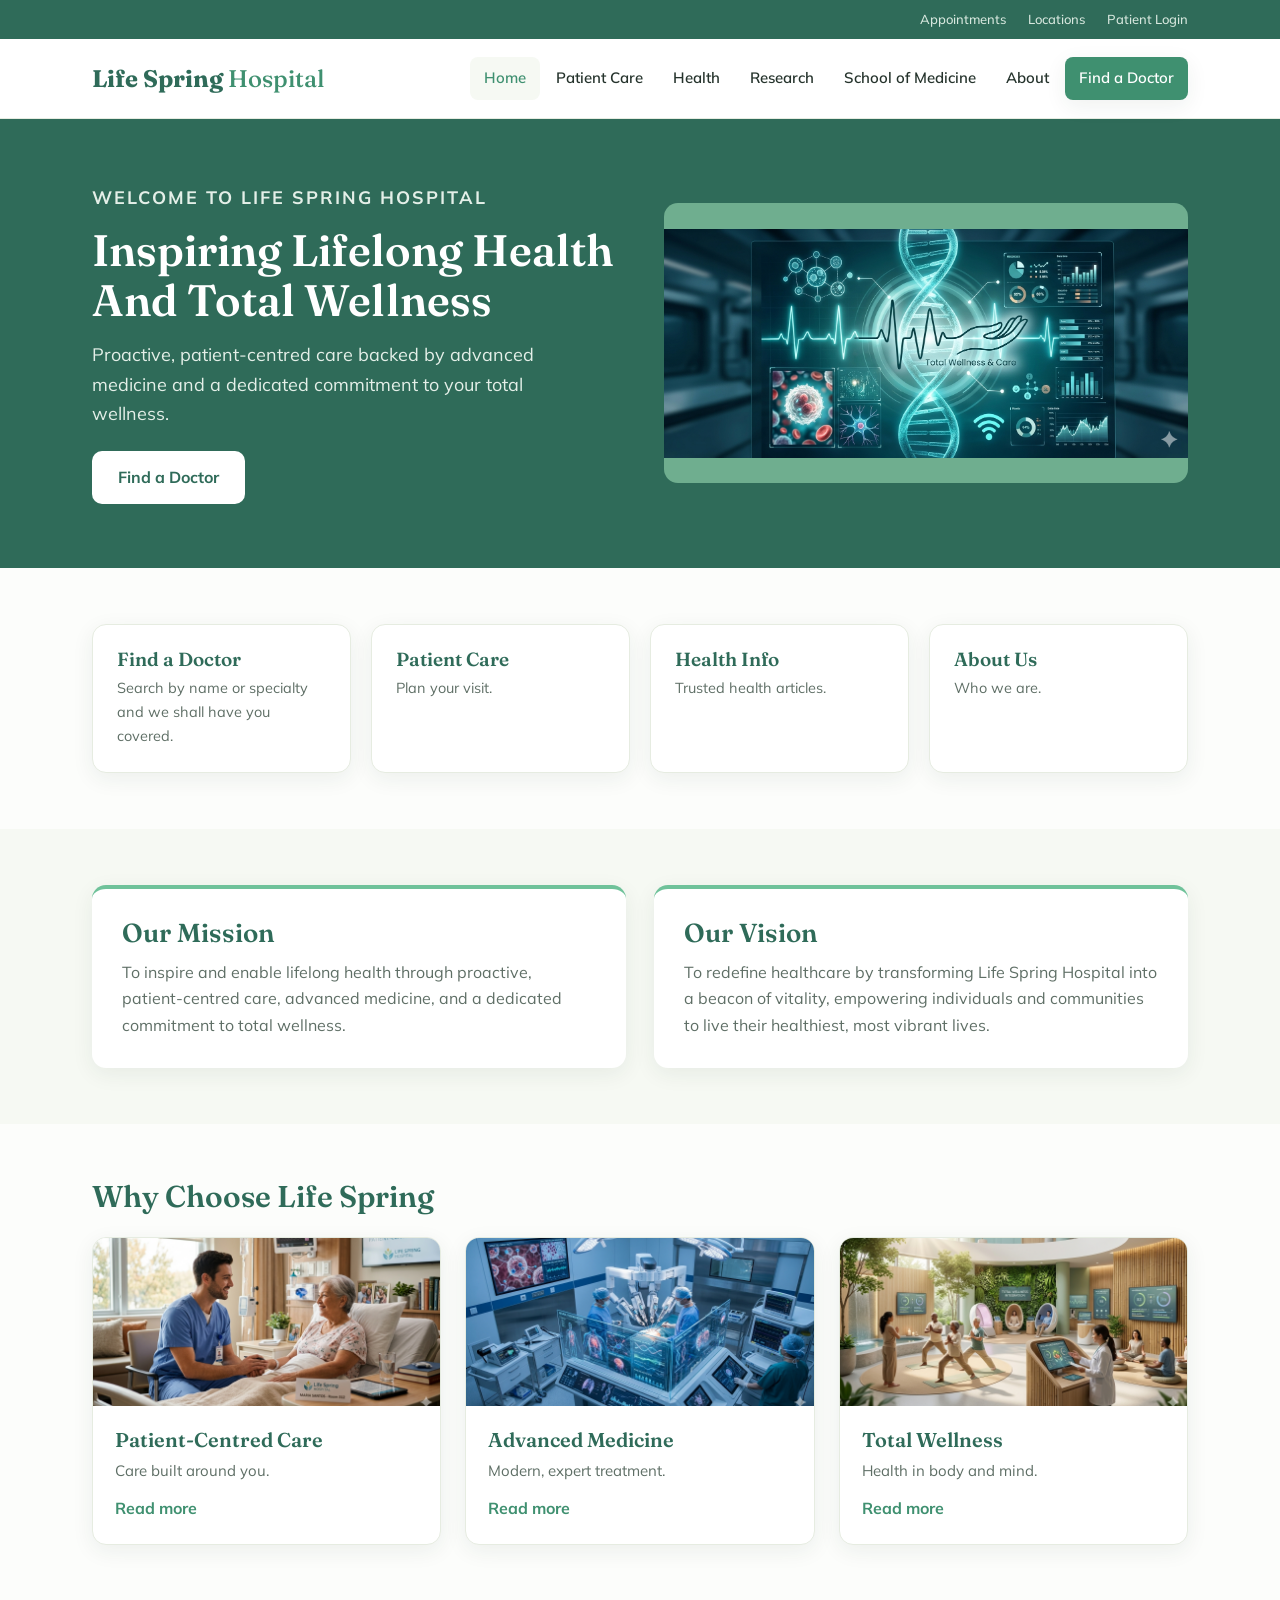
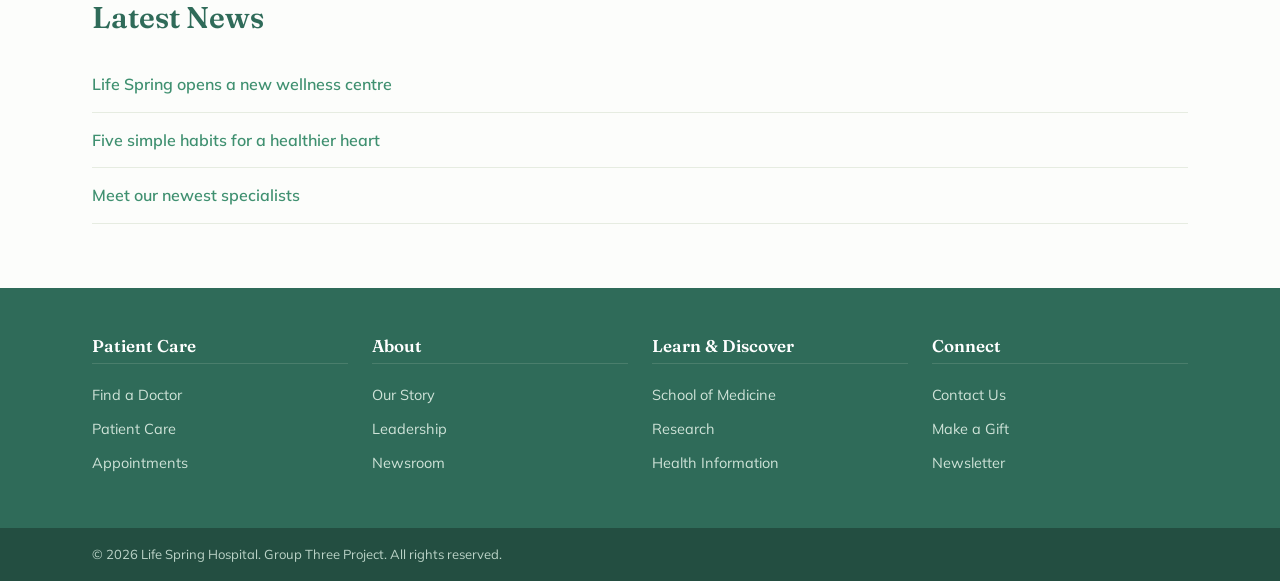
==== index.html @ aa019b2e "added text in the paragraph" ====
<!DOCTYPE html>
<html lang="en">
<head>
  <meta charset="UTF-8">
  <meta name="viewport" content="width=device-width, initial-scale=1.0">
  <title>Home | Life Spring Hospital</title>
  <link rel="stylesheet" href="style.css">
</head>
<body>

  <!-- ===== UNIFORM HEADER (keep identical on EVERY page) ===== -->
  <!-- Only the "active" class moves to the current page's link.
       Do not change anything else here, or the pages stop matching. -->
  <div class="utility-bar">
    <div class="wrap utility-inner">
      <a href="find-a-doctor.html">Appointments</a>
      <a href="#">Locations</a>
      <a href="#">Patient Login</a>
    </div>
  </div>
  <header class="site-header">
    <div class="wrap header-inner">
      <a class="logo" href="index.html">Life Spring <span>Hospital</span></a>
      <nav class="main-nav">
        <a href="index.html" class="active">Home</a>
        <a href="patient-care.html">Patient Care</a>
        <a href="health.html">Health</a>
        <a href="research.html">Research</a>
        <a href="school-of-medicine.html">School of Medicine</a>
        <a href="about.html">About</a>
        <a href="find-a-doctor.html" class="cta">Find a Doctor</a>
      </nav>
    </div>
  </header>

  <!-- HERO: big welcome feature (home page only) -->
  <section class="hero">
    <div class="wrap hero-inner">
      <div class="hero-text">
        <p class="eyebrow">Welcome to Life Spring Hospital</p>
        <h1>Inspiring Lifelong Health And Total Wellness</h1>
        <p>Proactive, patient-centred care backed by advanced medicine and a
           dedicated commitment to your total wellness.</p>
        <a class="btn" href="find-a-doctor.html">Find a Doctor</a>
      </div>
      <div class="hero-image"><img src="hero.png" alt="Heartbeat and care symbol"></div>
    </div>
  </section>

  <!-- QUICK ACTIONS: common tasks (CSS Grid, 4 tiles) -->
  <section class="wrap actions">
    <a class="action" href="find-a-doctor.html"><h3>Find a Doctor</h3><p>Search by name or specialty and we shall have you covered.</p></a>
    <a class="action" href="patient-care.html"><h3>Patient Care</h3><p>Plan your visit.</p></a>
    <a class="action" href="health.html"><h3>Health Info</h3><p>Trusted health articles.</p></a>
    <a class="action" href="about.html"><h3>About Us</h3><p>Who we are.</p></a>
  </section>

  <!-- VISION & MISSION (two boxes, flexbox) -->
  <section class="vm">
    <div class="wrap vm-inner">
      <div class="vm-box">
        <h2>Our Mission</h2>
        <p>To inspire and enable lifelong health through proactive,
           patient-centred care, advanced medicine, and a dedicated
           commitment to total wellness.</p>
      </div>
      <div class="vm-box">
        <h2>Our Vision</h2>
        <p>To redefine healthcare by transforming Life Spring Hospital into a
           beacon of vitality, empowering individuals and communities to live
           their healthiest, most vibrant lives.</p>
      </div>
    </div>
  </section>

  <!-- FEATURED CARDS (3-column grid) -->
  <section class="wrap section">
    <h2>Why Choose Life Spring</h2>
    <div class="cards">
      <article class="card"><div class="card-img"><img src="care.png" alt="Heart with a medical cross"></div><div class="card-body"><h3>Patient-Centred Care</h3><p>Care built around you.</p><a href="patient-care.html">Read more</a></div></article>
      <article class="card"><div class="card-img"><img src="medicine.png" alt="Vitals monitor with a pulse line"></div><div class="card-body"><h3>Advanced Medicine</h3><p>Modern, expert treatment.</p><a href="research.html">Read more</a></div></article>
      <article class="card"><div class="card-img"><img src="wellness.png" alt="A growing sprout"></div><div class="card-body"><h3>Total Wellness</h3><p>Health in body and mind.</p><a href="health.html">Read more</a></div></article>
  </section>

  <!-- NEWS (simple list) -->
  <section class="wrap news section">
    <h2>Latest News</h2>
    <ul>
      <li><a href="#">Life Spring opens a new wellness centre</a></li>
      <li><a href="#">Five simple habits for a healthier heart</a></li>
      <li><a href="#">Meet our newest specialists</a></li>
    </ul>
  </section>

  <!-- ===== UNIFORM FOOTER (keep identical on EVERY page) ===== -->
  <footer class="site-footer">
    <div class="wrap footer-cols">
      <div class="col">
        <h4>Patient Care</h4>
        <a href="find-a-doctor.html">Find a Doctor</a>
        <a href="patient-care.html">Patient Care</a>
        <a href="find-a-doctor.html">Appointments</a>
      </div>
      <div class="col">
        <h4>About</h4>
        <a href="about.html">Our Story</a>
        <a href="about.html">Leadership</a>
        <a href="#">Newsroom</a>
      </div>
      <div class="col">
        <h4>Learn &amp; Discover</h4>
        <a href="school-of-medicine.html">School of Medicine</a>
        <a href="research.html">Research</a>
        <a href="health.html">Health Information</a>
      </div>
      <div class="col">
        <h4>Connect</h4>
        <a href="#">Contact Us</a>
        <a href="#">Make a Gift</a>
        <a href="#">Newsletter</a>
      </div>
    </div>
    <div class="footer-bottom">
      <div class="wrap">
        <p>&copy; 2026 Life Spring Hospital. Group Three Project. All rights reserved.</p>
      </div>
    </div>
  </footer>

</body>
</html>
---- style.css ----
/* =============================================================
   LIFE SPRING HOSPITAL — SHARED STYLESHEET
   One file styles all 7 pages. Edit here to restyle the whole site.
   ============================================================= */

/* Fonts loaded here, so every page gets them without changing its HTML.
   Fraunces = warm serif for headings | Mulish = clean sans for body. */
@import url('https://fonts.googleapis.com/css2?family=Fraunces:opsz,wght@9..144,500;9..144,600;9..144,700&family=Mulish:wght@400;500;600;700&display=swap');

/* -------------------------------------------------------------
   COLOUR THEME: SAGE & EUCALYPTUS (brightened)
   ------------------------------------------------------------- */
:root {
  --forest:  #2f6b59;   /* deep fresh green: header, banners, footer */
  --green:   #3f9070;   /* mid green: buttons, links, accents */
  --spring:  #6fc29a;   /* bright highlight green: hovers */
  --sage:    #aacc9c;   /* soft sage: subtitles, accents */
  --cream:   #f6f9f3;   /* light fresh background */
  --surface: #ffffff;
  --ink:     #25332c;   /* main text */
  --muted:   #5f6f66;   /* secondary text */
  --line:    #e6ece1;   /* soft borders */
  --shadow:  0 6px 22px rgba(34, 60, 48, 0.07);
  --radius:  14px;
}

/* BASE */
* { margin: 0; padding: 0; box-sizing: border-box; }
body {
  font-family: 'Mulish', Arial, sans-serif;
  color: var(--ink);
  background: #fcfdfb;
  line-height: 1.65;
  font-size: 16px;
}
h1, h2, h3, h4 { font-family: 'Fraunces', Georgia, serif; line-height: 1.15; font-weight: 600; }
.wrap { max-width: 1140px; margin: 0 auto; padding: 0 22px; }
a { color: var(--green); }
img { max-width: 100%; display: block; }

/* =============================================================
   UTILITY BAR  (uniform header — top strip)
   ============================================================= */
.utility-bar { background-color: var(--forest); }
.utility-inner { display: flex; justify-content: flex-end; gap: 22px; padding: 9px 22px; }
.utility-bar a { color: #d8e8df; font-size: 13px; text-decoration: none; font-weight: 500; }
.utility-bar a:hover { color: #fff; }

/* =============================================================
   HEADER + MAIN MENU  (uniform on every page)
   ============================================================= */
.site-header { background: var(--surface); border-bottom: 1px solid var(--line); }
.header-inner {
  display: flex; align-items: center; justify-content: space-between;
  padding: 18px 22px; flex-wrap: wrap; gap: 12px;
}
.logo { font-family: 'Fraunces', serif; font-size: 24px; font-weight: 700; color: var(--forest); text-decoration: none; }
.logo span { font-weight: 500; color: var(--green); }
.main-nav { display: flex; flex-wrap: wrap; align-items: center; gap: 2px; }
.main-nav a {
  color: var(--ink); text-decoration: none; font-weight: 600; font-size: 15px;
  padding: 9px 14px; border-radius: 8px; transition: background 0.18s ease, color 0.18s ease;
}
.main-nav a:hover { color: var(--green); background: var(--cream); }
.main-nav a.active { color: var(--green); background: var(--cream); }
.main-nav a.cta {
  background-color: var(--green); color: #fff; box-shadow: var(--shadow);
}
.main-nav a.cta:hover { background-color: var(--forest); color: #fff; }

/* =============================================================
   PAGE BANNER  (inner pages: a green title strip)
   ============================================================= */
.page-banner { background-color: var(--forest); color: #fff; padding: 52px 0; }
.page-banner h1 { font-size: 38px; margin-bottom: 6px; }
.page-banner p { color: var(--sage); font-size: 17px; }

/* =============================================================
   HOME HERO  (big two-column feature)
   ============================================================= */
.hero { background-color: var(--forest); color: #fff; padding: 64px 0; }
.hero-inner { display: flex; align-items: center; gap: 48px; }
.hero-text { flex: 1; }
.eyebrow { text-transform: uppercase; letter-spacing: 2px; font-size: 12px; font-weight: 700; color: var(--sage); }
.hero-text h1 { font-size: 44px; margin: 12px 0 14px; }
.hero-text p { font-size: 18px; color: #e4efe8; max-width: 480px; }
.btn {
  display: inline-block; margin-top: 22px; background-color: #fff; color: var(--forest);
  padding: 13px 26px; text-decoration: none; font-weight: 700; border-radius: 10px;
  transition: transform 0.18s ease, box-shadow 0.18s ease;
}
.btn:hover { transform: translateY(-2px); box-shadow: 0 10px 24px rgba(0,0,0,0.18); }
.hero-image {
  flex: 1; height: 280px; background-color: #6fae8f; border-radius: var(--radius);
  display: flex; align-items: center; justify-content: center; color: #eaf3ee; font-weight: 600;
}

/* =============================================================
   SHARED CONTENT BITS
   ============================================================= */
.section { margin: 56px auto; }
.section h2 { color: var(--forest); font-size: 30px; margin-bottom: 22px; }
.lead { font-size: 19px; color: var(--muted); max-width: 780px; margin-bottom: 12px; }

/* Quick action tiles (modern white cards, 4 columns) */
.actions { display: grid; grid-template-columns: repeat(4, 1fr); gap: 20px; margin: 56px auto; }
.action {
  display: block; background: var(--surface); padding: 24px; text-decoration: none;
  color: var(--ink); border: 1px solid var(--line); border-radius: var(--radius);
  box-shadow: var(--shadow); transition: transform 0.18s ease, box-shadow 0.18s ease;
}
.action:hover { transform: translateY(-4px); box-shadow: 0 12px 28px rgba(34,60,48,0.12); }
.action h3 { color: var(--forest); font-size: 19px; margin-bottom: 6px; }
.action p { color: var(--muted); font-size: 14.5px; }

/* Vision & mission (two soft cards) */
.vm { background-color: var(--cream); padding: 56px 0; }
.vm-inner { display: flex; gap: 28px; }
.vm-box {
  flex: 1; background: var(--surface); border-radius: var(--radius);
  border-top: 4px solid var(--spring); padding: 30px; box-shadow: var(--shadow);
}
.vm-box h2 { color: var(--forest); font-size: 26px; margin-bottom: 10px; }
.vm-box p { color: var(--muted); }

/* Card grid (3 columns, modern rounded cards) */
.cards { display: grid; grid-template-columns: repeat(3, 1fr); gap: 24px; }
.card {
  background: var(--surface); border: 1px solid var(--line); border-radius: var(--radius);
  overflow: hidden; box-shadow: var(--shadow); transition: transform 0.18s ease, box-shadow 0.18s ease;
}
.card:hover { transform: translateY(-4px); box-shadow: 0 12px 28px rgba(34,60,48,0.12); }
.card-img {
  height: 168px; background-color: #6fae8f;
  display: flex; align-items: center; justify-content: center; color: #eaf3ee; font-weight: 600;
  overflow: hidden;
}
.card-img img {
  width: 100%;
  height: 100%;
  object-fit: cover;
  display: block;
}
.card-body { padding: 22px; }
.card-body h3 { color: var(--forest); font-size: 20px; margin-bottom: 8px; }
.card-body p { color: var(--muted); font-size: 15px; }
.card-body a { display: inline-block; margin-top: 12px; font-weight: 700; text-decoration: none; }
.card-body a:hover { color: var(--spring); }

/* Bordered list (services, programmes) */
.list-block { list-style: none; background: var(--surface); border: 1px solid var(--line); border-radius: var(--radius); box-shadow: var(--shadow); overflow: hidden; }
.list-block li { padding: 16px 22px; border-bottom: 1px solid var(--line); }
.list-block li:last-child { border-bottom: none; }
.list-block li:hover { background: var(--cream); }

/* Publications section */
.publications .publication-grid {
  display: grid;
  grid-template-columns: repeat(4, 1fr);
  gap: 24px;
}
.publication-card {
  background: var(--surface);
  border: 1px solid var(--line);
  border-radius: var(--radius);
  overflow: hidden;
  padding: 0;
  box-shadow: var(--shadow);
  transition: transform 0.2s ease, box-shadow 0.2s ease;
}
.publication-card:hover {
  transform: translateY(-4px);
  box-shadow: 0 16px 32px rgba(34, 60, 48, 0.12);
}
.publication-img {
  height: 160px;
  overflow: hidden;
  background: #f5f8f4;
}
.publication-img img {
  width: 100%;
  height: 100%;
  object-fit: cover;
  display: block;
}
.publication-card h3 {
  color: var(--forest);
  font-size: 19px;
  margin: 18px 22px 8px;
  line-height: 1.3;
}
.publication-card .meta {
  color: var(--muted);
  font-size: 14px;
  margin: 0 22px 16px;
}
.publication-card p {
  color: var(--muted);
  font-size: 15px;
  line-height: 1.7;
  margin: 0 22px 22px;
}
.publication-card p:last-child {
  margin-bottom: 22px;
}

/* News list */
.news ul { list-style: none; }
.news li { padding: 14px 0; border-bottom: 1px solid var(--line); }
.news a { text-decoration: none; font-weight: 600; }
.news a:hover { color: var(--spring); }

/* =============================================================
   FIND A DOCTOR  (search + doctor cards)
   ============================================================= */
.doctor-search {
  background: var(--cream); padding: 22px; margin: 34px auto; border-radius: var(--radius);
  display: flex; gap: 14px; flex-wrap: wrap; border: 1px solid var(--line);
}
.doctor-search input, .doctor-search select {
  padding: 12px; border: 1px solid #d4ddcf; border-radius: 8px; flex: 1; min-width: 180px;
  font-family: inherit; font-size: 15px;
}
.doctor-search button {
  padding: 12px 26px; background: var(--green); color: #fff; border: none; border-radius: 8px;
  cursor: pointer; font-weight: 700; font-size: 15px;
}
.doctor-search button:hover { background: var(--forest); }
.doctors { display: grid; grid-template-columns: repeat(3, 1fr); gap: 24px; }
.doctor {
  background: var(--surface); border: 1px solid var(--line); border-radius: var(--radius);
  padding: 26px; text-align: center; box-shadow: var(--shadow);
  transition: transform 0.18s ease, box-shadow 0.18s ease;
}
.doctor:hover { transform: translateY(-4px); box-shadow: 0 12px 28px rgba(34,60,48,0.12); }
.doctor .photo {
  width: 96px; height: 96px; border-radius: 50%; margin: 0 auto 14px; background: #6fae8f;
  display: flex; align-items: center; justify-content: center; color: #eaf3ee; font-weight: 600;
}
.doctor h3 { color: var(--forest); font-size: 19px; margin-bottom: 4px; }
.doctor p { font-size: 14px; color: var(--muted); }
  width: 140px; height: 140px; border-radius: 50%; margin: 0 auto 18px; background: #6fae8f;
  display: flex; align-items: center; justify-content: center; color: #eaf3ee; font-weight: 600;
  overflow: hidden; box-shadow: 0 4px 12px rgba(34, 60, 48, 0.15); border: 3px solid var(--spring);
}
.doctor .photo img {
  width: 100%; height: 100%; object-fit: cover; object-position: center;
}
.doctor h3 { color: var(--forest); font-size: 19px; margin-bottom: 4px; }
.doctor p { font-size: 14px; color: var(--muted); }
.doctor .experience {
  margin-top: 4px;
  font-weight: 700;
  color: var(--green);
}
.doctor .affiliation {
  margin-top: 6px;
  font-size: 13px;
  color: var(--forest);
  font-weight: 600;
}
.doctor .schedule {
  margin-top: 6px;
  font-size: 13px;
  color: var(--muted);
  font-weight: 600;
}
.doctor .education {
  margin-top: 8px;
  font-size: 13px;
  color: var(--ink);
  line-height: 1.5;
}
.doctor .doctorate {
  margin-top: 8px;
  font-size: 13px;
  color: var(--forest);
  font-weight: 700;
  line-height: 1.5;
}
.doctor .fellowship {
  margin-top: 4px;
  font-size: 13px;
  color: var(--green);
  font-weight: 700;
}

.page-intro {
  text-align: center;
  margin-bottom: 28px;
}
.page-intro h2 {
  color: var(--forest);
  font-size: 30px;
  margin-bottom: 8px;
}
.page-intro p {
  color: var(--muted);
  max-width: 760px;
  margin: 0 auto;
  font-size: 17px;
}

.appointment-payment-section {
  display: grid;
  grid-template-columns: 1.1fr 1fr;
  gap: 24px;
  margin-top: 8px;
}

.service-card {
  background: linear-gradient(135deg, var(--surface), var(--cream));
  border: 1px solid var(--line);
  border-radius: var(--radius);
  padding: 28px;
  box-shadow: var(--shadow);
}
.service-card-header h3 {
  color: var(--forest);
  font-size: 24px;
  margin-bottom: 8px;
}
.service-card-header p {
  color: var(--muted);
  margin-bottom: 18px;
}
.appointment-option {
  display: flex;
  flex-direction: column;
  gap: 4px;
  padding: 12px 0;
  border-bottom: 1px solid var(--line);
}
.appointment-option:last-of-type { border-bottom: none; }
.appointment-option strong {
  color: var(--forest);
}
.appointment-option span {
  color: var(--muted);
  font-size: 14px;
}
.payment-options {
  list-style: none;
  display: grid;
  grid-template-columns: repeat(2, minmax(0, 1fr));
  gap: 10px;
  margin-bottom: 18px;
}
.payment-options li {
  background: var(--surface);
  border: 1px solid var(--line);
  border-radius: 999px;
  padding: 10px 14px;
  text-align: center;
  font-weight: 600;
  color: var(--forest);
}
.service-btn {
  display: inline-block;
  background: var(--green);
  color: #fff;
  text-decoration: none;
  padding: 12px 18px;
  border-radius: 10px;
  font-weight: 700;
  transition: background 0.18s ease;
}
.service-btn:hover { background: var(--forest); }

.benefits-section {
  display: grid;
  grid-template-columns: 1fr 1fr;
  gap: 24px;
  margin-top: 8px;
}
.benefits-card {
  background: var(--surface);
  border: 1px solid var(--line);
  border-radius: var(--radius);
  padding: 24px;
  box-shadow: var(--shadow);
}
.benefits-card h3 {
  color: var(--forest);
  font-size: 22px;
  margin-bottom: 12px;
}
.benefits-card ul {
  list-style: none;
  padding: 0;
  margin: 0;
}
.benefits-card li {
  padding: 8px 0;
  color: var(--muted);
  border-bottom: 1px solid var(--line);
}
.benefits-card li:last-child { border-bottom: none; }
.support-card p {
  margin-bottom: 8px;
  color: var(--muted);
}

.visually-hidden {
  position: absolute;
  width: 1px;
  height: 1px;
  padding: 0;
  margin: -1px;
  overflow: hidden;
  clip: rect(0, 0, 0, 0);
  white-space: nowrap;
  border: 0;
}

.search-panel {
  background: var(--cream);
  border: 1px solid var(--line);
  border-radius: var(--radius);
  padding: 24px;
  margin: 36px auto;
  box-shadow: var(--shadow);
  position: sticky;
  top: 16px;
  z-index: 2;
}

.doctor-search-top {
  display: grid;
  grid-template-columns: minmax(220px, 2.2fr) repeat(3, minmax(160px, 1fr)) auto;
  gap: 14px;
  align-items: center;
}

.search-field {
  display: flex;
  flex-direction: column;
}

.search-field input,
.search-field select {
  width: 100%;
  padding: 14px 16px;
  border: 1px solid #d4ddcf;
  border-radius: 10px;
  font-family: inherit;
  font-size: 15px;
}

.doctor-search button {
  padding: 14px 22px;
  background: var(--green);
  color: #fff;
  border: none;
  border-radius: 10px;
  cursor: pointer;
  font-weight: 700;
  font-size: 15px;
}
.doctor-search button:hover,
.doctor-search button:focus-visible {
  background: var(--forest);
}

.results-line {
  display: flex;
  justify-content: space-between;
  align-items: center;
  margin-top: 18px;
  gap: 18px;
}

.results-line p {
  color: var(--forest);
  font-weight: 700;
}

.filter-tags {
  display: flex;
  flex-wrap: wrap;
  gap: 12px;
}

.filter-tags a {
  text-decoration: none;
  color: var(--green);
  font-weight: 600;
  padding: 8px 14px;
  border: 1px solid var(--line);
  border-radius: 999px;
  background: var(--surface);
}

.specialties-section {
  margin-top: 16px;
}

.specialty-grid {
  display: grid;
  grid-template-columns: repeat(3, minmax(0, 1fr));
  gap: 14px;
  margin-top: 24px;
}

.specialty-chip {
  display: inline-flex;
  align-items: center;
  justify-content: center;
  padding: 14px 18px;
  background: var(--surface);
  border: 1px solid var(--line);
  border-radius: 999px;
  color: var(--forest);
  text-decoration: none;
  font-weight: 700;
  transition: transform 0.18s ease, border-color 0.18s ease, background 0.18s ease;
}

.specialty-chip:hover,
.specialty-chip:focus-visible {
  background: var(--cream);
  border-color: var(--spring);
  transform: translateY(-1px);
}

.doctor {
  background: var(--surface);
  border: 1px solid var(--line);
  border-radius: var(--radius);
  padding: 24px;
  text-align: left;
  box-shadow: var(--shadow);
  transition: transform 0.18s ease, box-shadow 0.18s ease;
  display: flex;
  flex-direction: column;
  gap: 18px;
}

.doctor:hover {
  transform: translateY(-3px);
  box-shadow: 0 16px 32px rgba(34,60,48,0.14);
}

.doctor-card {
  display: grid;
  gap: 14px;
}

.doctor-header {
  display: flex;
  justify-content: space-between;
  gap: 16px;
  align-items: flex-start;
  flex-wrap: wrap;
}

.doctor h3 {
  color: var(--forest);
  font-size: 20px;
  margin-bottom: 0;
}

.rating {
  display: inline-flex;
  flex-direction: column;
  align-items: flex-end;
  gap: 4px;
  font-size: 14px;
  color: var(--muted);
}

.stars {
  color: #d6a93d;
  letter-spacing: 0.05em;
}

.reviews {
  color: var(--forest);
  font-weight: 700;
}

.specialty-tag {
  display: inline-flex;
  align-items: center;
  justify-content: center;
  padding: 7px 12px;
  background: #edf8f0;
  color: var(--forest);
  border-radius: 999px;
  font-size: 13px;
  font-weight: 700;
  width: fit-content;
}

.summary {
  color: var(--muted);
  line-height: 1.6;
}

.doctor p {
  margin: 0;
  color: var(--muted);
  font-size: 14px;
}

.doctor .experience,
.doctor .schedule,
.doctor .education {
  color: var(--ink);
  font-size: 14px;
}

.badges {
  display: flex;
  flex-wrap: wrap;
  gap: 10px;
  margin-top: 8px;
}

.badges span {
  background: #f0fbf5;
  color: var(--forest);
  border: 1px solid #d8ebdc;
  padding: 8px 12px;
  border-radius: 999px;
  font-size: 13px;
  font-weight: 700;
}

.doctor-actions {
  display: flex;
  flex-wrap: wrap;
  gap: 10px;
  margin-top: 8px;
}

.doctor-btn {
  display: inline-flex;
  align-items: center;
  justify-content: center;
  padding: 12px 18px;
  background: var(--green);
  color: #fff;
  text-decoration: none;
  border-radius: 10px;
  font-weight: 700;
}

.doctor-btn:hover,
.doctor-btn:focus-visible {
  background: var(--forest);
}

.doctor-link {
  align-self: center;
  color: var(--forest);
  text-decoration: none;
  font-weight: 700;
}

.doctor-link:hover,
.doctor-link:focus-visible {
  color: var(--spring);
}

.no-results {
  margin-top: 26px;
  color: var(--forest);
  font-weight: 700;
  text-align: center;
}

.hidden {
  display: none !important;
}

.how-cards,
.testimonial-cards {
  display: grid;
  grid-template-columns: repeat(3, minmax(0, 1fr));
  gap: 20px;
  margin-top: 24px;
}

.how-card,
.testimonial-card {
  background: var(--surface);
  border: 1px solid var(--line);
  border-radius: var(--radius);
  padding: 24px;
  box-shadow: var(--shadow);
}

.how-step {
  display: inline-flex;
  align-items: center;
  justify-content: center;
  width: 42px;
  height: 42px;
  border-radius: 50%;
  background: var(--spring);
  color: #fff;
  font-weight: 700;
  margin-bottom: 16px;
}

.how-card h3,
.testimonial-card span {
  color: var(--forest);
}

.how-card p,
.testimonial-card p {
  color: var(--muted);
  line-height: 1.7;
}

.testimonial-card span {
  display: block;
  margin-top: 18px;
  font-size: 14px;
  font-weight: 700;
}

.faq-list {
  display: grid;
  gap: 16px;
  margin-top: 24px;
}

.faq-list details {
  background: var(--surface);
  border: 1px solid var(--line);
  border-radius: var(--radius);
  padding: 18px 20px;
  box-shadow: var(--shadow);
}

.faq-list summary {
  cursor: pointer;
  font-weight: 700;
  color: var(--forest);
  font-size: 16px;
  list-style: none;
}

.faq-list summary::-webkit-details-marker {
  display: none;
}

.faq-list details[open] summary {
  margin-bottom: 12px;
}

.faq-list p {
  color: var(--muted);
  line-height: 1.7;
}

.back-to-top {
  position: fixed;
  right: 24px;
  bottom: 24px;
  background: var(--green);
  color: #fff;
  border: none;
  border-radius: 999px;
  width: 50px;
  height: 50px;
  font-size: 18px;
  cursor: pointer;
  display: none;
  box-shadow: var(--shadow);
  z-index: 10;
}

.back-to-top:hover,
.back-to-top:focus-visible {
  background: var(--forest);
}

.doctor-search input:focus,
.doctor-search select:focus,
.doctor-search button:focus,
.doctor-btn:focus,
.doctor-link:focus,
.filter-tags a:focus,
.specialty-chip:focus,
.back-to-top:focus {
  outline: 3px solid rgba(111, 194, 154, 0.6);
  outline-offset: 3px;
}

/* =============================================================
   FOOTER  (uniform on every page)
   ============================================================= */
.site-footer { background-color: var(--forest); color: #fff; margin-top: 64px; }
.footer-cols { display: grid; grid-template-columns: repeat(4, 1fr); gap: 24px; padding: 48px 22px; }
.col h4 { font-size: 17px; margin-bottom: 14px; border-bottom: 1px solid #4a7e6c; padding-bottom: 8px; }
.col a { display: block; color: #cfe3d8; text-decoration: none; padding: 5px 0; font-size: 14.5px; }
.col a:hover { color: #fff; }
.footer-bottom { background-color: #234e41; padding: 16px 0; font-size: 13px; color: #bcd4c8; }

/* =============================================================
   RESPONSIVE  (phones)
   ============================================================= */
@media (max-width: 800px) {
  .header-inner { flex-direction: column; }
  .main-nav { justify-content: center; }
  .hero-inner, .vm-inner { flex-direction: column; }
  .hero-text h1 { font-size: 34px; }
  .actions { grid-template-columns: 1fr 1fr; }
  .cards, .doctors { grid-template-columns: 1fr; }
  .footer-cols { grid-template-columns: 1fr 1fr; }
  .doctor-search-top { grid-template-columns: 1fr; }
  .specialty-grid, .how-cards, .testimonial-cards, .faq-list, .appointment-payment-section, .benefits-section { grid-template-columns: 1fr; }
  .appointment-payment-section, .benefits-section { display: grid; }
  .footer-cols { grid-template-columns: 1fr 1fr; }
  .search-panel { position: static; top: auto; }
}
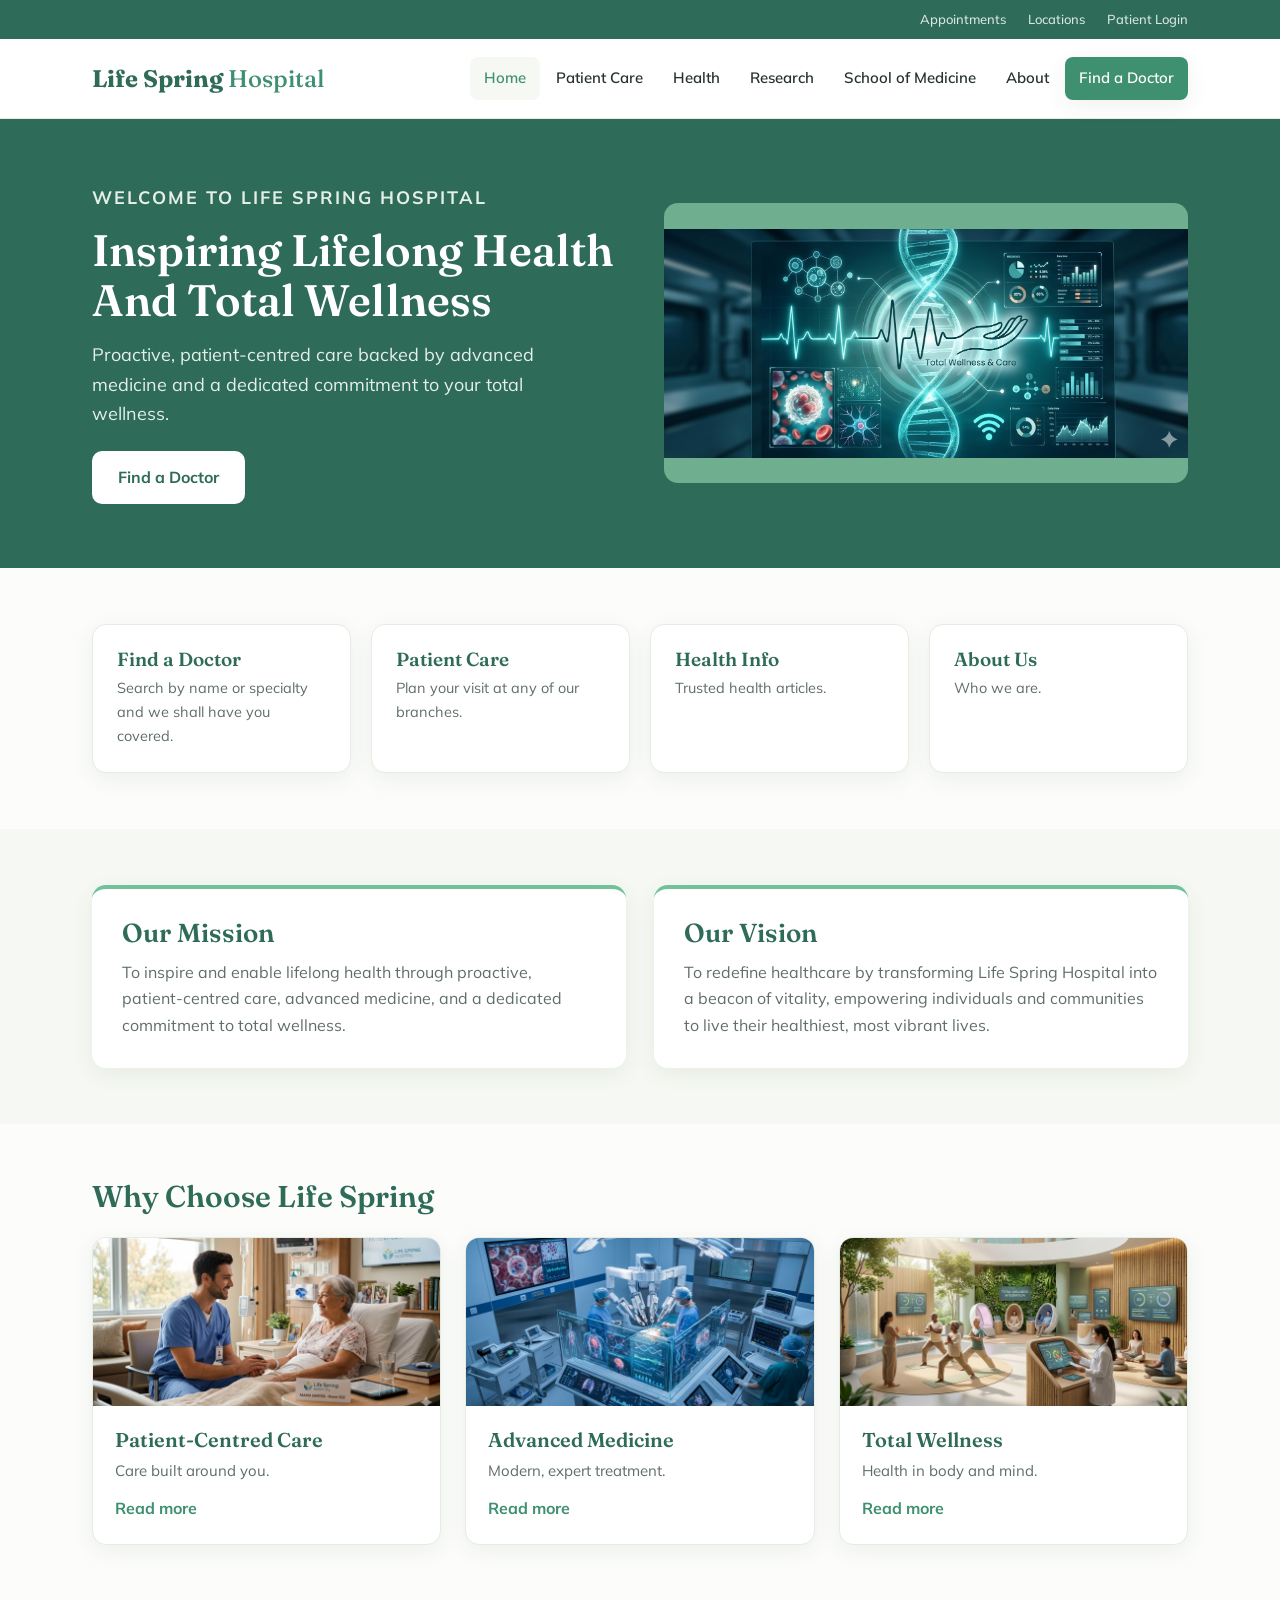
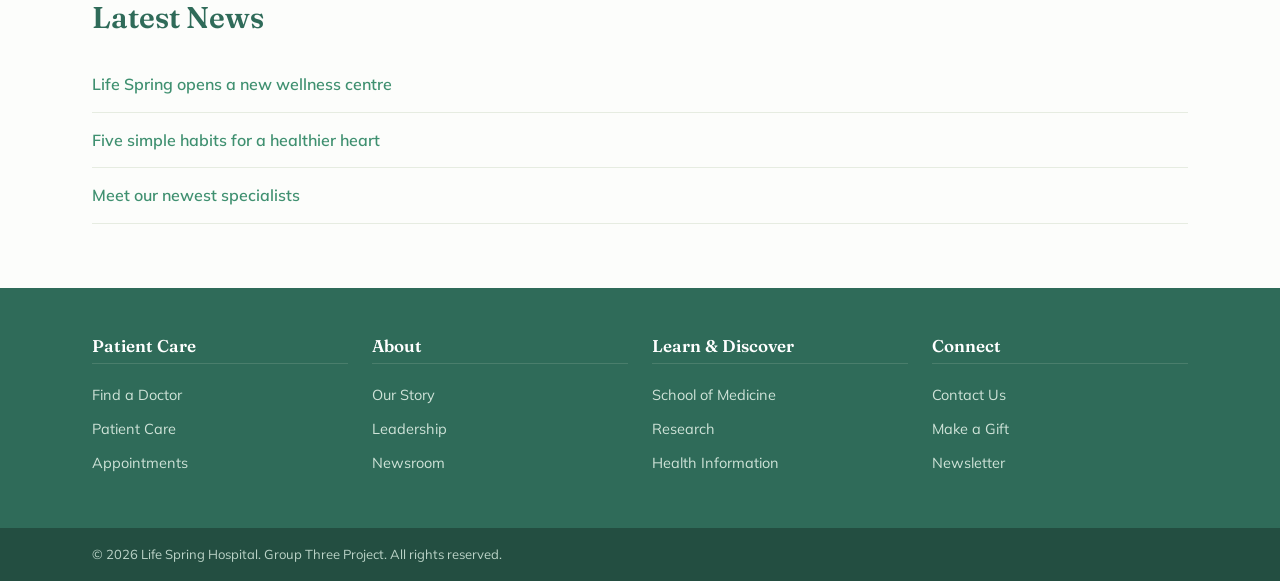
==== commit 9c7fc68b: "text adjument" ====
--- a/index.html
+++ b/index.html
@@ -50,7 +50,7 @@
   <!-- QUICK ACTIONS: common tasks (CSS Grid, 4 tiles) -->
   <section class="wrap actions">
     <a class="action" href="find-a-doctor.html"><h3>Find a Doctor</h3><p>Search by name or specialty and we shall have you covered.</p></a>
-    <a class="action" href="patient-care.html"><h3>Patient Care</h3><p>Plan your visit.</p></a>
+    <a class="action" href="patient-care.html"><h3>Patient Care</h3><p>Plan your visit at any of our branches.</p></a>
     <a class="action" href="health.html"><h3>Health Info</h3><p>Trusted health articles.</p></a>
     <a class="action" href="about.html"><h3>About Us</h3><p>Who we are.</p></a>
   </section>
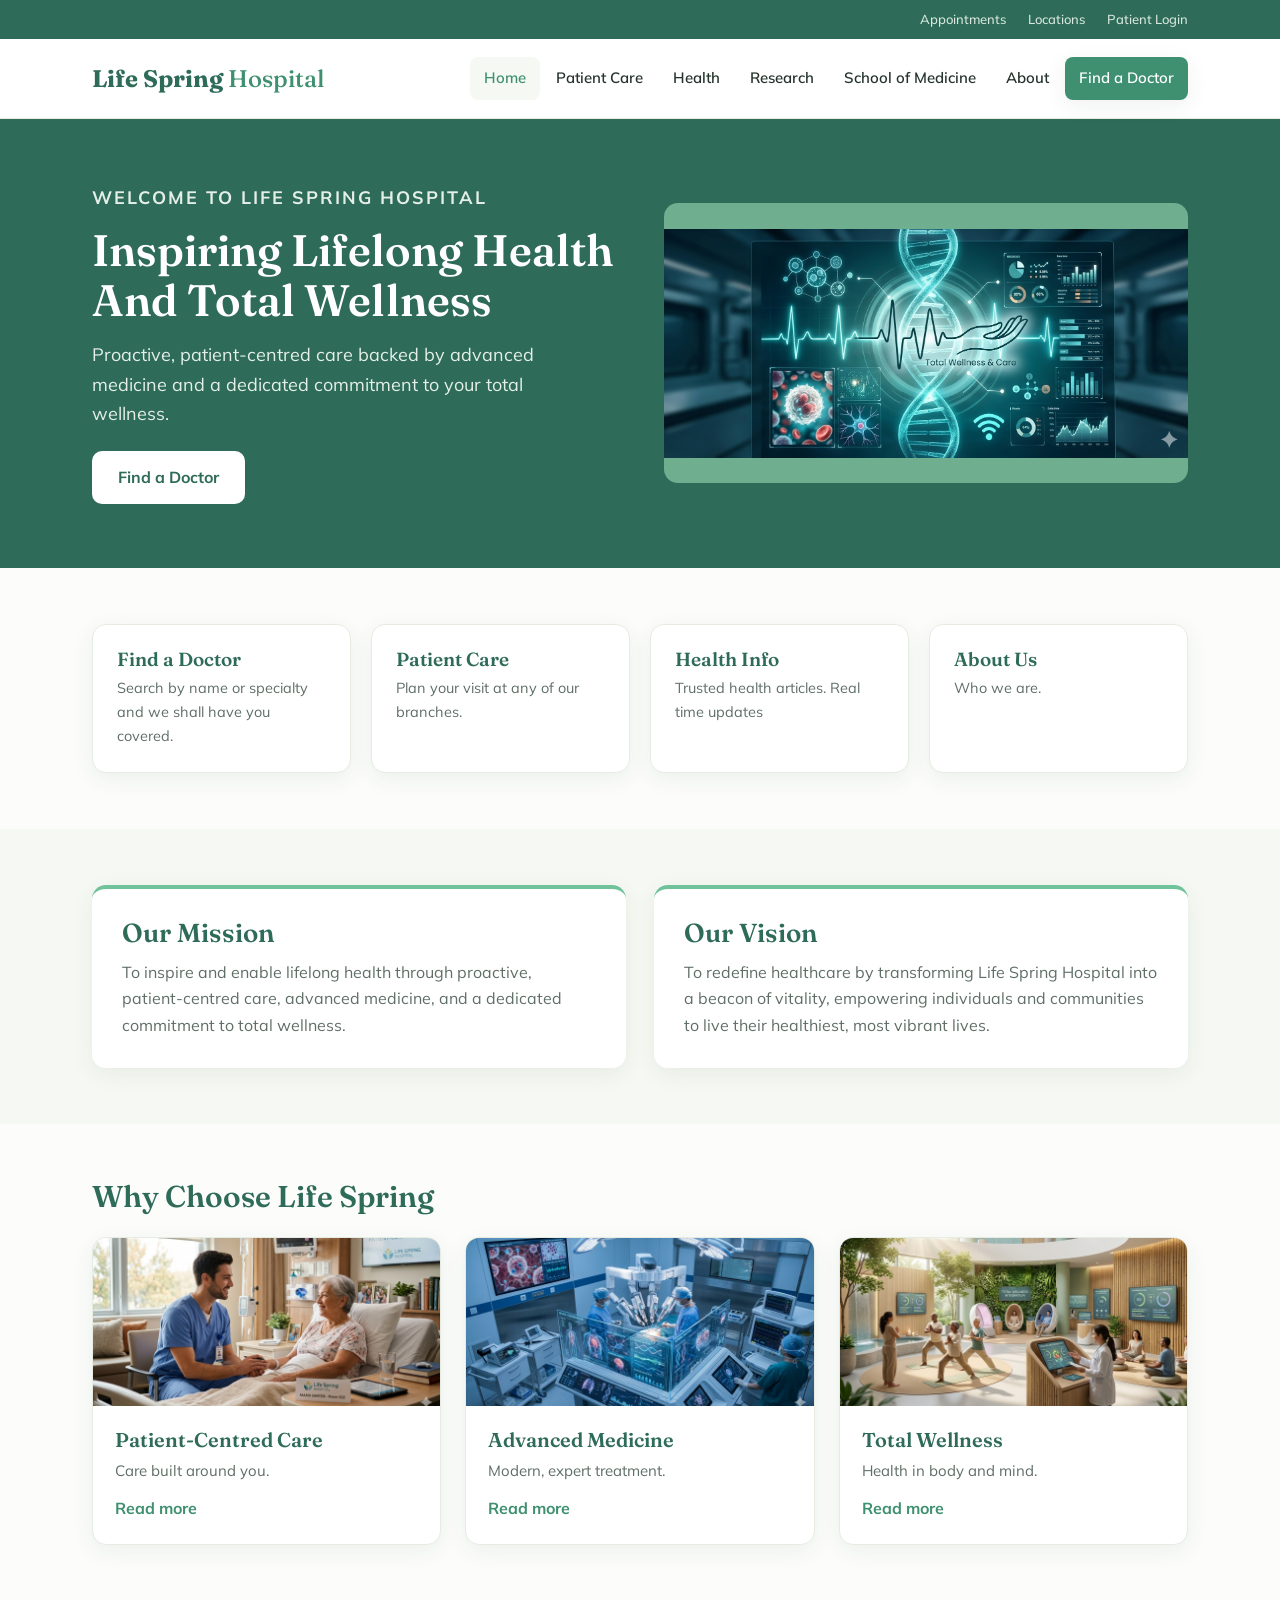
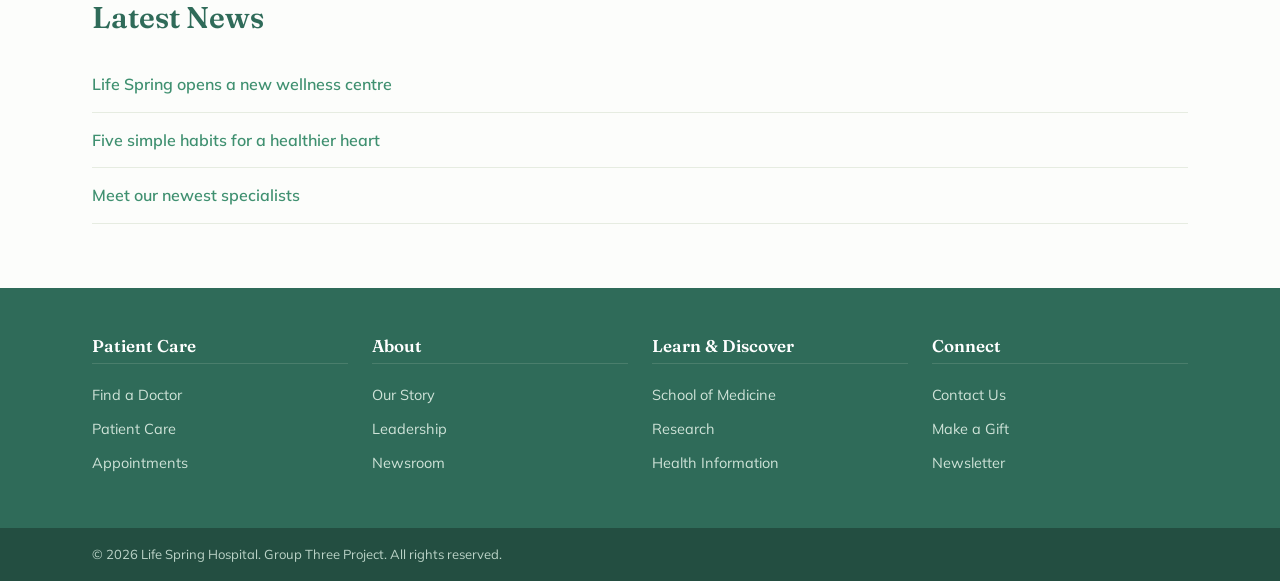
==== commit 3e149ddc: "updates" ====
--- a/index.html
+++ b/index.html
@@ -51,7 +51,7 @@
   <section class="wrap actions">
     <a class="action" href="find-a-doctor.html"><h3>Find a Doctor</h3><p>Search by name or specialty and we shall have you covered.</p></a>
     <a class="action" href="patient-care.html"><h3>Patient Care</h3><p>Plan your visit at any of our branches.</p></a>
-    <a class="action" href="health.html"><h3>Health Info</h3><p>Trusted health articles.</p></a>
+    <a class="action" href="health.html"><h3>Health Info</h3><p>Trusted health articles. Real time updates</p></a>
     <a class="action" href="about.html"><h3>About Us</h3><p>Who we are.</p></a>
   </section>
 
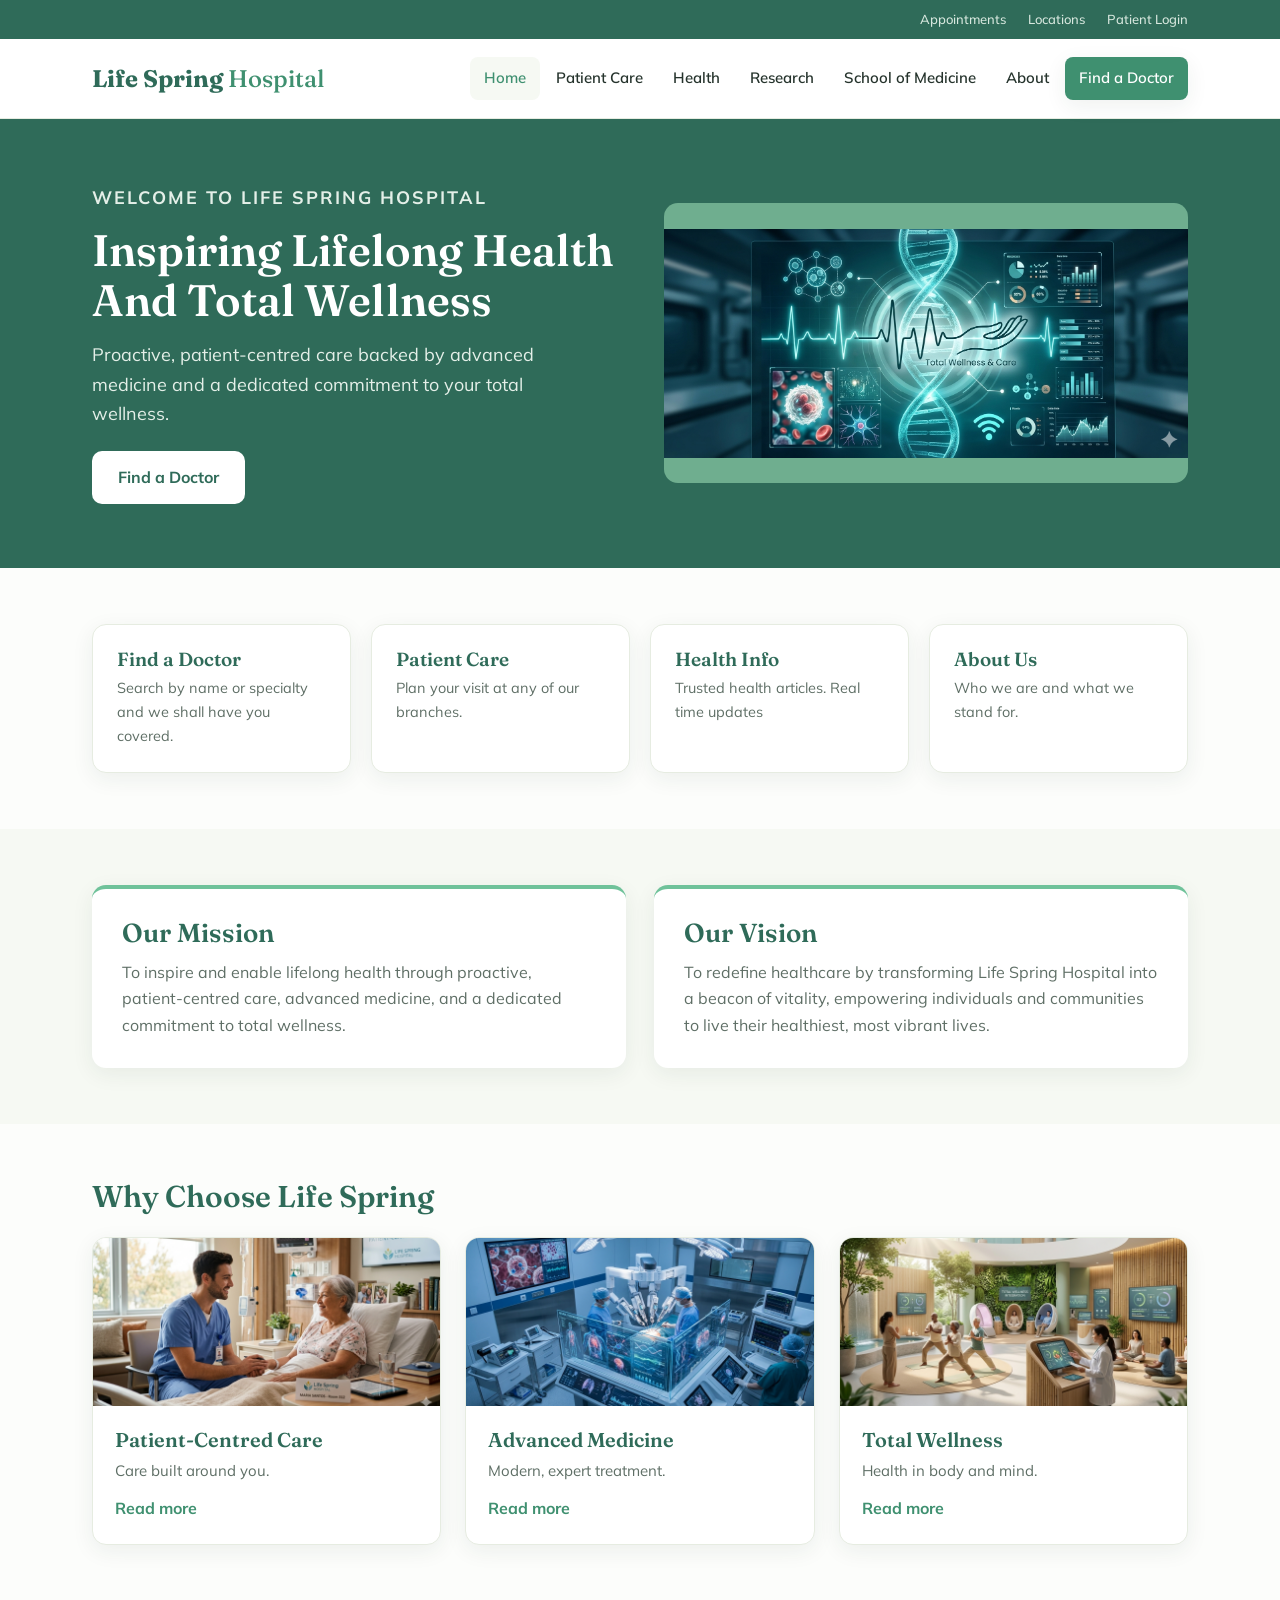
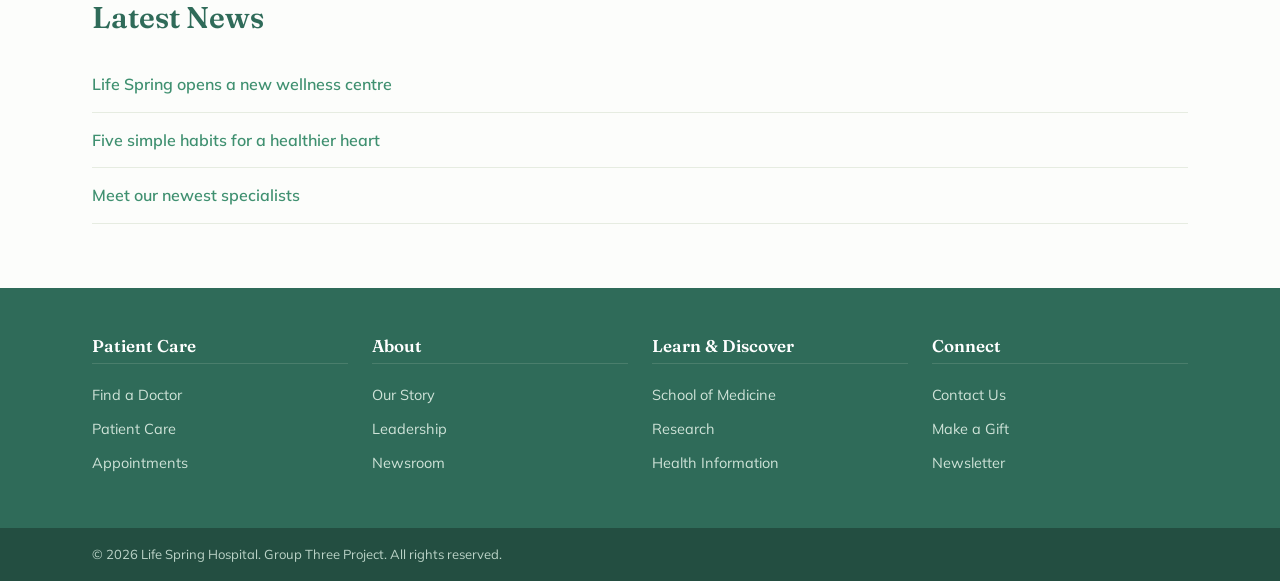
==== commit a7c68dc5: "modifications" ====
--- a/index.html
+++ b/index.html
@@ -52,7 +52,7 @@
     <a class="action" href="find-a-doctor.html"><h3>Find a Doctor</h3><p>Search by name or specialty and we shall have you covered.</p></a>
     <a class="action" href="patient-care.html"><h3>Patient Care</h3><p>Plan your visit at any of our branches.</p></a>
     <a class="action" href="health.html"><h3>Health Info</h3><p>Trusted health articles. Real time updates</p></a>
-    <a class="action" href="about.html"><h3>About Us</h3><p>Who we are.</p></a>
+    <a class="action" href="about.html"><h3>About Us</h3><p>Who we are and what we stand for.</p></a>
   </section>
 
   <!-- VISION & MISSION (two boxes, flexbox) -->
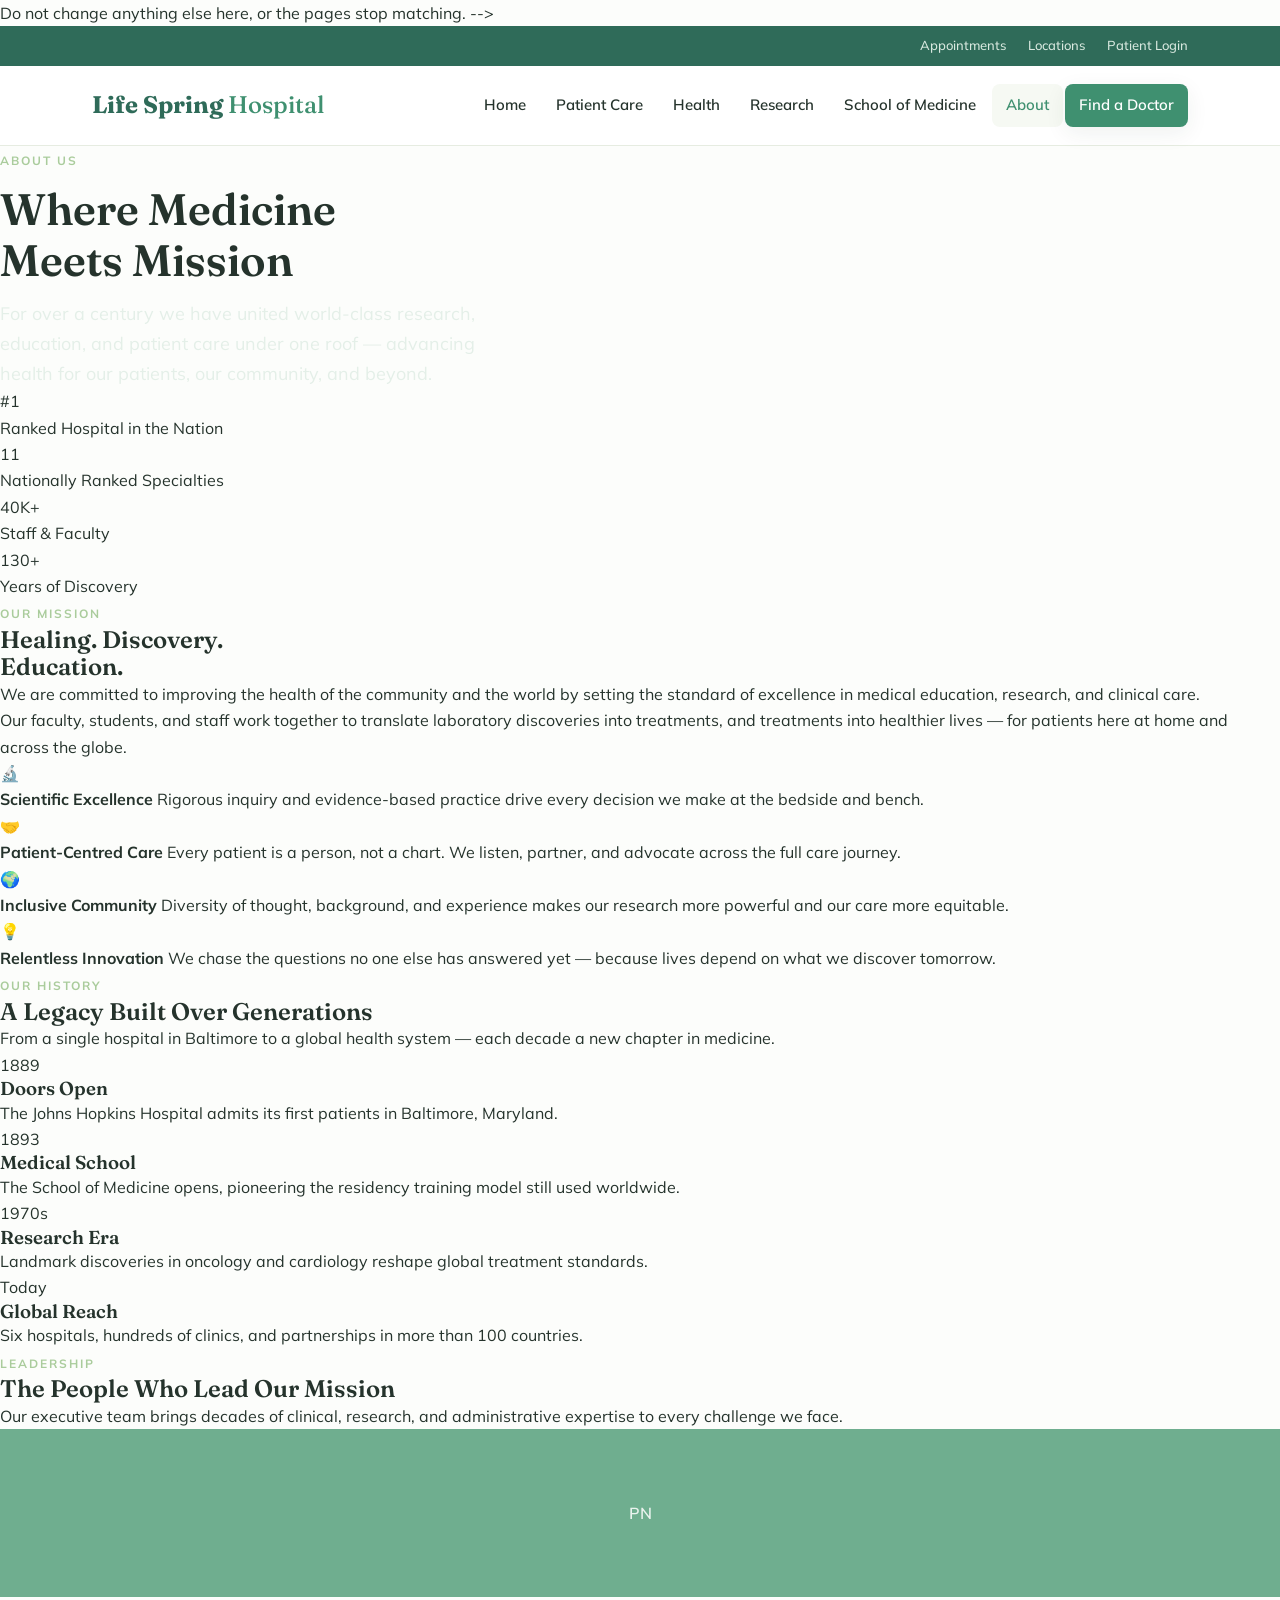
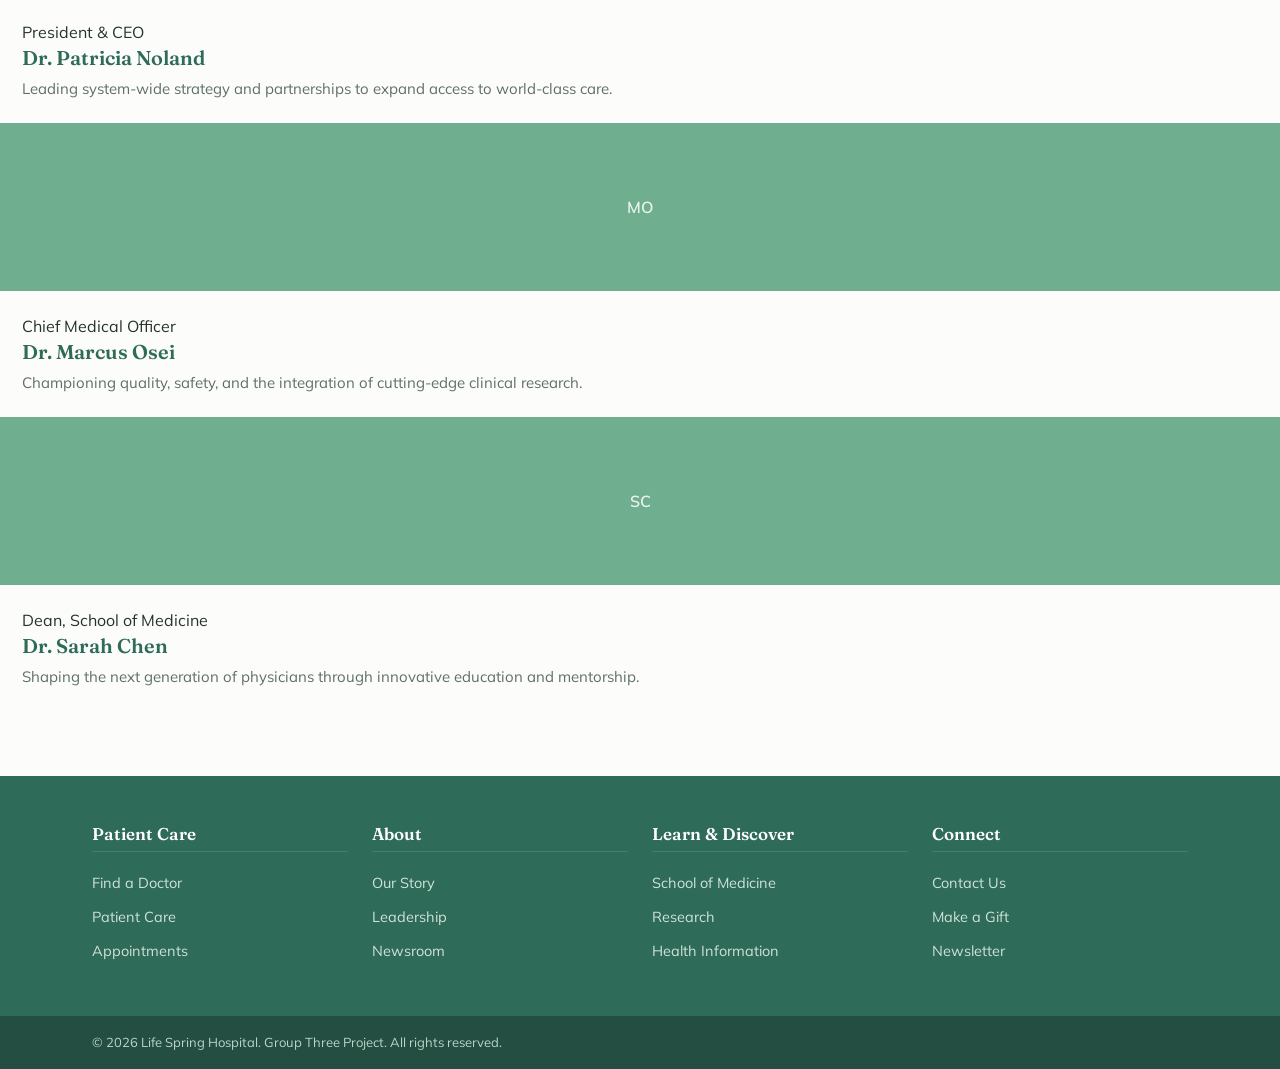
==== commit a325b97f: "Add homepage HTML and CSS files" ====
--- a/index.html
+++ b/index.html
@@ -3,14 +3,18 @@
 <head>
   <meta charset="UTF-8">
   <meta name="viewport" content="width=device-width, initial-scale=1.0">
-  <title>Home | Life Spring Hospital</title>
+  <title>About | Life Spring Hospital</title>
   <link rel="stylesheet" href="style.css">
+ <!-- Google Fonts: Merriweather (display) + Inter (body) -->
+  <link rel="preconnect" href="https://fonts.googleapis.com" />
+  <link 
+    href="https://fonts.googleapis.com/css2?family=Merriweather:wght@400;700&family=Inter:wght@400;500;600&display=swap"
+    rel="stylesheet"
+  />
+  <link rel="stylesheet" href="style.css" />
 </head>
 <body>
-
-  <!-- ===== UNIFORM HEADER (keep identical on EVERY page) ===== -->
-  <!-- Only the "active" class moves to the current page's link.
-       Do not change anything else here, or the pages stop matching. -->
+     Do not change anything else here, or the pages stop matching. -->
   <div class="utility-bar">
     <div class="wrap utility-inner">
       <a href="find-a-doctor.html">Appointments</a>
@@ -22,78 +26,202 @@
     <div class="wrap header-inner">
       <a class="logo" href="index.html">Life Spring <span>Hospital</span></a>
       <nav class="main-nav">
-        <a href="index.html" class="active">Home</a>
+        <a href="index.html">Home</a>
         <a href="patient-care.html">Patient Care</a>
         <a href="health.html">Health</a>
         <a href="research.html">Research</a>
         <a href="school-of-medicine.html">School of Medicine</a>
-        <a href="about.html">About</a>
+        <a href="about.html" class="active">About</a>
         <a href="find-a-doctor.html" class="cta">Find a Doctor</a>
       </nav>
     </div>
   </header>
-
-  <!-- HERO: big welcome feature (home page only) -->
-  <section class="hero">
-    <div class="wrap hero-inner">
+  <!-- ════════════════════════════════════════════
+       ABOUT HERO
+  ═════════════════════════════════════════════ -->
+  <section class="about-hero" id="about">
+    <div class="container">
       <div class="hero-text">
-        <p class="eyebrow">Welcome to Life Spring Hospital</p>
-        <h1>Inspiring Lifelong Health And Total Wellness</h1>
-        <p>Proactive, patient-centred care backed by advanced medicine and a
-           dedicated commitment to your total wellness.</p>
-        <a class="btn" href="find-a-doctor.html">Find a Doctor</a>
-      </div>
-      <div class="hero-image"><img src="hero.png" alt="Heartbeat and care symbol"></div>
-    </div>
-  </section>
-
-  <!-- QUICK ACTIONS: common tasks (CSS Grid, 4 tiles) -->
-  <section class="wrap actions">
-    <a class="action" href="find-a-doctor.html"><h3>Find a Doctor</h3><p>Search by name or specialty and we shall have you covered.</p></a>
-    <a class="action" href="patient-care.html"><h3>Patient Care</h3><p>Plan your visit at any of our branches.</p></a>
-    <a class="action" href="health.html"><h3>Health Info</h3><p>Trusted health articles. Real time updates</p></a>
-    <a class="action" href="about.html"><h3>About Us</h3><p>Who we are and what we stand for.</p></a>
-  </section>
-
-  <!-- VISION & MISSION (two boxes, flexbox) -->
-  <section class="vm">
-    <div class="wrap vm-inner">
-      <div class="vm-box">
-        <h2>Our Mission</h2>
-        <p>To inspire and enable lifelong health through proactive,
-           patient-centred care, advanced medicine, and a dedicated
-           commitment to total wellness.</p>
-      </div>
-      <div class="vm-box">
-        <h2>Our Vision</h2>
-        <p>To redefine healthcare by transforming Life Spring Hospital into a
-           beacon of vitality, empowering individuals and communities to live
-           their healthiest, most vibrant lives.</p>
-      </div>
-    </div>
-  </section>
-
-  <!-- FEATURED CARDS (3-column grid) -->
-  <section class="wrap section">
-    <h2>Why Choose Life Spring</h2>
-    <div class="cards">
-      <article class="card"><div class="card-img"><img src="care.png" alt="Heart with a medical cross"></div><div class="card-body"><h3>Patient-Centred Care</h3><p>Care built around you.</p><a href="patient-care.html">Read more</a></div></article>
-      <article class="card"><div class="card-img"><img src="medicine.png" alt="Vitals monitor with a pulse line"></div><div class="card-body"><h3>Advanced Medicine</h3><p>Modern, expert treatment.</p><a href="research.html">Read more</a></div></article>
-      <article class="card"><div class="card-img"><img src="wellness.png" alt="A growing sprout"></div><div class="card-body"><h3>Total Wellness</h3><p>Health in body and mind.</p><a href="health.html">Read more</a></div></article>
-  </section>
-
-  <!-- NEWS (simple list) -->
-  <section class="wrap news section">
-    <h2>Latest News</h2>
-    <ul>
-      <li><a href="#">Life Spring opens a new wellness centre</a></li>
-      <li><a href="#">Five simple habits for a healthier heart</a></li>
-      <li><a href="#">Meet our newest specialists</a></li>
-    </ul>
-  </section>
-
-  <!-- ===== UNIFORM FOOTER (keep identical on EVERY page) ===== -->
-  <footer class="site-footer">
+        <span class="eyebrow">About Us</span>
+        <h1>Where Medicine<br>Meets <span>Mission</span></h1>
+        <p>
+          For over a century we have united world-class research, education, and
+          patient care under one roof — advancing health for our patients,
+          our community, and beyond.
+        </p>
+      </div>
+
+      <div class="hero-stats">
+        <div class="stat-card">
+          <div class="number">#1</div>
+          <div class="label">Ranked Hospital in the Nation</div>
+        </div>
+        <div class="stat-card">
+          <div class="number">11</div>
+          <div class="label">Nationally Ranked Specialties</div>
+        </div>
+        <div class="stat-card">
+          <div class="number">40K+</div>
+          <div class="label">Staff & Faculty</div>
+        </div>
+        <div class="stat-card">
+          <div class="number">130+</div>
+          <div class="label">Years of Discovery</div>
+        </div>
+      </div>
+    </div>
+  </section>
+
+
+  <!-- ════════════════════════════════════════════
+       MISSION & VALUES
+  ═════════════════════════════════════════════ -->
+  <section class="mission" id="mission">
+    <div class="container">
+      <div class="inner">
+        <!-- Left: Mission statement -->
+        <div>
+          <span class="eyebrow">Our Mission</span>
+          <h2>Healing. Discovery.<br>Education.</h2>
+          <p>
+            We are committed to improving the health of the community and the world
+            by setting the standard of excellence in medical education, research,
+            and clinical care.
+          </p>
+          <p>
+            Our faculty, students, and staff work together to translate laboratory
+            discoveries into treatments, and treatments into healthier lives — for
+            patients here at home and across the globe.
+          </p>
+        </div>
+
+        <!-- Right: Core values -->
+        <ul class="values-list">
+          <li>
+            <span class="icon">🔬</span>
+            <div>
+              <strong>Scientific Excellence</strong>
+              <span>Rigorous inquiry and evidence-based practice drive every decision we make at the bedside and bench.</span>
+            </div>
+          </li>
+          <li>
+            <span class="icon">🤝</span>
+            <div>
+              <strong>Patient-Centred Care</strong>
+              <span>Every patient is a person, not a chart. We listen, partner, and advocate across the full care journey.</span>
+            </div>
+          </li>
+          <li>
+            <span class="icon">🌍</span>
+            <div>
+              <strong>Inclusive Community</strong>
+              <span>Diversity of thought, background, and experience makes our research more powerful and our care more equitable.</span>
+            </div>
+          </li>
+          <li>
+            <span class="icon">💡</span>
+            <div>
+              <strong>Relentless Innovation</strong>
+              <span>We chase the questions no one else has answered yet — because lives depend on what we discover tomorrow.</span>
+            </div>
+          </li>
+        </ul>
+      </div>
+    </div>
+  </section>
+
+
+  <!-- ════════════════════════════════════════════
+       HISTORY TIMELINE
+  ═════════════════════════════════════════════ -->
+  <section class="history" id="history">
+    <div class="container">
+      <div class="section-header">
+        <span class="eyebrow">Our History</span>
+        <h2>A Legacy Built Over Generations</h2>
+        <p class="sub">
+          From a single hospital in Baltimore to a global health system —
+          each decade a new chapter in medicine.
+        </p>
+      </div>
+
+      <div class="timeline">
+        <div class="timeline-item">
+          <div class="dot">1889</div>
+          <h3>Doors Open</h3>
+          <p>The Johns Hopkins Hospital admits its first patients in Baltimore, Maryland.</p>
+        </div>
+        <div class="timeline-item">
+          <div class="dot">1893</div>
+          <h3>Medical School</h3>
+          <p>The School of Medicine opens, pioneering the residency training model still used worldwide.</p>
+        </div>
+        <div class="timeline-item">
+          <div class="dot">1970s</div>
+          <h3>Research Era</h3>
+          <p>Landmark discoveries in oncology and cardiology reshape global treatment standards.</p>
+        </div>
+        <div class="timeline-item">
+          <div class="dot">Today</div>
+          <h3>Global Reach</h3>
+          <p>Six hospitals, hundreds of clinics, and partnerships in more than 100 countries.</p>
+        </div>
+      </div>
+    </div>
+  </section>
+
+
+  <!-- ════════════════════════════════════════════
+       LEADERSHIP
+  ═════════════════════════════════════════════ -->
+  <section class="leadership" id="leadership">
+    <div class="container">
+      <div class="section-header">
+        <span class="eyebrow">Leadership</span>
+        <h2>The People Who Lead Our Mission</h2>
+        <p class="sub">
+          Our executive team brings decades of clinical, research, and administrative
+          expertise to every challenge we face.
+        </p>
+      </div>
+
+      <div class="cards-grid">
+        <div class="leader-card">
+          <div class="card-img">
+            <div class="initials">PN</div>
+          </div>
+          <div class="card-body">
+            <div class="role">President & CEO</div>
+            <h3>Dr. Patricia Noland</h3>
+            <p>Leading system-wide strategy and partnerships to expand access to world-class care.</p>
+          </div>
+        </div>
+
+        <div class="leader-card">
+          <div class="card-img">
+            <div class="initials">MO</div>
+          </div>
+          <div class="card-body">
+            <div class="role">Chief Medical Officer</div>
+            <h3>Dr. Marcus Osei</h3>
+            <p>Championing quality, safety, and the integration of cutting-edge clinical research.</p>
+          </div>
+        </div>
+
+        <div class="leader-card">
+          <div class="card-img">
+            <div class="initials">SC</div>
+          </div>
+          <div class="card-body">
+            <div class="role">Dean, School of Medicine</div>
+            <h3>Dr. Sarah Chen</h3>
+            <p>Shaping the next generation of physicians through innovative education and mentorship.</p>
+          </div>
+        </div>
+      </div>
+    </div>
+  </section>
+<footer class="site-footer">
     <div class="wrap footer-cols">
       <div class="col">
         <h4>Patient Care</h4>
--- a/style.css
+++ b/style.css
@@ -181,6 +181,7 @@
   width: 100%;
   height: 100%;
   object-fit: cover;
+  object-position: top center;
   display: block;
 }
 .publication-card h3 {
@@ -420,9 +421,10 @@
   padding: 24px;
   margin: 36px auto;
   box-shadow: var(--shadow);
-  position: sticky;
-  top: 16px;
-  z-index: 2;
+  /* Use normal flow so the search panel doesn't overlay page content when scrolling */
+  position: relative;
+  top: auto;
+  z-index: 0;
 }
 
 .doctor-search-top {
--- a/style.css
+++ b/style.css
@@ -181,6 +181,7 @@
   width: 100%;
   height: 100%;
   object-fit: cover;
+  object-position: top center;
   display: block;
 }
 .publication-card h3 {
@@ -420,9 +421,10 @@
   padding: 24px;
   margin: 36px auto;
   box-shadow: var(--shadow);
-  position: sticky;
-  top: 16px;
-  z-index: 2;
+  /* Use normal flow so the search panel doesn't overlay page content when scrolling */
+  position: relative;
+  top: auto;
+  z-index: 0;
 }
 
 .doctor-search-top {
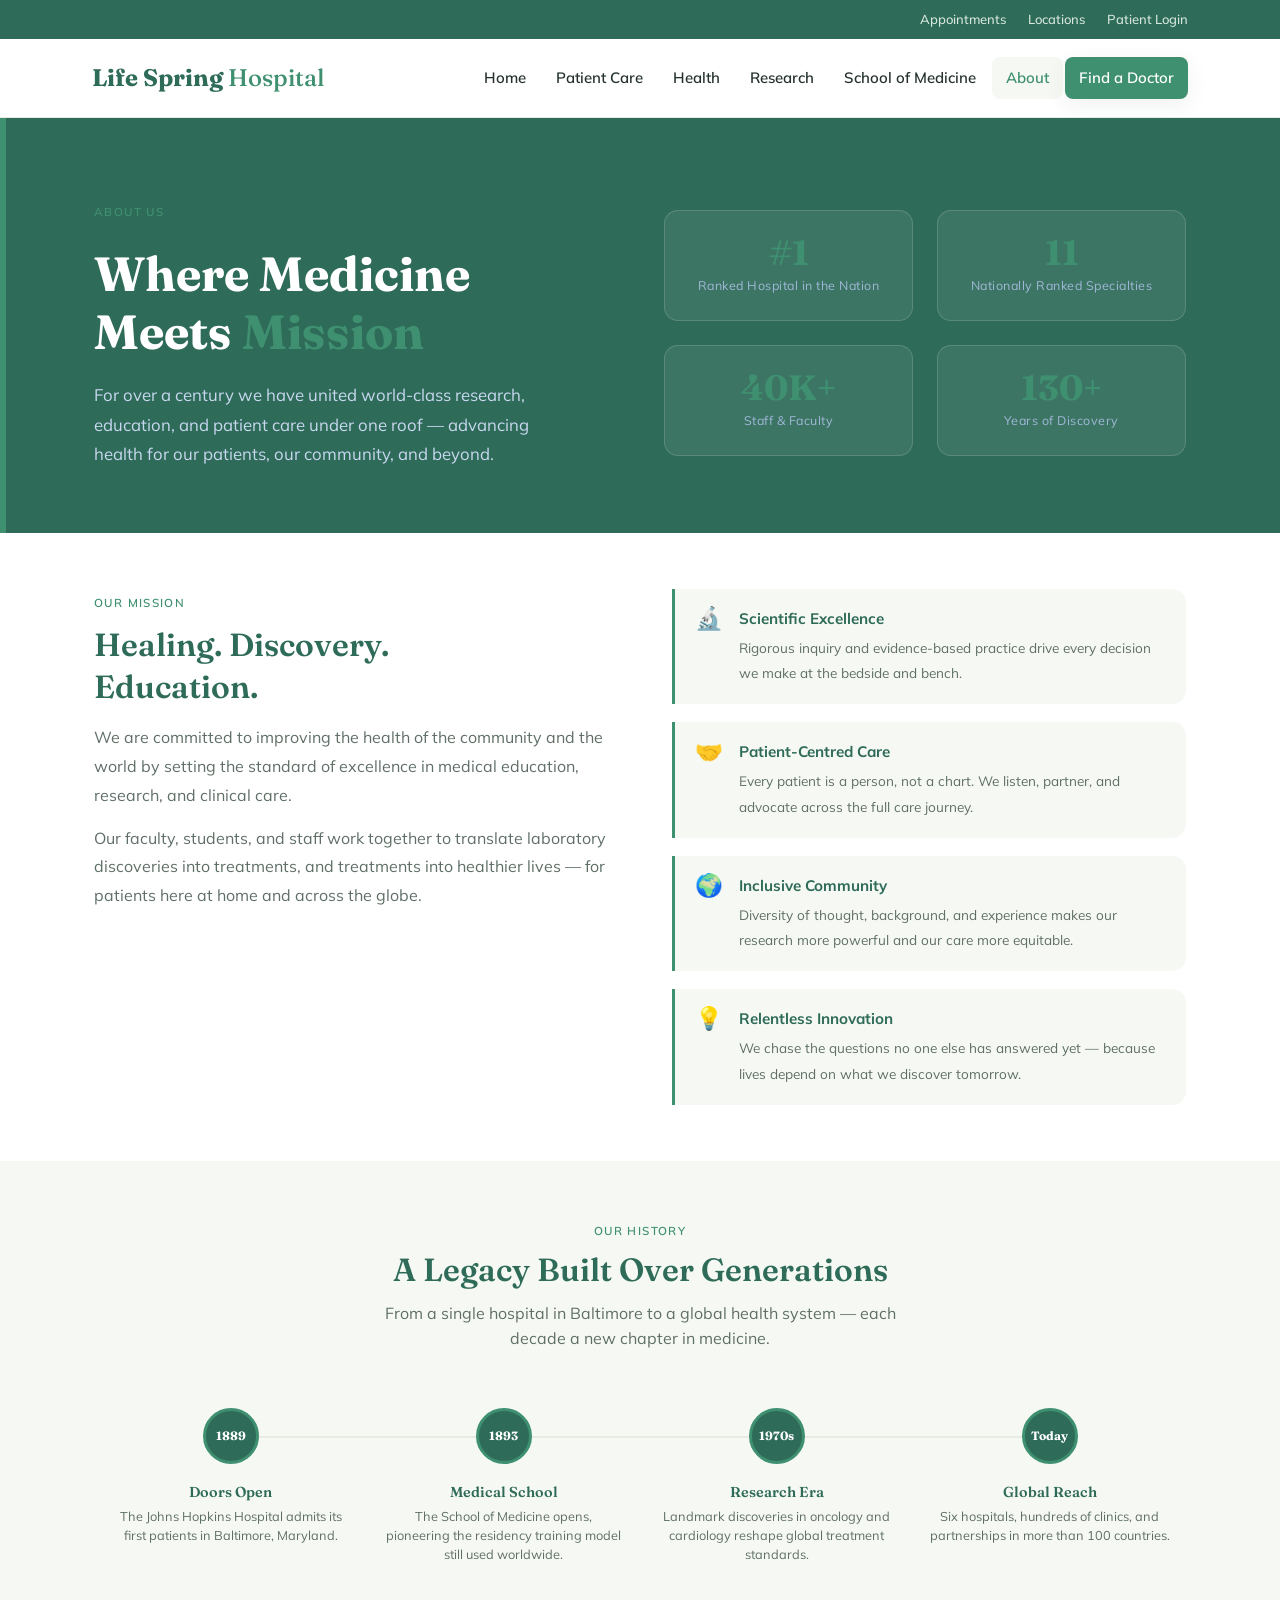
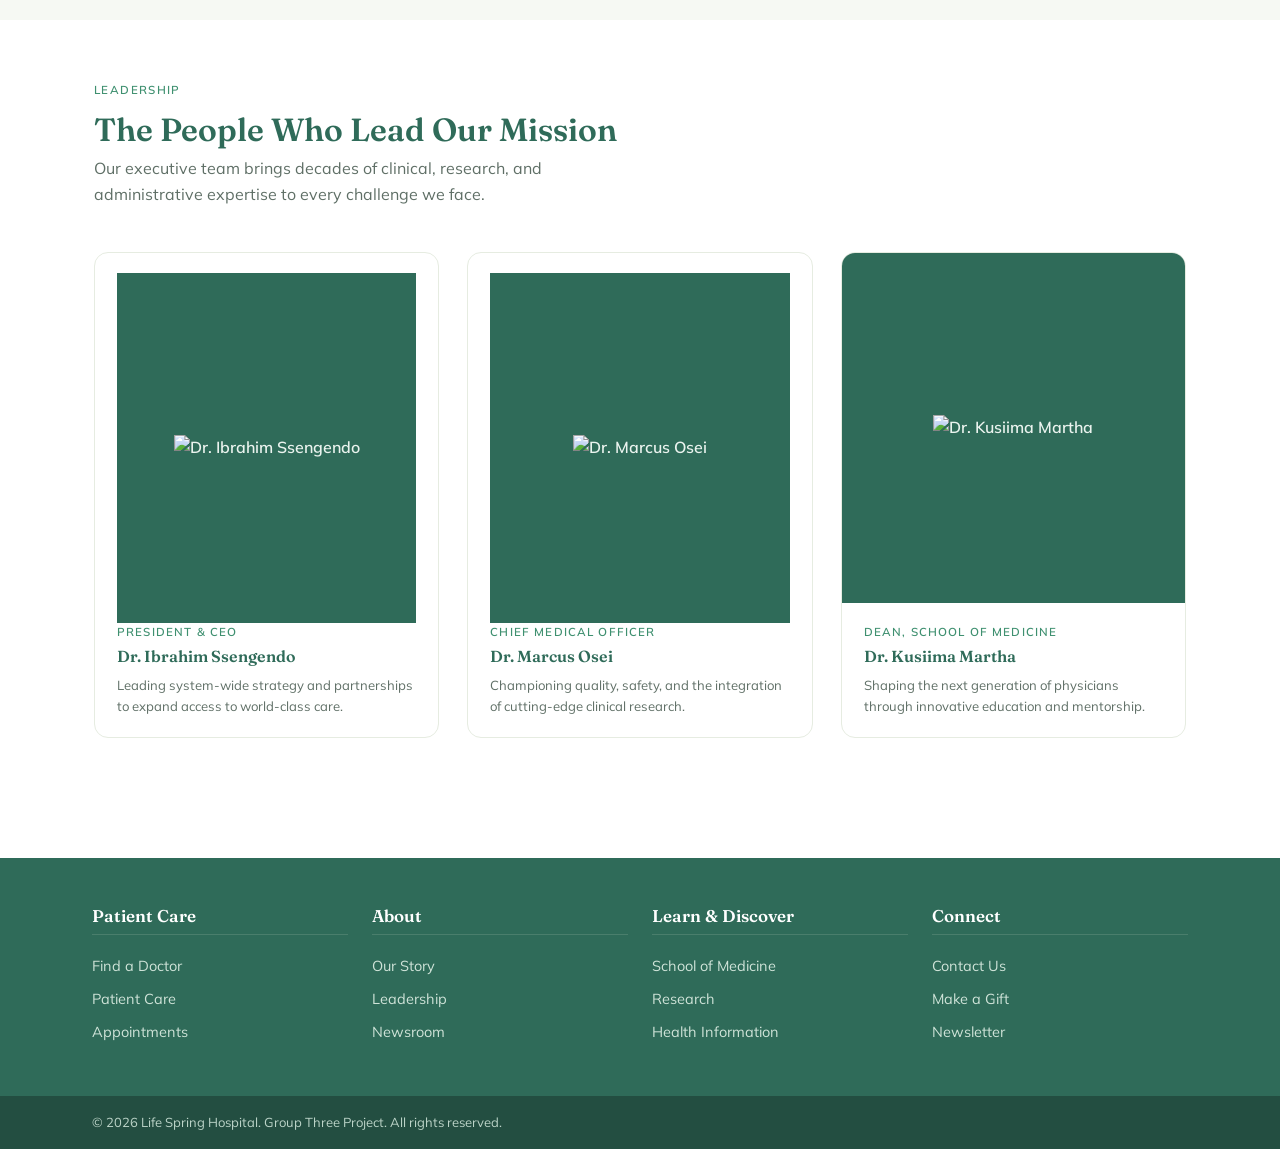
==== commit dc43782c: "Add homepage HTML and CSS files" ====
--- a/index.html
+++ b/index.html
@@ -14,7 +14,6 @@
   <link rel="stylesheet" href="style.css" />
 </head>
 <body>
-     Do not change anything else here, or the pages stop matching. -->
   <div class="utility-bar">
     <div class="wrap utility-inner">
       <a href="find-a-doctor.html">Appointments</a>
@@ -185,23 +184,24 @@
         </p>
       </div>
 
+  
       <div class="cards-grid">
         <div class="leader-card">
+          <div class="card-body">
           <div class="card-img">
-            <div class="initials">PN</div>
-          </div>
+             <img src="Ibrahim.jpg" alt="Dr. Ibrahim Ssengendo">
+          </div>
+            <div class="role">President & CEO</div>
+            <h3>Dr. Ibrahim Ssengendo</h3>
+            <p>Leading system-wide strategy and partnerships to expand access to world-class care.</p>
+          </div>
+        </div>
+
+        <div class="leader-card">
           <div class="card-body">
-            <div class="role">President & CEO</div>
-            <h3>Dr. Patricia Noland</h3>
-            <p>Leading system-wide strategy and partnerships to expand access to world-class care.</p>
-          </div>
-        </div>
-
-        <div class="leader-card">
-          <div class="card-img">
-            <div class="initials">MO</div>
-          </div>
-          <div class="card-body">
+             <div class="card-img">
+             <img src="download (1).jpg" alt="Dr. Marcus Osei">
+             </div>
             <div class="role">Chief Medical Officer</div>
             <h3>Dr. Marcus Osei</h3>
             <p>Championing quality, safety, and the integration of cutting-edge clinical research.</p>
@@ -210,11 +210,11 @@
 
         <div class="leader-card">
           <div class="card-img">
-            <div class="initials">SC</div>
+             <img src="Kusiima.jpg" alt="Dr. Kusiima Martha">
           </div>
           <div class="card-body">
             <div class="role">Dean, School of Medicine</div>
-            <h3>Dr. Sarah Chen</h3>
+            <h3>Dr. Kusiima Martha</h3>
             <p>Shaping the next generation of physicians through innovative education and mentorship.</p>
           </div>
         </div>
--- a/style.css
+++ b/style.css
@@ -133,13 +133,6 @@
 .card-img {
   height: 168px; background-color: #6fae8f;
   display: flex; align-items: center; justify-content: center; color: #eaf3ee; font-weight: 600;
-  overflow: hidden;
-}
-.card-img img {
-  width: 100%;
-  height: 100%;
-  object-fit: cover;
-  display: block;
 }
 .card-body { padding: 22px; }
 .card-body h3 { color: var(--forest); font-size: 20px; margin-bottom: 8px; }
@@ -152,58 +145,6 @@
 .list-block li { padding: 16px 22px; border-bottom: 1px solid var(--line); }
 .list-block li:last-child { border-bottom: none; }
 .list-block li:hover { background: var(--cream); }
-
-/* Publications section */
-.publications .publication-grid {
-  display: grid;
-  grid-template-columns: repeat(4, 1fr);
-  gap: 24px;
-}
-.publication-card {
-  background: var(--surface);
-  border: 1px solid var(--line);
-  border-radius: var(--radius);
-  overflow: hidden;
-  padding: 0;
-  box-shadow: var(--shadow);
-  transition: transform 0.2s ease, box-shadow 0.2s ease;
-}
-.publication-card:hover {
-  transform: translateY(-4px);
-  box-shadow: 0 16px 32px rgba(34, 60, 48, 0.12);
-}
-.publication-img {
-  height: 160px;
-  overflow: hidden;
-  background: #f5f8f4;
-}
-.publication-img img {
-  width: 100%;
-  height: 100%;
-  object-fit: cover;
-  object-position: top center;
-  display: block;
-}
-.publication-card h3 {
-  color: var(--forest);
-  font-size: 19px;
-  margin: 18px 22px 8px;
-  line-height: 1.3;
-}
-.publication-card .meta {
-  color: var(--muted);
-  font-size: 14px;
-  margin: 0 22px 16px;
-}
-.publication-card p {
-  color: var(--muted);
-  font-size: 15px;
-  line-height: 1.7;
-  margin: 0 22px 22px;
-}
-.publication-card p:last-child {
-  margin-bottom: 22px;
-}
 
 /* News list */
 .news ul { list-style: none; }
@@ -240,558 +181,6 @@
 }
 .doctor h3 { color: var(--forest); font-size: 19px; margin-bottom: 4px; }
 .doctor p { font-size: 14px; color: var(--muted); }
-  width: 140px; height: 140px; border-radius: 50%; margin: 0 auto 18px; background: #6fae8f;
-  display: flex; align-items: center; justify-content: center; color: #eaf3ee; font-weight: 600;
-  overflow: hidden; box-shadow: 0 4px 12px rgba(34, 60, 48, 0.15); border: 3px solid var(--spring);
-}
-.doctor .photo img {
-  width: 100%; height: 100%; object-fit: cover; object-position: center;
-}
-.doctor h3 { color: var(--forest); font-size: 19px; margin-bottom: 4px; }
-.doctor p { font-size: 14px; color: var(--muted); }
-.doctor .experience {
-  margin-top: 4px;
-  font-weight: 700;
-  color: var(--green);
-}
-.doctor .affiliation {
-  margin-top: 6px;
-  font-size: 13px;
-  color: var(--forest);
-  font-weight: 600;
-}
-.doctor .schedule {
-  margin-top: 6px;
-  font-size: 13px;
-  color: var(--muted);
-  font-weight: 600;
-}
-.doctor .education {
-  margin-top: 8px;
-  font-size: 13px;
-  color: var(--ink);
-  line-height: 1.5;
-}
-.doctor .doctorate {
-  margin-top: 8px;
-  font-size: 13px;
-  color: var(--forest);
-  font-weight: 700;
-  line-height: 1.5;
-}
-.doctor .fellowship {
-  margin-top: 4px;
-  font-size: 13px;
-  color: var(--green);
-  font-weight: 700;
-}
-
-.page-intro {
-  text-align: center;
-  margin-bottom: 28px;
-}
-.page-intro h2 {
-  color: var(--forest);
-  font-size: 30px;
-  margin-bottom: 8px;
-}
-.page-intro p {
-  color: var(--muted);
-  max-width: 760px;
-  margin: 0 auto;
-  font-size: 17px;
-}
-
-.appointment-payment-section {
-  display: grid;
-  grid-template-columns: 1.1fr 1fr;
-  gap: 24px;
-  margin-top: 8px;
-}
-
-.service-card {
-  background: linear-gradient(135deg, var(--surface), var(--cream));
-  border: 1px solid var(--line);
-  border-radius: var(--radius);
-  padding: 28px;
-  box-shadow: var(--shadow);
-}
-.service-card-header h3 {
-  color: var(--forest);
-  font-size: 24px;
-  margin-bottom: 8px;
-}
-.service-card-header p {
-  color: var(--muted);
-  margin-bottom: 18px;
-}
-.appointment-option {
-  display: flex;
-  flex-direction: column;
-  gap: 4px;
-  padding: 12px 0;
-  border-bottom: 1px solid var(--line);
-}
-.appointment-option:last-of-type { border-bottom: none; }
-.appointment-option strong {
-  color: var(--forest);
-}
-.appointment-option span {
-  color: var(--muted);
-  font-size: 14px;
-}
-.payment-options {
-  list-style: none;
-  display: grid;
-  grid-template-columns: repeat(2, minmax(0, 1fr));
-  gap: 10px;
-  margin-bottom: 18px;
-}
-.payment-options li {
-  background: var(--surface);
-  border: 1px solid var(--line);
-  border-radius: 999px;
-  padding: 10px 14px;
-  text-align: center;
-  font-weight: 600;
-  color: var(--forest);
-}
-.service-btn {
-  display: inline-block;
-  background: var(--green);
-  color: #fff;
-  text-decoration: none;
-  padding: 12px 18px;
-  border-radius: 10px;
-  font-weight: 700;
-  transition: background 0.18s ease;
-}
-.service-btn:hover { background: var(--forest); }
-
-.benefits-section {
-  display: grid;
-  grid-template-columns: 1fr 1fr;
-  gap: 24px;
-  margin-top: 8px;
-}
-.benefits-card {
-  background: var(--surface);
-  border: 1px solid var(--line);
-  border-radius: var(--radius);
-  padding: 24px;
-  box-shadow: var(--shadow);
-}
-.benefits-card h3 {
-  color: var(--forest);
-  font-size: 22px;
-  margin-bottom: 12px;
-}
-.benefits-card ul {
-  list-style: none;
-  padding: 0;
-  margin: 0;
-}
-.benefits-card li {
-  padding: 8px 0;
-  color: var(--muted);
-  border-bottom: 1px solid var(--line);
-}
-.benefits-card li:last-child { border-bottom: none; }
-.support-card p {
-  margin-bottom: 8px;
-  color: var(--muted);
-}
-
-.visually-hidden {
-  position: absolute;
-  width: 1px;
-  height: 1px;
-  padding: 0;
-  margin: -1px;
-  overflow: hidden;
-  clip: rect(0, 0, 0, 0);
-  white-space: nowrap;
-  border: 0;
-}
-
-.search-panel {
-  background: var(--cream);
-  border: 1px solid var(--line);
-  border-radius: var(--radius);
-  padding: 24px;
-  margin: 36px auto;
-  box-shadow: var(--shadow);
-  /* Use normal flow so the search panel doesn't overlay page content when scrolling */
-  position: relative;
-  top: auto;
-  z-index: 0;
-}
-
-.doctor-search-top {
-  display: grid;
-  grid-template-columns: minmax(220px, 2.2fr) repeat(3, minmax(160px, 1fr)) auto;
-  gap: 14px;
-  align-items: center;
-}
-
-.search-field {
-  display: flex;
-  flex-direction: column;
-}
-
-.search-field input,
-.search-field select {
-  width: 100%;
-  padding: 14px 16px;
-  border: 1px solid #d4ddcf;
-  border-radius: 10px;
-  font-family: inherit;
-  font-size: 15px;
-}
-
-.doctor-search button {
-  padding: 14px 22px;
-  background: var(--green);
-  color: #fff;
-  border: none;
-  border-radius: 10px;
-  cursor: pointer;
-  font-weight: 700;
-  font-size: 15px;
-}
-.doctor-search button:hover,
-.doctor-search button:focus-visible {
-  background: var(--forest);
-}
-
-.results-line {
-  display: flex;
-  justify-content: space-between;
-  align-items: center;
-  margin-top: 18px;
-  gap: 18px;
-}
-
-.results-line p {
-  color: var(--forest);
-  font-weight: 700;
-}
-
-.filter-tags {
-  display: flex;
-  flex-wrap: wrap;
-  gap: 12px;
-}
-
-.filter-tags a {
-  text-decoration: none;
-  color: var(--green);
-  font-weight: 600;
-  padding: 8px 14px;
-  border: 1px solid var(--line);
-  border-radius: 999px;
-  background: var(--surface);
-}
-
-.specialties-section {
-  margin-top: 16px;
-}
-
-.specialty-grid {
-  display: grid;
-  grid-template-columns: repeat(3, minmax(0, 1fr));
-  gap: 14px;
-  margin-top: 24px;
-}
-
-.specialty-chip {
-  display: inline-flex;
-  align-items: center;
-  justify-content: center;
-  padding: 14px 18px;
-  background: var(--surface);
-  border: 1px solid var(--line);
-  border-radius: 999px;
-  color: var(--forest);
-  text-decoration: none;
-  font-weight: 700;
-  transition: transform 0.18s ease, border-color 0.18s ease, background 0.18s ease;
-}
-
-.specialty-chip:hover,
-.specialty-chip:focus-visible {
-  background: var(--cream);
-  border-color: var(--spring);
-  transform: translateY(-1px);
-}
-
-.doctor {
-  background: var(--surface);
-  border: 1px solid var(--line);
-  border-radius: var(--radius);
-  padding: 24px;
-  text-align: left;
-  box-shadow: var(--shadow);
-  transition: transform 0.18s ease, box-shadow 0.18s ease;
-  display: flex;
-  flex-direction: column;
-  gap: 18px;
-}
-
-.doctor:hover {
-  transform: translateY(-3px);
-  box-shadow: 0 16px 32px rgba(34,60,48,0.14);
-}
-
-.doctor-card {
-  display: grid;
-  gap: 14px;
-}
-
-.doctor-header {
-  display: flex;
-  justify-content: space-between;
-  gap: 16px;
-  align-items: flex-start;
-  flex-wrap: wrap;
-}
-
-.doctor h3 {
-  color: var(--forest);
-  font-size: 20px;
-  margin-bottom: 0;
-}
-
-.rating {
-  display: inline-flex;
-  flex-direction: column;
-  align-items: flex-end;
-  gap: 4px;
-  font-size: 14px;
-  color: var(--muted);
-}
-
-.stars {
-  color: #d6a93d;
-  letter-spacing: 0.05em;
-}
-
-.reviews {
-  color: var(--forest);
-  font-weight: 700;
-}
-
-.specialty-tag {
-  display: inline-flex;
-  align-items: center;
-  justify-content: center;
-  padding: 7px 12px;
-  background: #edf8f0;
-  color: var(--forest);
-  border-radius: 999px;
-  font-size: 13px;
-  font-weight: 700;
-  width: fit-content;
-}
-
-.summary {
-  color: var(--muted);
-  line-height: 1.6;
-}
-
-.doctor p {
-  margin: 0;
-  color: var(--muted);
-  font-size: 14px;
-}
-
-.doctor .experience,
-.doctor .schedule,
-.doctor .education {
-  color: var(--ink);
-  font-size: 14px;
-}
-
-.badges {
-  display: flex;
-  flex-wrap: wrap;
-  gap: 10px;
-  margin-top: 8px;
-}
-
-.badges span {
-  background: #f0fbf5;
-  color: var(--forest);
-  border: 1px solid #d8ebdc;
-  padding: 8px 12px;
-  border-radius: 999px;
-  font-size: 13px;
-  font-weight: 700;
-}
-
-.doctor-actions {
-  display: flex;
-  flex-wrap: wrap;
-  gap: 10px;
-  margin-top: 8px;
-}
-
-.doctor-btn {
-  display: inline-flex;
-  align-items: center;
-  justify-content: center;
-  padding: 12px 18px;
-  background: var(--green);
-  color: #fff;
-  text-decoration: none;
-  border-radius: 10px;
-  font-weight: 700;
-}
-
-.doctor-btn:hover,
-.doctor-btn:focus-visible {
-  background: var(--forest);
-}
-
-.doctor-link {
-  align-self: center;
-  color: var(--forest);
-  text-decoration: none;
-  font-weight: 700;
-}
-
-.doctor-link:hover,
-.doctor-link:focus-visible {
-  color: var(--spring);
-}
-
-.no-results {
-  margin-top: 26px;
-  color: var(--forest);
-  font-weight: 700;
-  text-align: center;
-}
-
-.hidden {
-  display: none !important;
-}
-
-.how-cards,
-.testimonial-cards {
-  display: grid;
-  grid-template-columns: repeat(3, minmax(0, 1fr));
-  gap: 20px;
-  margin-top: 24px;
-}
-
-.how-card,
-.testimonial-card {
-  background: var(--surface);
-  border: 1px solid var(--line);
-  border-radius: var(--radius);
-  padding: 24px;
-  box-shadow: var(--shadow);
-}
-
-.how-step {
-  display: inline-flex;
-  align-items: center;
-  justify-content: center;
-  width: 42px;
-  height: 42px;
-  border-radius: 50%;
-  background: var(--spring);
-  color: #fff;
-  font-weight: 700;
-  margin-bottom: 16px;
-}
-
-.how-card h3,
-.testimonial-card span {
-  color: var(--forest);
-}
-
-.how-card p,
-.testimonial-card p {
-  color: var(--muted);
-  line-height: 1.7;
-}
-
-.testimonial-card span {
-  display: block;
-  margin-top: 18px;
-  font-size: 14px;
-  font-weight: 700;
-}
-
-.faq-list {
-  display: grid;
-  gap: 16px;
-  margin-top: 24px;
-}
-
-.faq-list details {
-  background: var(--surface);
-  border: 1px solid var(--line);
-  border-radius: var(--radius);
-  padding: 18px 20px;
-  box-shadow: var(--shadow);
-}
-
-.faq-list summary {
-  cursor: pointer;
-  font-weight: 700;
-  color: var(--forest);
-  font-size: 16px;
-  list-style: none;
-}
-
-.faq-list summary::-webkit-details-marker {
-  display: none;
-}
-
-.faq-list details[open] summary {
-  margin-bottom: 12px;
-}
-
-.faq-list p {
-  color: var(--muted);
-  line-height: 1.7;
-}
-
-.back-to-top {
-  position: fixed;
-  right: 24px;
-  bottom: 24px;
-  background: var(--green);
-  color: #fff;
-  border: none;
-  border-radius: 999px;
-  width: 50px;
-  height: 50px;
-  font-size: 18px;
-  cursor: pointer;
-  display: none;
-  box-shadow: var(--shadow);
-  z-index: 10;
-}
-
-.back-to-top:hover,
-.back-to-top:focus-visible {
-  background: var(--forest);
-}
-
-.doctor-search input:focus,
-.doctor-search select:focus,
-.doctor-search button:focus,
-.doctor-btn:focus,
-.doctor-link:focus,
-.filter-tags a:focus,
-.specialty-chip:focus,
-.back-to-top:focus {
-  outline: 3px solid rgba(111, 194, 154, 0.6);
-  outline-offset: 3px;
-}
 
 /* =============================================================
    FOOTER  (uniform on every page)
@@ -814,9 +203,447 @@
   .actions { grid-template-columns: 1fr 1fr; }
   .cards, .doctors { grid-template-columns: 1fr; }
   .footer-cols { grid-template-columns: 1fr 1fr; }
-  .doctor-search-top { grid-template-columns: 1fr; }
-  .specialty-grid, .how-cards, .testimonial-cards, .faq-list, .appointment-payment-section, .benefits-section { grid-template-columns: 1fr; }
-  .appointment-payment-section, .benefits-section { display: grid; }
-  .footer-cols { grid-template-columns: 1fr 1fr; }
-  .search-panel { position: static; top: auto; }
-}+}
+
+/* ────────────────────────────────────────────
+   About
+   ──────────────────────────────────────────── */
+    :root {
+      /* Map About-specific names to the site's main theme variables
+         so the About page uses the same green/sage palette. */
+      --navy:       var(--forest);
+      --navy-dark:  var(--forest);
+      --gold:       var(--green);
+      --gold-light: var(--spring);
+      --white:      var(--surface);
+      --off-white:  var(--cream);
+      --text-dark:  var(--ink);
+      --text-mid:   var(--muted);
+      --border:     var(--line);
+
+      /* Use the site's font variables (Fraunces/Mulish) for consistency */
+      --font-display: 'Fraunces', Georgia, serif;
+      --font-body:    'Mulish', Arial, sans-serif;
+
+      --radius:  14px;
+      --max-w:   1140px;
+      --section-pad: 56px 24px;
+    }
+
+    /* ── Reset ── */
+    *, *::before, *::after { box-sizing: border-box; margin: 0; padding: 0; }
+    body {
+      font-family: var(--font-body);
+      color: var(--text-dark);
+      background: var(--white);
+      line-height: 1.6;
+    }
+    img { display: block; max-width: 100%; }
+    a  { color: inherit; text-decoration: none; }
+
+    /* ── Utility ── */
+    .container {
+      max-width: var(--max-w);
+      margin: 0 auto;
+      padding: 0 24px;
+    }
+
+    /* ─────────────────────────────────────────────
+       SECTION LABEL (eyebrow)
+    ───────────────────────────────────────────── */
+    .eyebrow {
+      display: inline-block;
+      font-size: 0.72rem;
+      font-weight: 600;
+      letter-spacing: 0.12em;
+      text-transform: uppercase;
+      color: var(--gold);
+      margin-bottom: 12px;
+    }
+
+    /* ─────────────────────────────────────────────
+       HERO BANNER (top of About page)
+    ───────────────────────────────────────────── */
+    .about-hero {
+      background: var(--navy);
+      color: var(--white);
+      padding: 80px 24px 64px;
+      position: relative;
+      overflow: hidden;
+    }
+
+    /* decorative vertical rule — signature element */
+    .about-hero::before {
+      content: '';
+      position: absolute;
+      left: 0;
+      top: 0;
+      height: 100%;
+      width: 6px;
+      background: var(--gold);
+    }
+
+    .about-hero .container {
+      display: grid;
+      grid-template-columns: 1fr 1fr;
+      gap: 48px;
+      align-items: center;
+    }
+
+    .about-hero h1 {
+      font-family: var(--font-display);
+      font-size: clamp(2rem, 4vw, 3rem);
+      font-weight: 700;
+      line-height: 1.2;
+      margin-bottom: 20px;
+    }
+
+    .about-hero h1 span {
+      color: var(--gold);
+    }
+
+    .about-hero p {
+      font-size: 1.05rem;
+      color: #c8d8f0;
+      max-width: 480px;
+      line-height: 1.75;
+    }
+
+    /* stat cluster on the right of the hero */
+    .hero-stats {
+      display: grid;
+      grid-template-columns: 1fr 1fr;
+      gap: 24px;
+    }
+
+    .stat-card {
+      background: rgba(255,255,255,0.07);
+      border: 1px solid rgba(255,255,255,0.15);
+      border-radius: var(--radius);
+      padding: 24px 20px;
+      text-align: center;
+    }
+
+    .stat-card .number {
+      font-family: var(--font-display);
+      font-size: 2.2rem;
+      font-weight: 700;
+      color: var(--gold);
+      line-height: 1;
+    }
+
+    .stat-card .label {
+      font-size: 0.78rem;
+      color: #a0b8d8;
+      margin-top: 6px;
+      letter-spacing: 0.04em;
+    }
+
+    /* ─────────────────────────────────────────────
+       MISSION & VALUES
+    ───────────────────────────────────────────── */
+    .mission {
+      padding: var(--section-pad);
+      background: var(--white);
+    }
+
+    .mission .inner {
+      display: grid;
+      grid-template-columns: 1fr 1fr;
+      gap: 64px;
+      align-items: start;
+    }
+
+    .mission h2 {
+      font-family: var(--font-display);
+      font-size: clamp(1.5rem, 2.5vw, 2rem);
+      color: var(--navy);
+      margin-bottom: 16px;
+      line-height: 1.3;
+    }
+
+    .mission p {
+      color: var(--text-mid);
+      line-height: 1.8;
+      margin-bottom: 14px;
+    }
+
+    /* values list */
+    .values-list {
+      list-style: none;
+      display: flex;
+      flex-direction: column;
+      gap: 18px;
+    }
+
+    .values-list li {
+      display: flex;
+      gap: 16px;
+      align-items: flex-start;
+      padding: 18px 20px;
+      border-left: 3px solid var(--gold);
+      background: var(--off-white);
+      border-radius: 0 var(--radius) var(--radius) 0;
+    }
+
+    .values-list li .icon {
+      font-size: 1.4rem;
+      line-height: 1;
+      flex-shrink: 0;
+    }
+
+    .values-list li strong {
+      display: block;
+      font-size: 0.95rem;
+      color: var(--navy);
+      margin-bottom: 4px;
+    }
+
+    .values-list li span {
+      font-size: 0.85rem;
+      color: var(--text-mid);
+      line-height: 1.5;
+    }
+
+    /* ─────────────────────────────────────────────
+       HISTORY TIMELINE
+    ───────────────────────────────────────────── */
+    .history {
+      padding: var(--section-pad);
+      background: var(--off-white);
+    }
+
+    .history .section-header {
+      text-align: center;
+      margin-bottom: 56px;
+    }
+
+    .history h2 {
+      font-family: var(--font-display);
+      font-size: clamp(1.5rem, 2.5vw, 2rem);
+      color: var(--navy);
+      margin-bottom: 12px;
+    }
+
+    .history .sub {
+      color: var(--text-mid);
+      max-width: 520px;
+      margin: 0 auto;
+    }
+
+    /* horizontal timeline */
+    .timeline {
+      display: grid;
+      grid-template-columns: repeat(4, 1fr);
+      gap: 0;
+      position: relative;
+    }
+
+    /* connecting line */
+    .timeline::before {
+      content: '';
+      position: absolute;
+      top: 28px;
+      left: 12.5%;
+      right: 12.5%;
+      height: 2px;
+      background: var(--border);
+      z-index: 0;
+    }
+
+    .timeline-item {
+      position: relative;
+      text-align: center;
+      padding: 0 16px;
+      z-index: 1;
+    }
+
+    .timeline-item .dot {
+      width: 56px;
+      height: 56px;
+      background: var(--navy);
+      border-radius: 50%;
+      display: flex;
+      align-items: center;
+      justify-content: center;
+      margin: 0 auto 20px;
+      border: 3px solid var(--gold);
+      font-family: var(--font-display);
+      font-size: 0.75rem;
+      font-weight: 700;
+      color: var(--white);
+    }
+
+    .timeline-item h3 {
+      font-size: 0.9rem;
+      color: var(--navy);
+      font-weight: 600;
+      margin-bottom: 6px;
+    }
+
+    .timeline-item p {
+      font-size: 0.8rem;
+      color: var(--text-mid);
+      line-height: 1.5;
+    }
+
+    /* ─────────────────────────────────────────────
+       LEADERSHIP CARDS
+    ───────────────────────────────────────────── */
+    .leadership {
+      padding: var(--section-pad);
+      background: var(--white);
+    }
+
+    .leadership .section-header {
+      margin-bottom: 44px;
+    }
+
+    .leadership h2 {
+      font-family: var(--font-display);
+      font-size: clamp(1.5rem, 2.5vw, 2rem);
+      color: var(--navy);
+      margin-bottom: 8px;
+    }
+
+    .leadership .sub {
+      color: var(--text-mid);
+      max-width: 460px;
+    }
+
+    .cards-grid {
+      display: grid;
+      grid-template-columns: repeat(3, 1fr);
+      gap: 28px;
+    }
+
+    .leader-card {
+      border: 1px solid var(--border);
+      border-radius: var(--radius);
+      overflow: hidden;
+      transition: box-shadow 0.2s ease, transform 0.2s ease;
+    }
+
+    .leader-card:hover {
+      box-shadow: 0 8px 28px rgba(0, 45, 98, 0.12);
+      transform: translateY(-3px);
+    }
+
+    .card-img {
+      height: 350px;
+      background: var(--navy-dark);
+      position: relative;
+      overflow: hidden;
+    }
+
+    /* placeholder avatar using initials */
+    .card-img .initials {
+      position: absolute;
+      inset: 0;
+      display: flex;
+      align-items: center;
+      justify-content: center;
+      font-family: var(--font-display);
+      font-size: 2.5rem;
+      font-weight: 700;
+      color: rgba(255,255,255,0.3);
+      background: linear-gradient(135deg, var(--navy), var(--navy-dark));
+    }
+
+    .card-body {
+      padding: 20px 22px;
+    }
+
+    .card-body .role {
+      font-size: 0.72rem;
+      font-weight: 600;
+      letter-spacing: 0.1em;
+      text-transform: uppercase;
+      color: var(--gold);
+      margin-bottom: 6px;
+    }
+
+    .card-body h3 {
+      font-family: var(--font-display);
+      font-size: 1rem;
+      color: var(--navy);
+      margin-bottom: 10px;
+    }
+
+    .card-body p {
+      font-size: 0.82rem;
+      color: var(--text-mid);
+      line-height: 1.6;
+    }
+
+    /* ─────────────────────────────────────────────
+       CTA STRIP
+    ───────────────────────────────────────────── */
+    .about-cta {
+      background: var(--navy);
+      padding: 60px 24px;
+      color: var(--white);
+      text-align: center;
+    }
+
+    .about-cta h2 {
+      font-family: var(--font-display);
+      font-size: clamp(1.4rem, 2.5vw, 1.9rem);
+      margin-bottom: 16px;
+    }
+
+    .about-cta p {
+      color: #a0b8d8;
+      max-width: 480px;
+      margin: 0 auto 32px;
+    }
+
+    .btn-gold {
+      display: inline-block;
+      background: var(--gold);
+      color: var(--navy-dark);
+      font-weight: 600;
+      font-size: 0.9rem;
+      padding: 14px 32px;
+      border-radius: var(--radius);
+      letter-spacing: 0.04em;
+      transition: background 0.2s, color 0.2s;
+    }
+
+    .btn-gold:hover {
+      background: var(--gold-light);
+    }
+
+    /* ─────────────────────────────────────────────
+       RESPONSIVE
+    ───────────────────────────────────────────── */
+    @media (max-width: 900px) {
+      .about-hero .container,
+      .mission .inner {
+        grid-template-columns: 1fr;
+        gap: 36px;
+      }
+
+      .hero-stats {
+        grid-template-columns: 1fr 1fr;
+      }
+
+      .timeline {
+        grid-template-columns: 1fr 1fr;
+        gap: 36px;
+      }
+
+      .timeline::before { display: none; }
+
+      .cards-grid {
+        grid-template-columns: 1fr 1fr;
+      }
+    }
+
+    @media (max-width: 580px) {
+      .cards-grid,
+      .hero-stats,
+      .timeline {
+        grid-template-columns: 1fr;
+      }
+    }
--- a/style.css
+++ b/style.css
@@ -133,13 +133,6 @@
 .card-img {
   height: 168px; background-color: #6fae8f;
   display: flex; align-items: center; justify-content: center; color: #eaf3ee; font-weight: 600;
-  overflow: hidden;
-}
-.card-img img {
-  width: 100%;
-  height: 100%;
-  object-fit: cover;
-  display: block;
 }
 .card-body { padding: 22px; }
 .card-body h3 { color: var(--forest); font-size: 20px; margin-bottom: 8px; }
@@ -152,58 +145,6 @@
 .list-block li { padding: 16px 22px; border-bottom: 1px solid var(--line); }
 .list-block li:last-child { border-bottom: none; }
 .list-block li:hover { background: var(--cream); }
-
-/* Publications section */
-.publications .publication-grid {
-  display: grid;
-  grid-template-columns: repeat(4, 1fr);
-  gap: 24px;
-}
-.publication-card {
-  background: var(--surface);
-  border: 1px solid var(--line);
-  border-radius: var(--radius);
-  overflow: hidden;
-  padding: 0;
-  box-shadow: var(--shadow);
-  transition: transform 0.2s ease, box-shadow 0.2s ease;
-}
-.publication-card:hover {
-  transform: translateY(-4px);
-  box-shadow: 0 16px 32px rgba(34, 60, 48, 0.12);
-}
-.publication-img {
-  height: 160px;
-  overflow: hidden;
-  background: #f5f8f4;
-}
-.publication-img img {
-  width: 100%;
-  height: 100%;
-  object-fit: cover;
-  object-position: top center;
-  display: block;
-}
-.publication-card h3 {
-  color: var(--forest);
-  font-size: 19px;
-  margin: 18px 22px 8px;
-  line-height: 1.3;
-}
-.publication-card .meta {
-  color: var(--muted);
-  font-size: 14px;
-  margin: 0 22px 16px;
-}
-.publication-card p {
-  color: var(--muted);
-  font-size: 15px;
-  line-height: 1.7;
-  margin: 0 22px 22px;
-}
-.publication-card p:last-child {
-  margin-bottom: 22px;
-}
 
 /* News list */
 .news ul { list-style: none; }
@@ -240,558 +181,6 @@
 }
 .doctor h3 { color: var(--forest); font-size: 19px; margin-bottom: 4px; }
 .doctor p { font-size: 14px; color: var(--muted); }
-  width: 140px; height: 140px; border-radius: 50%; margin: 0 auto 18px; background: #6fae8f;
-  display: flex; align-items: center; justify-content: center; color: #eaf3ee; font-weight: 600;
-  overflow: hidden; box-shadow: 0 4px 12px rgba(34, 60, 48, 0.15); border: 3px solid var(--spring);
-}
-.doctor .photo img {
-  width: 100%; height: 100%; object-fit: cover; object-position: center;
-}
-.doctor h3 { color: var(--forest); font-size: 19px; margin-bottom: 4px; }
-.doctor p { font-size: 14px; color: var(--muted); }
-.doctor .experience {
-  margin-top: 4px;
-  font-weight: 700;
-  color: var(--green);
-}
-.doctor .affiliation {
-  margin-top: 6px;
-  font-size: 13px;
-  color: var(--forest);
-  font-weight: 600;
-}
-.doctor .schedule {
-  margin-top: 6px;
-  font-size: 13px;
-  color: var(--muted);
-  font-weight: 600;
-}
-.doctor .education {
-  margin-top: 8px;
-  font-size: 13px;
-  color: var(--ink);
-  line-height: 1.5;
-}
-.doctor .doctorate {
-  margin-top: 8px;
-  font-size: 13px;
-  color: var(--forest);
-  font-weight: 700;
-  line-height: 1.5;
-}
-.doctor .fellowship {
-  margin-top: 4px;
-  font-size: 13px;
-  color: var(--green);
-  font-weight: 700;
-}
-
-.page-intro {
-  text-align: center;
-  margin-bottom: 28px;
-}
-.page-intro h2 {
-  color: var(--forest);
-  font-size: 30px;
-  margin-bottom: 8px;
-}
-.page-intro p {
-  color: var(--muted);
-  max-width: 760px;
-  margin: 0 auto;
-  font-size: 17px;
-}
-
-.appointment-payment-section {
-  display: grid;
-  grid-template-columns: 1.1fr 1fr;
-  gap: 24px;
-  margin-top: 8px;
-}
-
-.service-card {
-  background: linear-gradient(135deg, var(--surface), var(--cream));
-  border: 1px solid var(--line);
-  border-radius: var(--radius);
-  padding: 28px;
-  box-shadow: var(--shadow);
-}
-.service-card-header h3 {
-  color: var(--forest);
-  font-size: 24px;
-  margin-bottom: 8px;
-}
-.service-card-header p {
-  color: var(--muted);
-  margin-bottom: 18px;
-}
-.appointment-option {
-  display: flex;
-  flex-direction: column;
-  gap: 4px;
-  padding: 12px 0;
-  border-bottom: 1px solid var(--line);
-}
-.appointment-option:last-of-type { border-bottom: none; }
-.appointment-option strong {
-  color: var(--forest);
-}
-.appointment-option span {
-  color: var(--muted);
-  font-size: 14px;
-}
-.payment-options {
-  list-style: none;
-  display: grid;
-  grid-template-columns: repeat(2, minmax(0, 1fr));
-  gap: 10px;
-  margin-bottom: 18px;
-}
-.payment-options li {
-  background: var(--surface);
-  border: 1px solid var(--line);
-  border-radius: 999px;
-  padding: 10px 14px;
-  text-align: center;
-  font-weight: 600;
-  color: var(--forest);
-}
-.service-btn {
-  display: inline-block;
-  background: var(--green);
-  color: #fff;
-  text-decoration: none;
-  padding: 12px 18px;
-  border-radius: 10px;
-  font-weight: 700;
-  transition: background 0.18s ease;
-}
-.service-btn:hover { background: var(--forest); }
-
-.benefits-section {
-  display: grid;
-  grid-template-columns: 1fr 1fr;
-  gap: 24px;
-  margin-top: 8px;
-}
-.benefits-card {
-  background: var(--surface);
-  border: 1px solid var(--line);
-  border-radius: var(--radius);
-  padding: 24px;
-  box-shadow: var(--shadow);
-}
-.benefits-card h3 {
-  color: var(--forest);
-  font-size: 22px;
-  margin-bottom: 12px;
-}
-.benefits-card ul {
-  list-style: none;
-  padding: 0;
-  margin: 0;
-}
-.benefits-card li {
-  padding: 8px 0;
-  color: var(--muted);
-  border-bottom: 1px solid var(--line);
-}
-.benefits-card li:last-child { border-bottom: none; }
-.support-card p {
-  margin-bottom: 8px;
-  color: var(--muted);
-}
-
-.visually-hidden {
-  position: absolute;
-  width: 1px;
-  height: 1px;
-  padding: 0;
-  margin: -1px;
-  overflow: hidden;
-  clip: rect(0, 0, 0, 0);
-  white-space: nowrap;
-  border: 0;
-}
-
-.search-panel {
-  background: var(--cream);
-  border: 1px solid var(--line);
-  border-radius: var(--radius);
-  padding: 24px;
-  margin: 36px auto;
-  box-shadow: var(--shadow);
-  /* Use normal flow so the search panel doesn't overlay page content when scrolling */
-  position: relative;
-  top: auto;
-  z-index: 0;
-}
-
-.doctor-search-top {
-  display: grid;
-  grid-template-columns: minmax(220px, 2.2fr) repeat(3, minmax(160px, 1fr)) auto;
-  gap: 14px;
-  align-items: center;
-}
-
-.search-field {
-  display: flex;
-  flex-direction: column;
-}
-
-.search-field input,
-.search-field select {
-  width: 100%;
-  padding: 14px 16px;
-  border: 1px solid #d4ddcf;
-  border-radius: 10px;
-  font-family: inherit;
-  font-size: 15px;
-}
-
-.doctor-search button {
-  padding: 14px 22px;
-  background: var(--green);
-  color: #fff;
-  border: none;
-  border-radius: 10px;
-  cursor: pointer;
-  font-weight: 700;
-  font-size: 15px;
-}
-.doctor-search button:hover,
-.doctor-search button:focus-visible {
-  background: var(--forest);
-}
-
-.results-line {
-  display: flex;
-  justify-content: space-between;
-  align-items: center;
-  margin-top: 18px;
-  gap: 18px;
-}
-
-.results-line p {
-  color: var(--forest);
-  font-weight: 700;
-}
-
-.filter-tags {
-  display: flex;
-  flex-wrap: wrap;
-  gap: 12px;
-}
-
-.filter-tags a {
-  text-decoration: none;
-  color: var(--green);
-  font-weight: 600;
-  padding: 8px 14px;
-  border: 1px solid var(--line);
-  border-radius: 999px;
-  background: var(--surface);
-}
-
-.specialties-section {
-  margin-top: 16px;
-}
-
-.specialty-grid {
-  display: grid;
-  grid-template-columns: repeat(3, minmax(0, 1fr));
-  gap: 14px;
-  margin-top: 24px;
-}
-
-.specialty-chip {
-  display: inline-flex;
-  align-items: center;
-  justify-content: center;
-  padding: 14px 18px;
-  background: var(--surface);
-  border: 1px solid var(--line);
-  border-radius: 999px;
-  color: var(--forest);
-  text-decoration: none;
-  font-weight: 700;
-  transition: transform 0.18s ease, border-color 0.18s ease, background 0.18s ease;
-}
-
-.specialty-chip:hover,
-.specialty-chip:focus-visible {
-  background: var(--cream);
-  border-color: var(--spring);
-  transform: translateY(-1px);
-}
-
-.doctor {
-  background: var(--surface);
-  border: 1px solid var(--line);
-  border-radius: var(--radius);
-  padding: 24px;
-  text-align: left;
-  box-shadow: var(--shadow);
-  transition: transform 0.18s ease, box-shadow 0.18s ease;
-  display: flex;
-  flex-direction: column;
-  gap: 18px;
-}
-
-.doctor:hover {
-  transform: translateY(-3px);
-  box-shadow: 0 16px 32px rgba(34,60,48,0.14);
-}
-
-.doctor-card {
-  display: grid;
-  gap: 14px;
-}
-
-.doctor-header {
-  display: flex;
-  justify-content: space-between;
-  gap: 16px;
-  align-items: flex-start;
-  flex-wrap: wrap;
-}
-
-.doctor h3 {
-  color: var(--forest);
-  font-size: 20px;
-  margin-bottom: 0;
-}
-
-.rating {
-  display: inline-flex;
-  flex-direction: column;
-  align-items: flex-end;
-  gap: 4px;
-  font-size: 14px;
-  color: var(--muted);
-}
-
-.stars {
-  color: #d6a93d;
-  letter-spacing: 0.05em;
-}
-
-.reviews {
-  color: var(--forest);
-  font-weight: 700;
-}
-
-.specialty-tag {
-  display: inline-flex;
-  align-items: center;
-  justify-content: center;
-  padding: 7px 12px;
-  background: #edf8f0;
-  color: var(--forest);
-  border-radius: 999px;
-  font-size: 13px;
-  font-weight: 700;
-  width: fit-content;
-}
-
-.summary {
-  color: var(--muted);
-  line-height: 1.6;
-}
-
-.doctor p {
-  margin: 0;
-  color: var(--muted);
-  font-size: 14px;
-}
-
-.doctor .experience,
-.doctor .schedule,
-.doctor .education {
-  color: var(--ink);
-  font-size: 14px;
-}
-
-.badges {
-  display: flex;
-  flex-wrap: wrap;
-  gap: 10px;
-  margin-top: 8px;
-}
-
-.badges span {
-  background: #f0fbf5;
-  color: var(--forest);
-  border: 1px solid #d8ebdc;
-  padding: 8px 12px;
-  border-radius: 999px;
-  font-size: 13px;
-  font-weight: 700;
-}
-
-.doctor-actions {
-  display: flex;
-  flex-wrap: wrap;
-  gap: 10px;
-  margin-top: 8px;
-}
-
-.doctor-btn {
-  display: inline-flex;
-  align-items: center;
-  justify-content: center;
-  padding: 12px 18px;
-  background: var(--green);
-  color: #fff;
-  text-decoration: none;
-  border-radius: 10px;
-  font-weight: 700;
-}
-
-.doctor-btn:hover,
-.doctor-btn:focus-visible {
-  background: var(--forest);
-}
-
-.doctor-link {
-  align-self: center;
-  color: var(--forest);
-  text-decoration: none;
-  font-weight: 700;
-}
-
-.doctor-link:hover,
-.doctor-link:focus-visible {
-  color: var(--spring);
-}
-
-.no-results {
-  margin-top: 26px;
-  color: var(--forest);
-  font-weight: 700;
-  text-align: center;
-}
-
-.hidden {
-  display: none !important;
-}
-
-.how-cards,
-.testimonial-cards {
-  display: grid;
-  grid-template-columns: repeat(3, minmax(0, 1fr));
-  gap: 20px;
-  margin-top: 24px;
-}
-
-.how-card,
-.testimonial-card {
-  background: var(--surface);
-  border: 1px solid var(--line);
-  border-radius: var(--radius);
-  padding: 24px;
-  box-shadow: var(--shadow);
-}
-
-.how-step {
-  display: inline-flex;
-  align-items: center;
-  justify-content: center;
-  width: 42px;
-  height: 42px;
-  border-radius: 50%;
-  background: var(--spring);
-  color: #fff;
-  font-weight: 700;
-  margin-bottom: 16px;
-}
-
-.how-card h3,
-.testimonial-card span {
-  color: var(--forest);
-}
-
-.how-card p,
-.testimonial-card p {
-  color: var(--muted);
-  line-height: 1.7;
-}
-
-.testimonial-card span {
-  display: block;
-  margin-top: 18px;
-  font-size: 14px;
-  font-weight: 700;
-}
-
-.faq-list {
-  display: grid;
-  gap: 16px;
-  margin-top: 24px;
-}
-
-.faq-list details {
-  background: var(--surface);
-  border: 1px solid var(--line);
-  border-radius: var(--radius);
-  padding: 18px 20px;
-  box-shadow: var(--shadow);
-}
-
-.faq-list summary {
-  cursor: pointer;
-  font-weight: 700;
-  color: var(--forest);
-  font-size: 16px;
-  list-style: none;
-}
-
-.faq-list summary::-webkit-details-marker {
-  display: none;
-}
-
-.faq-list details[open] summary {
-  margin-bottom: 12px;
-}
-
-.faq-list p {
-  color: var(--muted);
-  line-height: 1.7;
-}
-
-.back-to-top {
-  position: fixed;
-  right: 24px;
-  bottom: 24px;
-  background: var(--green);
-  color: #fff;
-  border: none;
-  border-radius: 999px;
-  width: 50px;
-  height: 50px;
-  font-size: 18px;
-  cursor: pointer;
-  display: none;
-  box-shadow: var(--shadow);
-  z-index: 10;
-}
-
-.back-to-top:hover,
-.back-to-top:focus-visible {
-  background: var(--forest);
-}
-
-.doctor-search input:focus,
-.doctor-search select:focus,
-.doctor-search button:focus,
-.doctor-btn:focus,
-.doctor-link:focus,
-.filter-tags a:focus,
-.specialty-chip:focus,
-.back-to-top:focus {
-  outline: 3px solid rgba(111, 194, 154, 0.6);
-  outline-offset: 3px;
-}
 
 /* =============================================================
    FOOTER  (uniform on every page)
@@ -814,9 +203,447 @@
   .actions { grid-template-columns: 1fr 1fr; }
   .cards, .doctors { grid-template-columns: 1fr; }
   .footer-cols { grid-template-columns: 1fr 1fr; }
-  .doctor-search-top { grid-template-columns: 1fr; }
-  .specialty-grid, .how-cards, .testimonial-cards, .faq-list, .appointment-payment-section, .benefits-section { grid-template-columns: 1fr; }
-  .appointment-payment-section, .benefits-section { display: grid; }
-  .footer-cols { grid-template-columns: 1fr 1fr; }
-  .search-panel { position: static; top: auto; }
-}+}
+
+/* ────────────────────────────────────────────
+   About
+   ──────────────────────────────────────────── */
+    :root {
+      /* Map About-specific names to the site's main theme variables
+         so the About page uses the same green/sage palette. */
+      --navy:       var(--forest);
+      --navy-dark:  var(--forest);
+      --gold:       var(--green);
+      --gold-light: var(--spring);
+      --white:      var(--surface);
+      --off-white:  var(--cream);
+      --text-dark:  var(--ink);
+      --text-mid:   var(--muted);
+      --border:     var(--line);
+
+      /* Use the site's font variables (Fraunces/Mulish) for consistency */
+      --font-display: 'Fraunces', Georgia, serif;
+      --font-body:    'Mulish', Arial, sans-serif;
+
+      --radius:  14px;
+      --max-w:   1140px;
+      --section-pad: 56px 24px;
+    }
+
+    /* ── Reset ── */
+    *, *::before, *::after { box-sizing: border-box; margin: 0; padding: 0; }
+    body {
+      font-family: var(--font-body);
+      color: var(--text-dark);
+      background: var(--white);
+      line-height: 1.6;
+    }
+    img { display: block; max-width: 100%; }
+    a  { color: inherit; text-decoration: none; }
+
+    /* ── Utility ── */
+    .container {
+      max-width: var(--max-w);
+      margin: 0 auto;
+      padding: 0 24px;
+    }
+
+    /* ─────────────────────────────────────────────
+       SECTION LABEL (eyebrow)
+    ───────────────────────────────────────────── */
+    .eyebrow {
+      display: inline-block;
+      font-size: 0.72rem;
+      font-weight: 600;
+      letter-spacing: 0.12em;
+      text-transform: uppercase;
+      color: var(--gold);
+      margin-bottom: 12px;
+    }
+
+    /* ─────────────────────────────────────────────
+       HERO BANNER (top of About page)
+    ───────────────────────────────────────────── */
+    .about-hero {
+      background: var(--navy);
+      color: var(--white);
+      padding: 80px 24px 64px;
+      position: relative;
+      overflow: hidden;
+    }
+
+    /* decorative vertical rule — signature element */
+    .about-hero::before {
+      content: '';
+      position: absolute;
+      left: 0;
+      top: 0;
+      height: 100%;
+      width: 6px;
+      background: var(--gold);
+    }
+
+    .about-hero .container {
+      display: grid;
+      grid-template-columns: 1fr 1fr;
+      gap: 48px;
+      align-items: center;
+    }
+
+    .about-hero h1 {
+      font-family: var(--font-display);
+      font-size: clamp(2rem, 4vw, 3rem);
+      font-weight: 700;
+      line-height: 1.2;
+      margin-bottom: 20px;
+    }
+
+    .about-hero h1 span {
+      color: var(--gold);
+    }
+
+    .about-hero p {
+      font-size: 1.05rem;
+      color: #c8d8f0;
+      max-width: 480px;
+      line-height: 1.75;
+    }
+
+    /* stat cluster on the right of the hero */
+    .hero-stats {
+      display: grid;
+      grid-template-columns: 1fr 1fr;
+      gap: 24px;
+    }
+
+    .stat-card {
+      background: rgba(255,255,255,0.07);
+      border: 1px solid rgba(255,255,255,0.15);
+      border-radius: var(--radius);
+      padding: 24px 20px;
+      text-align: center;
+    }
+
+    .stat-card .number {
+      font-family: var(--font-display);
+      font-size: 2.2rem;
+      font-weight: 700;
+      color: var(--gold);
+      line-height: 1;
+    }
+
+    .stat-card .label {
+      font-size: 0.78rem;
+      color: #a0b8d8;
+      margin-top: 6px;
+      letter-spacing: 0.04em;
+    }
+
+    /* ─────────────────────────────────────────────
+       MISSION & VALUES
+    ───────────────────────────────────────────── */
+    .mission {
+      padding: var(--section-pad);
+      background: var(--white);
+    }
+
+    .mission .inner {
+      display: grid;
+      grid-template-columns: 1fr 1fr;
+      gap: 64px;
+      align-items: start;
+    }
+
+    .mission h2 {
+      font-family: var(--font-display);
+      font-size: clamp(1.5rem, 2.5vw, 2rem);
+      color: var(--navy);
+      margin-bottom: 16px;
+      line-height: 1.3;
+    }
+
+    .mission p {
+      color: var(--text-mid);
+      line-height: 1.8;
+      margin-bottom: 14px;
+    }
+
+    /* values list */
+    .values-list {
+      list-style: none;
+      display: flex;
+      flex-direction: column;
+      gap: 18px;
+    }
+
+    .values-list li {
+      display: flex;
+      gap: 16px;
+      align-items: flex-start;
+      padding: 18px 20px;
+      border-left: 3px solid var(--gold);
+      background: var(--off-white);
+      border-radius: 0 var(--radius) var(--radius) 0;
+    }
+
+    .values-list li .icon {
+      font-size: 1.4rem;
+      line-height: 1;
+      flex-shrink: 0;
+    }
+
+    .values-list li strong {
+      display: block;
+      font-size: 0.95rem;
+      color: var(--navy);
+      margin-bottom: 4px;
+    }
+
+    .values-list li span {
+      font-size: 0.85rem;
+      color: var(--text-mid);
+      line-height: 1.5;
+    }
+
+    /* ─────────────────────────────────────────────
+       HISTORY TIMELINE
+    ───────────────────────────────────────────── */
+    .history {
+      padding: var(--section-pad);
+      background: var(--off-white);
+    }
+
+    .history .section-header {
+      text-align: center;
+      margin-bottom: 56px;
+    }
+
+    .history h2 {
+      font-family: var(--font-display);
+      font-size: clamp(1.5rem, 2.5vw, 2rem);
+      color: var(--navy);
+      margin-bottom: 12px;
+    }
+
+    .history .sub {
+      color: var(--text-mid);
+      max-width: 520px;
+      margin: 0 auto;
+    }
+
+    /* horizontal timeline */
+    .timeline {
+      display: grid;
+      grid-template-columns: repeat(4, 1fr);
+      gap: 0;
+      position: relative;
+    }
+
+    /* connecting line */
+    .timeline::before {
+      content: '';
+      position: absolute;
+      top: 28px;
+      left: 12.5%;
+      right: 12.5%;
+      height: 2px;
+      background: var(--border);
+      z-index: 0;
+    }
+
+    .timeline-item {
+      position: relative;
+      text-align: center;
+      padding: 0 16px;
+      z-index: 1;
+    }
+
+    .timeline-item .dot {
+      width: 56px;
+      height: 56px;
+      background: var(--navy);
+      border-radius: 50%;
+      display: flex;
+      align-items: center;
+      justify-content: center;
+      margin: 0 auto 20px;
+      border: 3px solid var(--gold);
+      font-family: var(--font-display);
+      font-size: 0.75rem;
+      font-weight: 700;
+      color: var(--white);
+    }
+
+    .timeline-item h3 {
+      font-size: 0.9rem;
+      color: var(--navy);
+      font-weight: 600;
+      margin-bottom: 6px;
+    }
+
+    .timeline-item p {
+      font-size: 0.8rem;
+      color: var(--text-mid);
+      line-height: 1.5;
+    }
+
+    /* ─────────────────────────────────────────────
+       LEADERSHIP CARDS
+    ───────────────────────────────────────────── */
+    .leadership {
+      padding: var(--section-pad);
+      background: var(--white);
+    }
+
+    .leadership .section-header {
+      margin-bottom: 44px;
+    }
+
+    .leadership h2 {
+      font-family: var(--font-display);
+      font-size: clamp(1.5rem, 2.5vw, 2rem);
+      color: var(--navy);
+      margin-bottom: 8px;
+    }
+
+    .leadership .sub {
+      color: var(--text-mid);
+      max-width: 460px;
+    }
+
+    .cards-grid {
+      display: grid;
+      grid-template-columns: repeat(3, 1fr);
+      gap: 28px;
+    }
+
+    .leader-card {
+      border: 1px solid var(--border);
+      border-radius: var(--radius);
+      overflow: hidden;
+      transition: box-shadow 0.2s ease, transform 0.2s ease;
+    }
+
+    .leader-card:hover {
+      box-shadow: 0 8px 28px rgba(0, 45, 98, 0.12);
+      transform: translateY(-3px);
+    }
+
+    .card-img {
+      height: 350px;
+      background: var(--navy-dark);
+      position: relative;
+      overflow: hidden;
+    }
+
+    /* placeholder avatar using initials */
+    .card-img .initials {
+      position: absolute;
+      inset: 0;
+      display: flex;
+      align-items: center;
+      justify-content: center;
+      font-family: var(--font-display);
+      font-size: 2.5rem;
+      font-weight: 700;
+      color: rgba(255,255,255,0.3);
+      background: linear-gradient(135deg, var(--navy), var(--navy-dark));
+    }
+
+    .card-body {
+      padding: 20px 22px;
+    }
+
+    .card-body .role {
+      font-size: 0.72rem;
+      font-weight: 600;
+      letter-spacing: 0.1em;
+      text-transform: uppercase;
+      color: var(--gold);
+      margin-bottom: 6px;
+    }
+
+    .card-body h3 {
+      font-family: var(--font-display);
+      font-size: 1rem;
+      color: var(--navy);
+      margin-bottom: 10px;
+    }
+
+    .card-body p {
+      font-size: 0.82rem;
+      color: var(--text-mid);
+      line-height: 1.6;
+    }
+
+    /* ─────────────────────────────────────────────
+       CTA STRIP
+    ───────────────────────────────────────────── */
+    .about-cta {
+      background: var(--navy);
+      padding: 60px 24px;
+      color: var(--white);
+      text-align: center;
+    }
+
+    .about-cta h2 {
+      font-family: var(--font-display);
+      font-size: clamp(1.4rem, 2.5vw, 1.9rem);
+      margin-bottom: 16px;
+    }
+
+    .about-cta p {
+      color: #a0b8d8;
+      max-width: 480px;
+      margin: 0 auto 32px;
+    }
+
+    .btn-gold {
+      display: inline-block;
+      background: var(--gold);
+      color: var(--navy-dark);
+      font-weight: 600;
+      font-size: 0.9rem;
+      padding: 14px 32px;
+      border-radius: var(--radius);
+      letter-spacing: 0.04em;
+      transition: background 0.2s, color 0.2s;
+    }
+
+    .btn-gold:hover {
+      background: var(--gold-light);
+    }
+
+    /* ─────────────────────────────────────────────
+       RESPONSIVE
+    ───────────────────────────────────────────── */
+    @media (max-width: 900px) {
+      .about-hero .container,
+      .mission .inner {
+        grid-template-columns: 1fr;
+        gap: 36px;
+      }
+
+      .hero-stats {
+        grid-template-columns: 1fr 1fr;
+      }
+
+      .timeline {
+        grid-template-columns: 1fr 1fr;
+        gap: 36px;
+      }
+
+      .timeline::before { display: none; }
+
+      .cards-grid {
+        grid-template-columns: 1fr 1fr;
+      }
+    }
+
+    @media (max-width: 580px) {
+      .cards-grid,
+      .hero-stats,
+      .timeline {
+        grid-template-columns: 1fr;
+      }
+    }
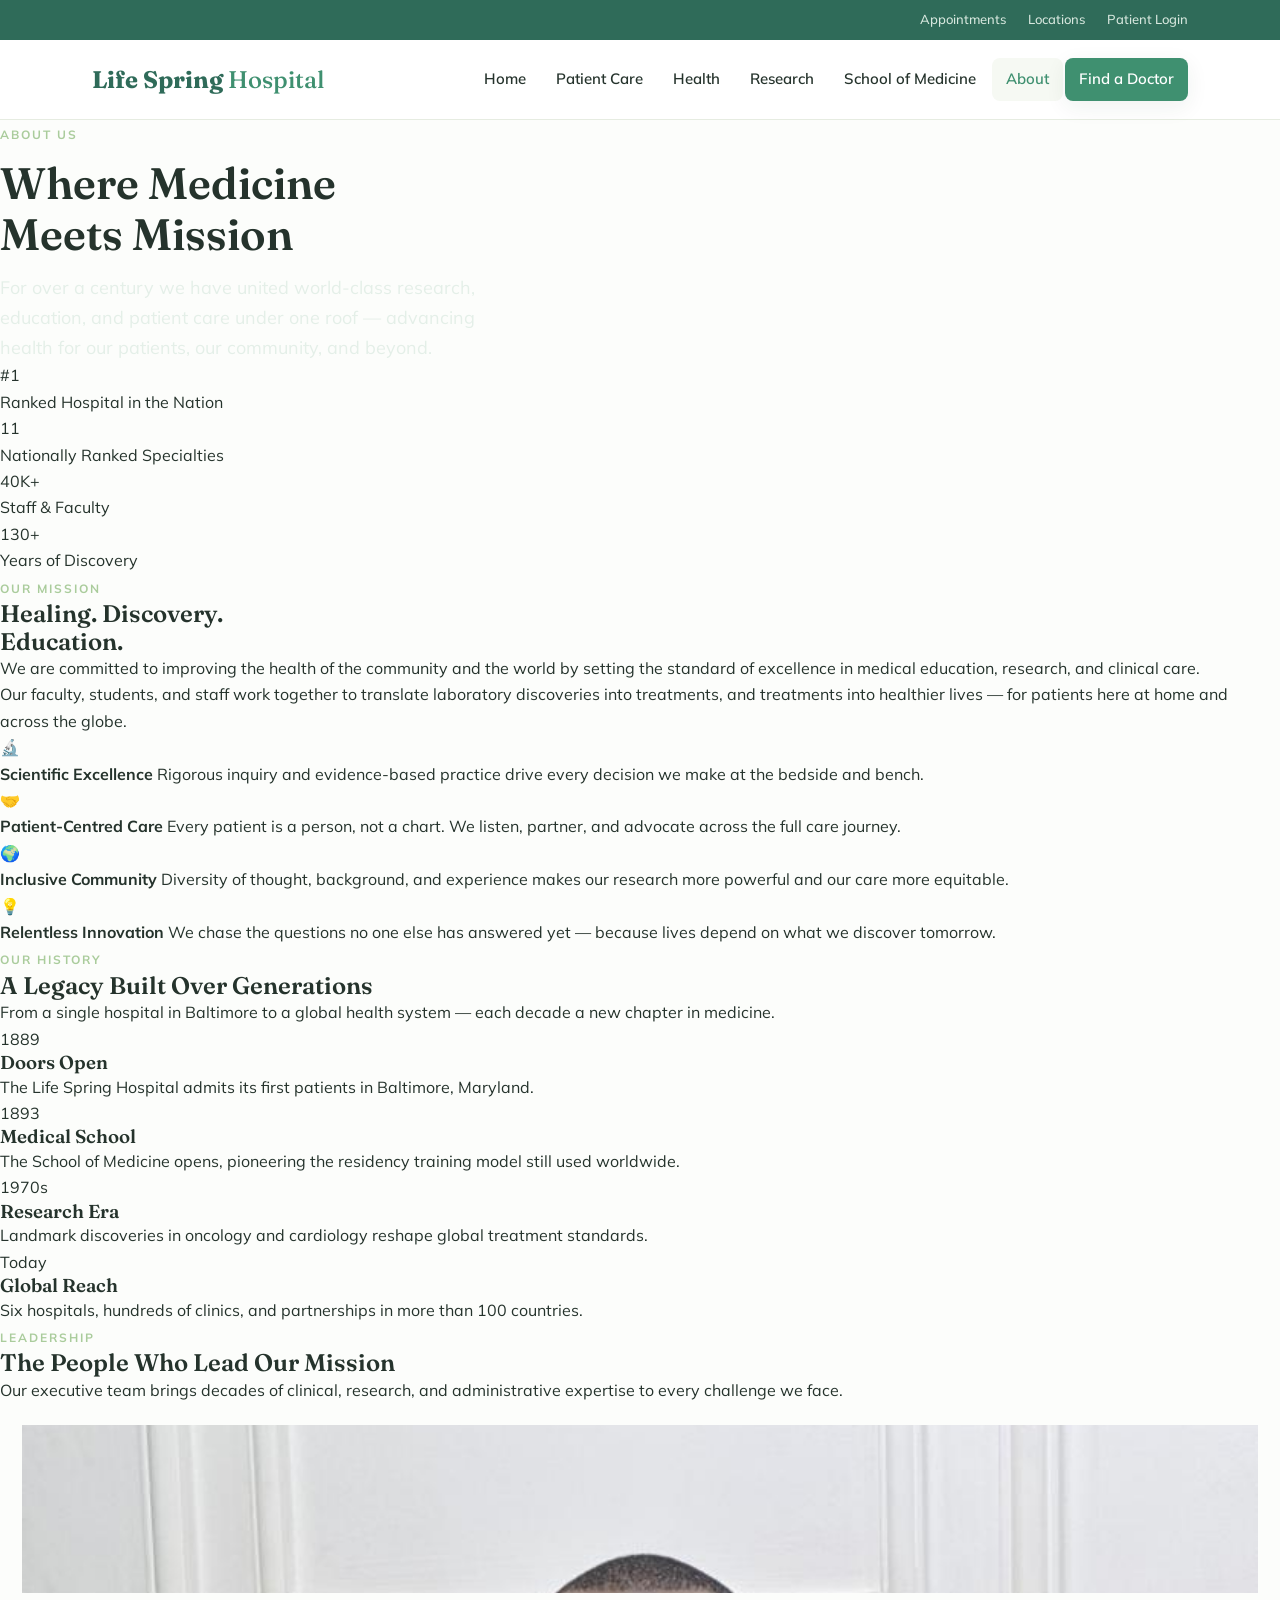
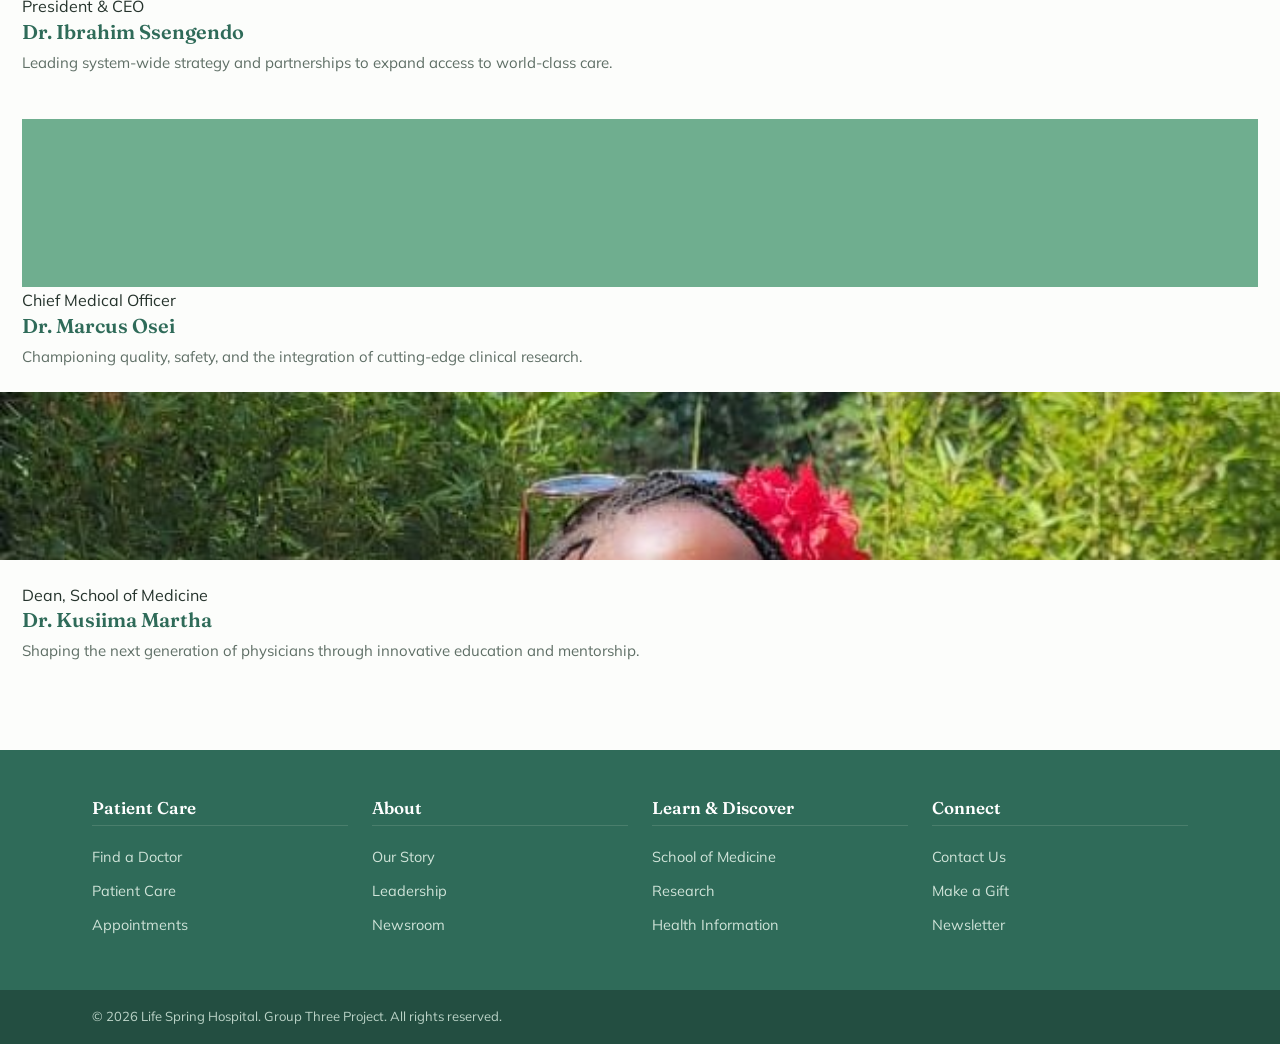
==== commit a370b4b0: "Add homepage HTML and CSS files" ====
--- a/index.html
+++ b/index.html
@@ -148,7 +148,7 @@
         <div class="timeline-item">
           <div class="dot">1889</div>
           <h3>Doors Open</h3>
-          <p>The Johns Hopkins Hospital admits its first patients in Baltimore, Maryland.</p>
+          <p>The Life Spring Hospital admits its first patients in Baltimore, Maryland.</p>
         </div>
         <div class="timeline-item">
           <div class="dot">1893</div>
--- a/style.css
+++ b/style.css
@@ -37,19 +37,38 @@
 .wrap { max-width: 1140px; margin: 0 auto; padding: 0 22px; }
 a { color: var(--green); }
 img { max-width: 100%; display: block; }
+html { scroll-padding-top: 120px; }
 
 /* =============================================================
    UTILITY BAR  (uniform header — top strip)
    ============================================================= */
-.utility-bar { background-color: var(--forest); }
-.utility-inner { display: flex; justify-content: flex-end; gap: 22px; padding: 9px 22px; }
+.utility-bar {
+  background-color: var(--forest);
+  position: sticky;   /* stays pinned to the top */
+  top: 0;
+  z-index: 60;
+}
+.utility-inner {
+  display: flex;
+  justify-content: flex-end;
+  align-items: center;
+  gap: 22px;
+  height: 40px;
+  padding: 0 22px;
+}
 .utility-bar a { color: #d8e8df; font-size: 13px; text-decoration: none; font-weight: 500; }
 .utility-bar a:hover { color: #fff; }
 
 /* =============================================================
    HEADER + MAIN MENU  (uniform on every page)
    ============================================================= */
-.site-header { background: var(--surface); border-bottom: 1px solid var(--line); }
+.site-header {
+  background: var(--surface);
+  border-bottom: 1px solid var(--line);
+  position: sticky;   /* stays pinned while scrolling */
+  top: 40px;          /* directly under the 40px utility bar */
+  z-index: 50;
+}
 .header-inner {
   display: flex; align-items: center; justify-content: space-between;
   padding: 18px 22px; flex-wrap: wrap; gap: 12px;
@@ -133,6 +152,13 @@
 .card-img {
   height: 168px; background-color: #6fae8f;
   display: flex; align-items: center; justify-content: center; color: #eaf3ee; font-weight: 600;
+  overflow: hidden;
+}
+.card-img img {
+  width: 100%;
+  height: 100%;
+  object-fit: cover;
+  display: block;
 }
 .card-body { padding: 22px; }
 .card-body h3 { color: var(--forest); font-size: 20px; margin-bottom: 8px; }
@@ -145,6 +171,58 @@
 .list-block li { padding: 16px 22px; border-bottom: 1px solid var(--line); }
 .list-block li:last-child { border-bottom: none; }
 .list-block li:hover { background: var(--cream); }
+
+/* Publications section */
+.publications .publication-grid {
+  display: grid;
+  grid-template-columns: repeat(4, 1fr);
+  gap: 24px;
+}
+.publication-card {
+  background: var(--surface);
+  border: 1px solid var(--line);
+  border-radius: var(--radius);
+  overflow: hidden;
+  padding: 0;
+  box-shadow: var(--shadow);
+  transition: transform 0.2s ease, box-shadow 0.2s ease;
+}
+.publication-card:hover {
+  transform: translateY(-4px);
+  box-shadow: 0 16px 32px rgba(34, 60, 48, 0.12);
+}
+.publication-img {
+  height: 160px;
+  overflow: hidden;
+  background: #f5f8f4;
+}
+.publication-img img {
+  width: 100%;
+  height: 100%;
+  object-fit: cover;
+  object-position: top center;
+  display: block;
+}
+.publication-card h3 {
+  color: var(--forest);
+  font-size: 19px;
+  margin: 18px 22px 8px;
+  line-height: 1.3;
+}
+.publication-card .meta {
+  color: var(--muted);
+  font-size: 14px;
+  margin: 0 22px 16px;
+}
+.publication-card p {
+  color: var(--muted);
+  font-size: 15px;
+  line-height: 1.7;
+  margin: 0 22px 22px;
+}
+.publication-card p:last-child {
+  margin-bottom: 22px;
+}
 
 /* News list */
 .news ul { list-style: none; }
@@ -181,6 +259,559 @@
 }
 .doctor h3 { color: var(--forest); font-size: 19px; margin-bottom: 4px; }
 .doctor p { font-size: 14px; color: var(--muted); }
+.doctor .photo {
+  width: 140px; height: 140px; border-radius: 50%; margin: 0 auto 18px; background: #6fae8f;
+  display: flex; align-items: center; justify-content: center; color: #eaf3ee; font-weight: 600;
+  overflow: hidden; box-shadow: 0 4px 12px rgba(34, 60, 48, 0.15); border: 3px solid var(--spring);
+}
+.doctor .photo img {
+  width: 100%; height: 100%; object-fit: cover; object-position: center;
+}
+.doctor h3 { color: var(--forest); font-size: 19px; margin-bottom: 4px; }
+.doctor p { font-size: 14px; color: var(--muted); }
+.doctor .experience {
+  margin-top: 4px;
+  font-weight: 700;
+  color: var(--green);
+}
+.doctor .affiliation {
+  margin-top: 6px;
+  font-size: 13px;
+  color: var(--forest);
+  font-weight: 600;
+}
+.doctor .schedule {
+  margin-top: 6px;
+  font-size: 13px;
+  color: var(--muted);
+  font-weight: 600;
+}
+.doctor .education {
+  margin-top: 8px;
+  font-size: 13px;
+  color: var(--ink);
+  line-height: 1.5;
+}
+.doctor .doctorate {
+  margin-top: 8px;
+  font-size: 13px;
+  color: var(--forest);
+  font-weight: 700;
+  line-height: 1.5;
+}
+.doctor .fellowship {
+  margin-top: 4px;
+  font-size: 13px;
+  color: var(--green);
+  font-weight: 700;
+}
+
+.page-intro {
+  text-align: center;
+  margin-bottom: 28px;
+}
+.page-intro h2 {
+  color: var(--forest);
+  font-size: 30px;
+  margin-bottom: 8px;
+}
+.page-intro p {
+  color: var(--muted);
+  max-width: 760px;
+  margin: 0 auto;
+  font-size: 17px;
+}
+
+.appointment-payment-section {
+  display: grid;
+  grid-template-columns: 1.1fr 1fr;
+  gap: 24px;
+  margin-top: 8px;
+}
+
+.service-card {
+  background: linear-gradient(135deg, var(--surface), var(--cream));
+  border: 1px solid var(--line);
+  border-radius: var(--radius);
+  padding: 28px;
+  box-shadow: var(--shadow);
+}
+.service-card-header h3 {
+  color: var(--forest);
+  font-size: 24px;
+  margin-bottom: 8px;
+}
+.service-card-header p {
+  color: var(--muted);
+  margin-bottom: 18px;
+}
+.appointment-option {
+  display: flex;
+  flex-direction: column;
+  gap: 4px;
+  padding: 12px 0;
+  border-bottom: 1px solid var(--line);
+}
+.appointment-option:last-of-type { border-bottom: none; }
+.appointment-option strong {
+  color: var(--forest);
+}
+.appointment-option span {
+  color: var(--muted);
+  font-size: 14px;
+}
+.payment-options {
+  list-style: none;
+  display: grid;
+  grid-template-columns: repeat(2, minmax(0, 1fr));
+  gap: 10px;
+  margin-bottom: 18px;
+}
+.payment-options li {
+  background: var(--surface);
+  border: 1px solid var(--line);
+  border-radius: 999px;
+  padding: 10px 14px;
+  text-align: center;
+  font-weight: 600;
+  color: var(--forest);
+}
+.service-btn {
+  display: inline-block;
+  background: var(--green);
+  color: #fff;
+  text-decoration: none;
+  padding: 12px 18px;
+  border-radius: 10px;
+  font-weight: 700;
+  transition: background 0.18s ease;
+}
+.service-btn:hover { background: var(--forest); }
+
+.benefits-section {
+  display: grid;
+  grid-template-columns: 1fr 1fr;
+  gap: 24px;
+  margin-top: 8px;
+}
+.benefits-card {
+  background: var(--surface);
+  border: 1px solid var(--line);
+  border-radius: var(--radius);
+  padding: 24px;
+  box-shadow: var(--shadow);
+}
+.benefits-card h3 {
+  color: var(--forest);
+  font-size: 22px;
+  margin-bottom: 12px;
+}
+.benefits-card ul {
+  list-style: none;
+  padding: 0;
+  margin: 0;
+}
+.benefits-card li {
+  padding: 8px 0;
+  color: var(--muted);
+  border-bottom: 1px solid var(--line);
+}
+.benefits-card li:last-child { border-bottom: none; }
+.support-card p {
+  margin-bottom: 8px;
+  color: var(--muted);
+}
+
+.visually-hidden {
+  position: absolute;
+  width: 1px;
+  height: 1px;
+  padding: 0;
+  margin: -1px;
+  overflow: hidden;
+  clip: rect(0, 0, 0, 0);
+  white-space: nowrap;
+  border: 0;
+}
+
+.search-panel {
+  background: var(--cream);
+  border: 1px solid var(--line);
+  border-radius: var(--radius);
+  padding: 24px;
+  margin: 36px auto;
+  box-shadow: var(--shadow);
+  /* Use normal flow so the search panel doesn't overlay page content when scrolling */
+  position: relative;
+  top: auto;
+  z-index: 0;
+}
+
+.doctor-search-top {
+  display: grid;
+  grid-template-columns: minmax(220px, 2.2fr) repeat(3, minmax(160px, 1fr)) auto;
+  gap: 14px;
+  align-items: center;
+}
+
+.search-field {
+  display: flex;
+  flex-direction: column;
+}
+
+.search-field input,
+.search-field select {
+  width: 100%;
+  padding: 14px 16px;
+  border: 1px solid #d4ddcf;
+  border-radius: 10px;
+  font-family: inherit;
+  font-size: 15px;
+}
+
+.doctor-search button {
+  padding: 14px 22px;
+  background: var(--green);
+  color: #fff;
+  border: none;
+  border-radius: 10px;
+  cursor: pointer;
+  font-weight: 700;
+  font-size: 15px;
+}
+.doctor-search button:hover,
+.doctor-search button:focus-visible {
+  background: var(--forest);
+}
+
+.results-line {
+  display: flex;
+  justify-content: space-between;
+  align-items: center;
+  margin-top: 18px;
+  gap: 18px;
+}
+
+.results-line p {
+  color: var(--forest);
+  font-weight: 700;
+}
+
+.filter-tags {
+  display: flex;
+  flex-wrap: wrap;
+  gap: 12px;
+}
+
+.filter-tags a {
+  text-decoration: none;
+  color: var(--green);
+  font-weight: 600;
+  padding: 8px 14px;
+  border: 1px solid var(--line);
+  border-radius: 999px;
+  background: var(--surface);
+}
+
+.specialties-section {
+  margin-top: 16px;
+}
+
+.specialty-grid {
+  display: grid;
+  grid-template-columns: repeat(3, minmax(0, 1fr));
+  gap: 14px;
+  margin-top: 24px;
+}
+
+.specialty-chip {
+  display: inline-flex;
+  align-items: center;
+  justify-content: center;
+  padding: 14px 18px;
+  background: var(--surface);
+  border: 1px solid var(--line);
+  border-radius: 999px;
+  color: var(--forest);
+  text-decoration: none;
+  font-weight: 700;
+  transition: transform 0.18s ease, border-color 0.18s ease, background 0.18s ease;
+}
+
+.specialty-chip:hover,
+.specialty-chip:focus-visible {
+  background: var(--cream);
+  border-color: var(--spring);
+  transform: translateY(-1px);
+}
+
+.doctor {
+  background: var(--surface);
+  border: 1px solid var(--line);
+  border-radius: var(--radius);
+  padding: 24px;
+  text-align: left;
+  box-shadow: var(--shadow);
+  transition: transform 0.18s ease, box-shadow 0.18s ease;
+  display: flex;
+  flex-direction: column;
+  gap: 18px;
+}
+
+.doctor:hover {
+  transform: translateY(-3px);
+  box-shadow: 0 16px 32px rgba(34,60,48,0.14);
+}
+
+.doctor-card {
+  display: grid;
+  gap: 14px;
+}
+
+.doctor-header {
+  display: flex;
+  justify-content: space-between;
+  gap: 16px;
+  align-items: flex-start;
+  flex-wrap: wrap;
+}
+
+.doctor h3 {
+  color: var(--forest);
+  font-size: 20px;
+  margin-bottom: 0;
+}
+
+.rating {
+  display: inline-flex;
+  flex-direction: column;
+  align-items: flex-end;
+  gap: 4px;
+  font-size: 14px;
+  color: var(--muted);
+}
+
+.stars {
+  color: #d6a93d;
+  letter-spacing: 0.05em;
+}
+
+.reviews {
+  color: var(--forest);
+  font-weight: 700;
+}
+
+.specialty-tag {
+  display: inline-flex;
+  align-items: center;
+  justify-content: center;
+  padding: 7px 12px;
+  background: #edf8f0;
+  color: var(--forest);
+  border-radius: 999px;
+  font-size: 13px;
+  font-weight: 700;
+  width: fit-content;
+}
+
+.summary {
+  color: var(--muted);
+  line-height: 1.6;
+}
+
+.doctor p {
+  margin: 0;
+  color: var(--muted);
+  font-size: 14px;
+}
+
+.doctor .experience,
+.doctor .schedule,
+.doctor .education {
+  color: var(--ink);
+  font-size: 14px;
+}
+
+.badges {
+  display: flex;
+  flex-wrap: wrap;
+  gap: 10px;
+  margin-top: 8px;
+}
+
+.badges span {
+  background: #f0fbf5;
+  color: var(--forest);
+  border: 1px solid #d8ebdc;
+  padding: 8px 12px;
+  border-radius: 999px;
+  font-size: 13px;
+  font-weight: 700;
+}
+
+.doctor-actions {
+  display: flex;
+  flex-wrap: wrap;
+  gap: 10px;
+  margin-top: 8px;
+}
+
+.doctor-btn {
+  display: inline-flex;
+  align-items: center;
+  justify-content: center;
+  padding: 12px 18px;
+  background: var(--green);
+  color: #fff;
+  text-decoration: none;
+  border-radius: 10px;
+  font-weight: 700;
+}
+
+.doctor-btn:hover,
+.doctor-btn:focus-visible {
+  background: var(--forest);
+}
+
+.doctor-link {
+  align-self: center;
+  color: var(--forest);
+  text-decoration: none;
+  font-weight: 700;
+}
+
+.doctor-link:hover,
+.doctor-link:focus-visible {
+  color: var(--spring);
+}
+
+.no-results {
+  margin-top: 26px;
+  color: var(--forest);
+  font-weight: 700;
+  text-align: center;
+}
+
+.hidden {
+  display: none !important;
+}
+
+.how-cards,
+.testimonial-cards {
+  display: grid;
+  grid-template-columns: repeat(3, minmax(0, 1fr));
+  gap: 20px;
+  margin-top: 24px;
+}
+
+.how-card,
+.testimonial-card {
+  background: var(--surface);
+  border: 1px solid var(--line);
+  border-radius: var(--radius);
+  padding: 24px;
+  box-shadow: var(--shadow);
+}
+
+.how-step {
+  display: inline-flex;
+  align-items: center;
+  justify-content: center;
+  width: 42px;
+  height: 42px;
+  border-radius: 50%;
+  background: var(--spring);
+  color: #fff;
+  font-weight: 700;
+  margin-bottom: 16px;
+}
+
+.how-card h3,
+.testimonial-card span {
+  color: var(--forest);
+}
+
+.how-card p,
+.testimonial-card p {
+  color: var(--muted);
+  line-height: 1.7;
+}
+
+.testimonial-card span {
+  display: block;
+  margin-top: 18px;
+  font-size: 14px;
+  font-weight: 700;
+}
+
+.faq-list {
+  display: grid;
+  gap: 16px;
+  margin-top: 24px;
+}
+
+.faq-list details {
+  background: var(--surface);
+  border: 1px solid var(--line);
+  border-radius: var(--radius);
+  padding: 18px 20px;
+  box-shadow: var(--shadow);
+}
+
+.faq-list summary {
+  cursor: pointer;
+  font-weight: 700;
+  color: var(--forest);
+  font-size: 16px;
+  list-style: none;
+}
+
+.faq-list summary::-webkit-details-marker {
+  display: none;
+}
+
+.faq-list details[open] summary {
+  margin-bottom: 12px;
+}
+
+.faq-list p {
+  color: var(--muted);
+  line-height: 1.7;
+}
+
+.back-to-top {
+  position: fixed;
+  right: 24px;
+  bottom: 24px;
+  background: var(--green);
+  color: #fff;
+  border: none;
+  border-radius: 999px;
+  width: 50px;
+  height: 50px;
+  font-size: 18px;
+  cursor: pointer;
+  display: none;
+  box-shadow: var(--shadow);
+  z-index: 10;
+}
+
+.back-to-top:hover,
+.back-to-top:focus-visible {
+  background: var(--forest);
+}
+
+.doctor-search input:focus,
+.doctor-search select:focus,
+.doctor-search button:focus,
+.doctor-btn:focus,
+.doctor-link:focus,
+.filter-tags a:focus,
+.specialty-chip:focus,
+.back-to-top:focus {
+  outline: 3px solid rgba(111, 194, 154, 0.6);
+  outline-offset: 3px;
+}
 
 /* =============================================================
    FOOTER  (uniform on every page)
@@ -203,447 +834,17 @@
   .actions { grid-template-columns: 1fr 1fr; }
   .cards, .doctors { grid-template-columns: 1fr; }
   .footer-cols { grid-template-columns: 1fr 1fr; }
-}
-
-/* ────────────────────────────────────────────
-   About
-   ──────────────────────────────────────────── */
-    :root {
-      /* Map About-specific names to the site's main theme variables
-         so the About page uses the same green/sage palette. */
-      --navy:       var(--forest);
-      --navy-dark:  var(--forest);
-      --gold:       var(--green);
-      --gold-light: var(--spring);
-      --white:      var(--surface);
-      --off-white:  var(--cream);
-      --text-dark:  var(--ink);
-      --text-mid:   var(--muted);
-      --border:     var(--line);
-
-      /* Use the site's font variables (Fraunces/Mulish) for consistency */
-      --font-display: 'Fraunces', Georgia, serif;
-      --font-body:    'Mulish', Arial, sans-serif;
-
-      --radius:  14px;
-      --max-w:   1140px;
-      --section-pad: 56px 24px;
-    }
-
-    /* ── Reset ── */
-    *, *::before, *::after { box-sizing: border-box; margin: 0; padding: 0; }
-    body {
-      font-family: var(--font-body);
-      color: var(--text-dark);
-      background: var(--white);
-      line-height: 1.6;
-    }
-    img { display: block; max-width: 100%; }
-    a  { color: inherit; text-decoration: none; }
-
-    /* ── Utility ── */
-    .container {
-      max-width: var(--max-w);
-      margin: 0 auto;
-      padding: 0 24px;
-    }
-
-    /* ─────────────────────────────────────────────
-       SECTION LABEL (eyebrow)
-    ───────────────────────────────────────────── */
-    .eyebrow {
-      display: inline-block;
-      font-size: 0.72rem;
-      font-weight: 600;
-      letter-spacing: 0.12em;
-      text-transform: uppercase;
-      color: var(--gold);
-      margin-bottom: 12px;
-    }
-
-    /* ─────────────────────────────────────────────
-       HERO BANNER (top of About page)
-    ───────────────────────────────────────────── */
-    .about-hero {
-      background: var(--navy);
-      color: var(--white);
-      padding: 80px 24px 64px;
-      position: relative;
-      overflow: hidden;
-    }
-
-    /* decorative vertical rule — signature element */
-    .about-hero::before {
-      content: '';
-      position: absolute;
-      left: 0;
-      top: 0;
-      height: 100%;
-      width: 6px;
-      background: var(--gold);
-    }
-
-    .about-hero .container {
-      display: grid;
-      grid-template-columns: 1fr 1fr;
-      gap: 48px;
-      align-items: center;
-    }
-
-    .about-hero h1 {
-      font-family: var(--font-display);
-      font-size: clamp(2rem, 4vw, 3rem);
-      font-weight: 700;
-      line-height: 1.2;
-      margin-bottom: 20px;
-    }
-
-    .about-hero h1 span {
-      color: var(--gold);
-    }
-
-    .about-hero p {
-      font-size: 1.05rem;
-      color: #c8d8f0;
-      max-width: 480px;
-      line-height: 1.75;
-    }
-
-    /* stat cluster on the right of the hero */
-    .hero-stats {
-      display: grid;
-      grid-template-columns: 1fr 1fr;
-      gap: 24px;
-    }
-
-    .stat-card {
-      background: rgba(255,255,255,0.07);
-      border: 1px solid rgba(255,255,255,0.15);
-      border-radius: var(--radius);
-      padding: 24px 20px;
-      text-align: center;
-    }
-
-    .stat-card .number {
-      font-family: var(--font-display);
-      font-size: 2.2rem;
-      font-weight: 700;
-      color: var(--gold);
-      line-height: 1;
-    }
-
-    .stat-card .label {
-      font-size: 0.78rem;
-      color: #a0b8d8;
-      margin-top: 6px;
-      letter-spacing: 0.04em;
-    }
-
-    /* ─────────────────────────────────────────────
-       MISSION & VALUES
-    ───────────────────────────────────────────── */
-    .mission {
-      padding: var(--section-pad);
-      background: var(--white);
-    }
-
-    .mission .inner {
-      display: grid;
-      grid-template-columns: 1fr 1fr;
-      gap: 64px;
-      align-items: start;
-    }
-
-    .mission h2 {
-      font-family: var(--font-display);
-      font-size: clamp(1.5rem, 2.5vw, 2rem);
-      color: var(--navy);
-      margin-bottom: 16px;
-      line-height: 1.3;
-    }
-
-    .mission p {
-      color: var(--text-mid);
-      line-height: 1.8;
-      margin-bottom: 14px;
-    }
-
-    /* values list */
-    .values-list {
-      list-style: none;
-      display: flex;
-      flex-direction: column;
-      gap: 18px;
-    }
-
-    .values-list li {
-      display: flex;
-      gap: 16px;
-      align-items: flex-start;
-      padding: 18px 20px;
-      border-left: 3px solid var(--gold);
-      background: var(--off-white);
-      border-radius: 0 var(--radius) var(--radius) 0;
-    }
-
-    .values-list li .icon {
-      font-size: 1.4rem;
-      line-height: 1;
-      flex-shrink: 0;
-    }
-
-    .values-list li strong {
-      display: block;
-      font-size: 0.95rem;
-      color: var(--navy);
-      margin-bottom: 4px;
-    }
-
-    .values-list li span {
-      font-size: 0.85rem;
-      color: var(--text-mid);
-      line-height: 1.5;
-    }
-
-    /* ─────────────────────────────────────────────
-       HISTORY TIMELINE
-    ───────────────────────────────────────────── */
-    .history {
-      padding: var(--section-pad);
-      background: var(--off-white);
-    }
-
-    .history .section-header {
-      text-align: center;
-      margin-bottom: 56px;
-    }
-
-    .history h2 {
-      font-family: var(--font-display);
-      font-size: clamp(1.5rem, 2.5vw, 2rem);
-      color: var(--navy);
-      margin-bottom: 12px;
-    }
-
-    .history .sub {
-      color: var(--text-mid);
-      max-width: 520px;
-      margin: 0 auto;
-    }
-
-    /* horizontal timeline */
-    .timeline {
-      display: grid;
-      grid-template-columns: repeat(4, 1fr);
-      gap: 0;
-      position: relative;
-    }
-
-    /* connecting line */
-    .timeline::before {
-      content: '';
-      position: absolute;
-      top: 28px;
-      left: 12.5%;
-      right: 12.5%;
-      height: 2px;
-      background: var(--border);
-      z-index: 0;
-    }
-
-    .timeline-item {
-      position: relative;
-      text-align: center;
-      padding: 0 16px;
-      z-index: 1;
-    }
-
-    .timeline-item .dot {
-      width: 56px;
-      height: 56px;
-      background: var(--navy);
-      border-radius: 50%;
-      display: flex;
-      align-items: center;
-      justify-content: center;
-      margin: 0 auto 20px;
-      border: 3px solid var(--gold);
-      font-family: var(--font-display);
-      font-size: 0.75rem;
-      font-weight: 700;
-      color: var(--white);
-    }
-
-    .timeline-item h3 {
-      font-size: 0.9rem;
-      color: var(--navy);
-      font-weight: 600;
-      margin-bottom: 6px;
-    }
-
-    .timeline-item p {
-      font-size: 0.8rem;
-      color: var(--text-mid);
-      line-height: 1.5;
-    }
-
-    /* ─────────────────────────────────────────────
-       LEADERSHIP CARDS
-    ───────────────────────────────────────────── */
-    .leadership {
-      padding: var(--section-pad);
-      background: var(--white);
-    }
-
-    .leadership .section-header {
-      margin-bottom: 44px;
-    }
-
-    .leadership h2 {
-      font-family: var(--font-display);
-      font-size: clamp(1.5rem, 2.5vw, 2rem);
-      color: var(--navy);
-      margin-bottom: 8px;
-    }
-
-    .leadership .sub {
-      color: var(--text-mid);
-      max-width: 460px;
-    }
-
-    .cards-grid {
-      display: grid;
-      grid-template-columns: repeat(3, 1fr);
-      gap: 28px;
-    }
-
-    .leader-card {
-      border: 1px solid var(--border);
-      border-radius: var(--radius);
-      overflow: hidden;
-      transition: box-shadow 0.2s ease, transform 0.2s ease;
-    }
-
-    .leader-card:hover {
-      box-shadow: 0 8px 28px rgba(0, 45, 98, 0.12);
-      transform: translateY(-3px);
-    }
-
-    .card-img {
-      height: 350px;
-      background: var(--navy-dark);
-      position: relative;
-      overflow: hidden;
-    }
-
-    /* placeholder avatar using initials */
-    .card-img .initials {
-      position: absolute;
-      inset: 0;
-      display: flex;
-      align-items: center;
-      justify-content: center;
-      font-family: var(--font-display);
-      font-size: 2.5rem;
-      font-weight: 700;
-      color: rgba(255,255,255,0.3);
-      background: linear-gradient(135deg, var(--navy), var(--navy-dark));
-    }
-
-    .card-body {
-      padding: 20px 22px;
-    }
-
-    .card-body .role {
-      font-size: 0.72rem;
-      font-weight: 600;
-      letter-spacing: 0.1em;
-      text-transform: uppercase;
-      color: var(--gold);
-      margin-bottom: 6px;
-    }
-
-    .card-body h3 {
-      font-family: var(--font-display);
-      font-size: 1rem;
-      color: var(--navy);
-      margin-bottom: 10px;
-    }
-
-    .card-body p {
-      font-size: 0.82rem;
-      color: var(--text-mid);
-      line-height: 1.6;
-    }
-
-    /* ─────────────────────────────────────────────
-       CTA STRIP
-    ───────────────────────────────────────────── */
-    .about-cta {
-      background: var(--navy);
-      padding: 60px 24px;
-      color: var(--white);
-      text-align: center;
-    }
-
-    .about-cta h2 {
-      font-family: var(--font-display);
-      font-size: clamp(1.4rem, 2.5vw, 1.9rem);
-      margin-bottom: 16px;
-    }
-
-    .about-cta p {
-      color: #a0b8d8;
-      max-width: 480px;
-      margin: 0 auto 32px;
-    }
-
-    .btn-gold {
-      display: inline-block;
-      background: var(--gold);
-      color: var(--navy-dark);
-      font-weight: 600;
-      font-size: 0.9rem;
-      padding: 14px 32px;
-      border-radius: var(--radius);
-      letter-spacing: 0.04em;
-      transition: background 0.2s, color 0.2s;
-    }
-
-    .btn-gold:hover {
-      background: var(--gold-light);
-    }
-
-    /* ─────────────────────────────────────────────
-       RESPONSIVE
-    ───────────────────────────────────────────── */
-    @media (max-width: 900px) {
-      .about-hero .container,
-      .mission .inner {
-        grid-template-columns: 1fr;
-        gap: 36px;
-      }
-
-      .hero-stats {
-        grid-template-columns: 1fr 1fr;
-      }
-
-      .timeline {
-        grid-template-columns: 1fr 1fr;
-        gap: 36px;
-      }
-
-      .timeline::before { display: none; }
-
-      .cards-grid {
-        grid-template-columns: 1fr 1fr;
-      }
-    }
-
-    @media (max-width: 580px) {
-      .cards-grid,
-      .hero-stats,
-      .timeline {
-        grid-template-columns: 1fr;
-      }
-    }+  .doctor-search-top { grid-template-columns: 1fr; }
+  .specialty-grid, .how-cards, .testimonial-cards, .faq-list, .appointment-payment-section, .benefits-section { grid-template-columns: 1fr; }
+  .appointment-payment-section, .benefits-section { display: grid; }
+  .footer-cols { grid-template-columns: 1fr 1fr; }
+  .search-panel { position: static; top: auto; }
+}
+/* Force all leadership card images to have uniform shapes and dimensions */
+.card-img img {
+    width: 100%;
+    height: 250px;       /* Forces every photo to have the exact same height */
+    object-fit: cover;   /* Magic rule: Crops and centers the photos proportionally so they never stretch or squash */
+    object-position: top center; /* Centers the focus on the faces */
+    display: block;
+}
--- a/style.css
+++ b/style.css
@@ -37,19 +37,38 @@
 .wrap { max-width: 1140px; margin: 0 auto; padding: 0 22px; }
 a { color: var(--green); }
 img { max-width: 100%; display: block; }
+html { scroll-padding-top: 120px; }
 
 /* =============================================================
    UTILITY BAR  (uniform header — top strip)
    ============================================================= */
-.utility-bar { background-color: var(--forest); }
-.utility-inner { display: flex; justify-content: flex-end; gap: 22px; padding: 9px 22px; }
+.utility-bar {
+  background-color: var(--forest);
+  position: sticky;   /* stays pinned to the top */
+  top: 0;
+  z-index: 60;
+}
+.utility-inner {
+  display: flex;
+  justify-content: flex-end;
+  align-items: center;
+  gap: 22px;
+  height: 40px;
+  padding: 0 22px;
+}
 .utility-bar a { color: #d8e8df; font-size: 13px; text-decoration: none; font-weight: 500; }
 .utility-bar a:hover { color: #fff; }
 
 /* =============================================================
    HEADER + MAIN MENU  (uniform on every page)
    ============================================================= */
-.site-header { background: var(--surface); border-bottom: 1px solid var(--line); }
+.site-header {
+  background: var(--surface);
+  border-bottom: 1px solid var(--line);
+  position: sticky;   /* stays pinned while scrolling */
+  top: 40px;          /* directly under the 40px utility bar */
+  z-index: 50;
+}
 .header-inner {
   display: flex; align-items: center; justify-content: space-between;
   padding: 18px 22px; flex-wrap: wrap; gap: 12px;
@@ -133,6 +152,13 @@
 .card-img {
   height: 168px; background-color: #6fae8f;
   display: flex; align-items: center; justify-content: center; color: #eaf3ee; font-weight: 600;
+  overflow: hidden;
+}
+.card-img img {
+  width: 100%;
+  height: 100%;
+  object-fit: cover;
+  display: block;
 }
 .card-body { padding: 22px; }
 .card-body h3 { color: var(--forest); font-size: 20px; margin-bottom: 8px; }
@@ -145,6 +171,58 @@
 .list-block li { padding: 16px 22px; border-bottom: 1px solid var(--line); }
 .list-block li:last-child { border-bottom: none; }
 .list-block li:hover { background: var(--cream); }
+
+/* Publications section */
+.publications .publication-grid {
+  display: grid;
+  grid-template-columns: repeat(4, 1fr);
+  gap: 24px;
+}
+.publication-card {
+  background: var(--surface);
+  border: 1px solid var(--line);
+  border-radius: var(--radius);
+  overflow: hidden;
+  padding: 0;
+  box-shadow: var(--shadow);
+  transition: transform 0.2s ease, box-shadow 0.2s ease;
+}
+.publication-card:hover {
+  transform: translateY(-4px);
+  box-shadow: 0 16px 32px rgba(34, 60, 48, 0.12);
+}
+.publication-img {
+  height: 160px;
+  overflow: hidden;
+  background: #f5f8f4;
+}
+.publication-img img {
+  width: 100%;
+  height: 100%;
+  object-fit: cover;
+  object-position: top center;
+  display: block;
+}
+.publication-card h3 {
+  color: var(--forest);
+  font-size: 19px;
+  margin: 18px 22px 8px;
+  line-height: 1.3;
+}
+.publication-card .meta {
+  color: var(--muted);
+  font-size: 14px;
+  margin: 0 22px 16px;
+}
+.publication-card p {
+  color: var(--muted);
+  font-size: 15px;
+  line-height: 1.7;
+  margin: 0 22px 22px;
+}
+.publication-card p:last-child {
+  margin-bottom: 22px;
+}
 
 /* News list */
 .news ul { list-style: none; }
@@ -181,6 +259,559 @@
 }
 .doctor h3 { color: var(--forest); font-size: 19px; margin-bottom: 4px; }
 .doctor p { font-size: 14px; color: var(--muted); }
+.doctor .photo {
+  width: 140px; height: 140px; border-radius: 50%; margin: 0 auto 18px; background: #6fae8f;
+  display: flex; align-items: center; justify-content: center; color: #eaf3ee; font-weight: 600;
+  overflow: hidden; box-shadow: 0 4px 12px rgba(34, 60, 48, 0.15); border: 3px solid var(--spring);
+}
+.doctor .photo img {
+  width: 100%; height: 100%; object-fit: cover; object-position: center;
+}
+.doctor h3 { color: var(--forest); font-size: 19px; margin-bottom: 4px; }
+.doctor p { font-size: 14px; color: var(--muted); }
+.doctor .experience {
+  margin-top: 4px;
+  font-weight: 700;
+  color: var(--green);
+}
+.doctor .affiliation {
+  margin-top: 6px;
+  font-size: 13px;
+  color: var(--forest);
+  font-weight: 600;
+}
+.doctor .schedule {
+  margin-top: 6px;
+  font-size: 13px;
+  color: var(--muted);
+  font-weight: 600;
+}
+.doctor .education {
+  margin-top: 8px;
+  font-size: 13px;
+  color: var(--ink);
+  line-height: 1.5;
+}
+.doctor .doctorate {
+  margin-top: 8px;
+  font-size: 13px;
+  color: var(--forest);
+  font-weight: 700;
+  line-height: 1.5;
+}
+.doctor .fellowship {
+  margin-top: 4px;
+  font-size: 13px;
+  color: var(--green);
+  font-weight: 700;
+}
+
+.page-intro {
+  text-align: center;
+  margin-bottom: 28px;
+}
+.page-intro h2 {
+  color: var(--forest);
+  font-size: 30px;
+  margin-bottom: 8px;
+}
+.page-intro p {
+  color: var(--muted);
+  max-width: 760px;
+  margin: 0 auto;
+  font-size: 17px;
+}
+
+.appointment-payment-section {
+  display: grid;
+  grid-template-columns: 1.1fr 1fr;
+  gap: 24px;
+  margin-top: 8px;
+}
+
+.service-card {
+  background: linear-gradient(135deg, var(--surface), var(--cream));
+  border: 1px solid var(--line);
+  border-radius: var(--radius);
+  padding: 28px;
+  box-shadow: var(--shadow);
+}
+.service-card-header h3 {
+  color: var(--forest);
+  font-size: 24px;
+  margin-bottom: 8px;
+}
+.service-card-header p {
+  color: var(--muted);
+  margin-bottom: 18px;
+}
+.appointment-option {
+  display: flex;
+  flex-direction: column;
+  gap: 4px;
+  padding: 12px 0;
+  border-bottom: 1px solid var(--line);
+}
+.appointment-option:last-of-type { border-bottom: none; }
+.appointment-option strong {
+  color: var(--forest);
+}
+.appointment-option span {
+  color: var(--muted);
+  font-size: 14px;
+}
+.payment-options {
+  list-style: none;
+  display: grid;
+  grid-template-columns: repeat(2, minmax(0, 1fr));
+  gap: 10px;
+  margin-bottom: 18px;
+}
+.payment-options li {
+  background: var(--surface);
+  border: 1px solid var(--line);
+  border-radius: 999px;
+  padding: 10px 14px;
+  text-align: center;
+  font-weight: 600;
+  color: var(--forest);
+}
+.service-btn {
+  display: inline-block;
+  background: var(--green);
+  color: #fff;
+  text-decoration: none;
+  padding: 12px 18px;
+  border-radius: 10px;
+  font-weight: 700;
+  transition: background 0.18s ease;
+}
+.service-btn:hover { background: var(--forest); }
+
+.benefits-section {
+  display: grid;
+  grid-template-columns: 1fr 1fr;
+  gap: 24px;
+  margin-top: 8px;
+}
+.benefits-card {
+  background: var(--surface);
+  border: 1px solid var(--line);
+  border-radius: var(--radius);
+  padding: 24px;
+  box-shadow: var(--shadow);
+}
+.benefits-card h3 {
+  color: var(--forest);
+  font-size: 22px;
+  margin-bottom: 12px;
+}
+.benefits-card ul {
+  list-style: none;
+  padding: 0;
+  margin: 0;
+}
+.benefits-card li {
+  padding: 8px 0;
+  color: var(--muted);
+  border-bottom: 1px solid var(--line);
+}
+.benefits-card li:last-child { border-bottom: none; }
+.support-card p {
+  margin-bottom: 8px;
+  color: var(--muted);
+}
+
+.visually-hidden {
+  position: absolute;
+  width: 1px;
+  height: 1px;
+  padding: 0;
+  margin: -1px;
+  overflow: hidden;
+  clip: rect(0, 0, 0, 0);
+  white-space: nowrap;
+  border: 0;
+}
+
+.search-panel {
+  background: var(--cream);
+  border: 1px solid var(--line);
+  border-radius: var(--radius);
+  padding: 24px;
+  margin: 36px auto;
+  box-shadow: var(--shadow);
+  /* Use normal flow so the search panel doesn't overlay page content when scrolling */
+  position: relative;
+  top: auto;
+  z-index: 0;
+}
+
+.doctor-search-top {
+  display: grid;
+  grid-template-columns: minmax(220px, 2.2fr) repeat(3, minmax(160px, 1fr)) auto;
+  gap: 14px;
+  align-items: center;
+}
+
+.search-field {
+  display: flex;
+  flex-direction: column;
+}
+
+.search-field input,
+.search-field select {
+  width: 100%;
+  padding: 14px 16px;
+  border: 1px solid #d4ddcf;
+  border-radius: 10px;
+  font-family: inherit;
+  font-size: 15px;
+}
+
+.doctor-search button {
+  padding: 14px 22px;
+  background: var(--green);
+  color: #fff;
+  border: none;
+  border-radius: 10px;
+  cursor: pointer;
+  font-weight: 700;
+  font-size: 15px;
+}
+.doctor-search button:hover,
+.doctor-search button:focus-visible {
+  background: var(--forest);
+}
+
+.results-line {
+  display: flex;
+  justify-content: space-between;
+  align-items: center;
+  margin-top: 18px;
+  gap: 18px;
+}
+
+.results-line p {
+  color: var(--forest);
+  font-weight: 700;
+}
+
+.filter-tags {
+  display: flex;
+  flex-wrap: wrap;
+  gap: 12px;
+}
+
+.filter-tags a {
+  text-decoration: none;
+  color: var(--green);
+  font-weight: 600;
+  padding: 8px 14px;
+  border: 1px solid var(--line);
+  border-radius: 999px;
+  background: var(--surface);
+}
+
+.specialties-section {
+  margin-top: 16px;
+}
+
+.specialty-grid {
+  display: grid;
+  grid-template-columns: repeat(3, minmax(0, 1fr));
+  gap: 14px;
+  margin-top: 24px;
+}
+
+.specialty-chip {
+  display: inline-flex;
+  align-items: center;
+  justify-content: center;
+  padding: 14px 18px;
+  background: var(--surface);
+  border: 1px solid var(--line);
+  border-radius: 999px;
+  color: var(--forest);
+  text-decoration: none;
+  font-weight: 700;
+  transition: transform 0.18s ease, border-color 0.18s ease, background 0.18s ease;
+}
+
+.specialty-chip:hover,
+.specialty-chip:focus-visible {
+  background: var(--cream);
+  border-color: var(--spring);
+  transform: translateY(-1px);
+}
+
+.doctor {
+  background: var(--surface);
+  border: 1px solid var(--line);
+  border-radius: var(--radius);
+  padding: 24px;
+  text-align: left;
+  box-shadow: var(--shadow);
+  transition: transform 0.18s ease, box-shadow 0.18s ease;
+  display: flex;
+  flex-direction: column;
+  gap: 18px;
+}
+
+.doctor:hover {
+  transform: translateY(-3px);
+  box-shadow: 0 16px 32px rgba(34,60,48,0.14);
+}
+
+.doctor-card {
+  display: grid;
+  gap: 14px;
+}
+
+.doctor-header {
+  display: flex;
+  justify-content: space-between;
+  gap: 16px;
+  align-items: flex-start;
+  flex-wrap: wrap;
+}
+
+.doctor h3 {
+  color: var(--forest);
+  font-size: 20px;
+  margin-bottom: 0;
+}
+
+.rating {
+  display: inline-flex;
+  flex-direction: column;
+  align-items: flex-end;
+  gap: 4px;
+  font-size: 14px;
+  color: var(--muted);
+}
+
+.stars {
+  color: #d6a93d;
+  letter-spacing: 0.05em;
+}
+
+.reviews {
+  color: var(--forest);
+  font-weight: 700;
+}
+
+.specialty-tag {
+  display: inline-flex;
+  align-items: center;
+  justify-content: center;
+  padding: 7px 12px;
+  background: #edf8f0;
+  color: var(--forest);
+  border-radius: 999px;
+  font-size: 13px;
+  font-weight: 700;
+  width: fit-content;
+}
+
+.summary {
+  color: var(--muted);
+  line-height: 1.6;
+}
+
+.doctor p {
+  margin: 0;
+  color: var(--muted);
+  font-size: 14px;
+}
+
+.doctor .experience,
+.doctor .schedule,
+.doctor .education {
+  color: var(--ink);
+  font-size: 14px;
+}
+
+.badges {
+  display: flex;
+  flex-wrap: wrap;
+  gap: 10px;
+  margin-top: 8px;
+}
+
+.badges span {
+  background: #f0fbf5;
+  color: var(--forest);
+  border: 1px solid #d8ebdc;
+  padding: 8px 12px;
+  border-radius: 999px;
+  font-size: 13px;
+  font-weight: 700;
+}
+
+.doctor-actions {
+  display: flex;
+  flex-wrap: wrap;
+  gap: 10px;
+  margin-top: 8px;
+}
+
+.doctor-btn {
+  display: inline-flex;
+  align-items: center;
+  justify-content: center;
+  padding: 12px 18px;
+  background: var(--green);
+  color: #fff;
+  text-decoration: none;
+  border-radius: 10px;
+  font-weight: 700;
+}
+
+.doctor-btn:hover,
+.doctor-btn:focus-visible {
+  background: var(--forest);
+}
+
+.doctor-link {
+  align-self: center;
+  color: var(--forest);
+  text-decoration: none;
+  font-weight: 700;
+}
+
+.doctor-link:hover,
+.doctor-link:focus-visible {
+  color: var(--spring);
+}
+
+.no-results {
+  margin-top: 26px;
+  color: var(--forest);
+  font-weight: 700;
+  text-align: center;
+}
+
+.hidden {
+  display: none !important;
+}
+
+.how-cards,
+.testimonial-cards {
+  display: grid;
+  grid-template-columns: repeat(3, minmax(0, 1fr));
+  gap: 20px;
+  margin-top: 24px;
+}
+
+.how-card,
+.testimonial-card {
+  background: var(--surface);
+  border: 1px solid var(--line);
+  border-radius: var(--radius);
+  padding: 24px;
+  box-shadow: var(--shadow);
+}
+
+.how-step {
+  display: inline-flex;
+  align-items: center;
+  justify-content: center;
+  width: 42px;
+  height: 42px;
+  border-radius: 50%;
+  background: var(--spring);
+  color: #fff;
+  font-weight: 700;
+  margin-bottom: 16px;
+}
+
+.how-card h3,
+.testimonial-card span {
+  color: var(--forest);
+}
+
+.how-card p,
+.testimonial-card p {
+  color: var(--muted);
+  line-height: 1.7;
+}
+
+.testimonial-card span {
+  display: block;
+  margin-top: 18px;
+  font-size: 14px;
+  font-weight: 700;
+}
+
+.faq-list {
+  display: grid;
+  gap: 16px;
+  margin-top: 24px;
+}
+
+.faq-list details {
+  background: var(--surface);
+  border: 1px solid var(--line);
+  border-radius: var(--radius);
+  padding: 18px 20px;
+  box-shadow: var(--shadow);
+}
+
+.faq-list summary {
+  cursor: pointer;
+  font-weight: 700;
+  color: var(--forest);
+  font-size: 16px;
+  list-style: none;
+}
+
+.faq-list summary::-webkit-details-marker {
+  display: none;
+}
+
+.faq-list details[open] summary {
+  margin-bottom: 12px;
+}
+
+.faq-list p {
+  color: var(--muted);
+  line-height: 1.7;
+}
+
+.back-to-top {
+  position: fixed;
+  right: 24px;
+  bottom: 24px;
+  background: var(--green);
+  color: #fff;
+  border: none;
+  border-radius: 999px;
+  width: 50px;
+  height: 50px;
+  font-size: 18px;
+  cursor: pointer;
+  display: none;
+  box-shadow: var(--shadow);
+  z-index: 10;
+}
+
+.back-to-top:hover,
+.back-to-top:focus-visible {
+  background: var(--forest);
+}
+
+.doctor-search input:focus,
+.doctor-search select:focus,
+.doctor-search button:focus,
+.doctor-btn:focus,
+.doctor-link:focus,
+.filter-tags a:focus,
+.specialty-chip:focus,
+.back-to-top:focus {
+  outline: 3px solid rgba(111, 194, 154, 0.6);
+  outline-offset: 3px;
+}
 
 /* =============================================================
    FOOTER  (uniform on every page)
@@ -203,447 +834,17 @@
   .actions { grid-template-columns: 1fr 1fr; }
   .cards, .doctors { grid-template-columns: 1fr; }
   .footer-cols { grid-template-columns: 1fr 1fr; }
-}
-
-/* ────────────────────────────────────────────
-   About
-   ──────────────────────────────────────────── */
-    :root {
-      /* Map About-specific names to the site's main theme variables
-         so the About page uses the same green/sage palette. */
-      --navy:       var(--forest);
-      --navy-dark:  var(--forest);
-      --gold:       var(--green);
-      --gold-light: var(--spring);
-      --white:      var(--surface);
-      --off-white:  var(--cream);
-      --text-dark:  var(--ink);
-      --text-mid:   var(--muted);
-      --border:     var(--line);
-
-      /* Use the site's font variables (Fraunces/Mulish) for consistency */
-      --font-display: 'Fraunces', Georgia, serif;
-      --font-body:    'Mulish', Arial, sans-serif;
-
-      --radius:  14px;
-      --max-w:   1140px;
-      --section-pad: 56px 24px;
-    }
-
-    /* ── Reset ── */
-    *, *::before, *::after { box-sizing: border-box; margin: 0; padding: 0; }
-    body {
-      font-family: var(--font-body);
-      color: var(--text-dark);
-      background: var(--white);
-      line-height: 1.6;
-    }
-    img { display: block; max-width: 100%; }
-    a  { color: inherit; text-decoration: none; }
-
-    /* ── Utility ── */
-    .container {
-      max-width: var(--max-w);
-      margin: 0 auto;
-      padding: 0 24px;
-    }
-
-    /* ─────────────────────────────────────────────
-       SECTION LABEL (eyebrow)
-    ───────────────────────────────────────────── */
-    .eyebrow {
-      display: inline-block;
-      font-size: 0.72rem;
-      font-weight: 600;
-      letter-spacing: 0.12em;
-      text-transform: uppercase;
-      color: var(--gold);
-      margin-bottom: 12px;
-    }
-
-    /* ─────────────────────────────────────────────
-       HERO BANNER (top of About page)
-    ───────────────────────────────────────────── */
-    .about-hero {
-      background: var(--navy);
-      color: var(--white);
-      padding: 80px 24px 64px;
-      position: relative;
-      overflow: hidden;
-    }
-
-    /* decorative vertical rule — signature element */
-    .about-hero::before {
-      content: '';
-      position: absolute;
-      left: 0;
-      top: 0;
-      height: 100%;
-      width: 6px;
-      background: var(--gold);
-    }
-
-    .about-hero .container {
-      display: grid;
-      grid-template-columns: 1fr 1fr;
-      gap: 48px;
-      align-items: center;
-    }
-
-    .about-hero h1 {
-      font-family: var(--font-display);
-      font-size: clamp(2rem, 4vw, 3rem);
-      font-weight: 700;
-      line-height: 1.2;
-      margin-bottom: 20px;
-    }
-
-    .about-hero h1 span {
-      color: var(--gold);
-    }
-
-    .about-hero p {
-      font-size: 1.05rem;
-      color: #c8d8f0;
-      max-width: 480px;
-      line-height: 1.75;
-    }
-
-    /* stat cluster on the right of the hero */
-    .hero-stats {
-      display: grid;
-      grid-template-columns: 1fr 1fr;
-      gap: 24px;
-    }
-
-    .stat-card {
-      background: rgba(255,255,255,0.07);
-      border: 1px solid rgba(255,255,255,0.15);
-      border-radius: var(--radius);
-      padding: 24px 20px;
-      text-align: center;
-    }
-
-    .stat-card .number {
-      font-family: var(--font-display);
-      font-size: 2.2rem;
-      font-weight: 700;
-      color: var(--gold);
-      line-height: 1;
-    }
-
-    .stat-card .label {
-      font-size: 0.78rem;
-      color: #a0b8d8;
-      margin-top: 6px;
-      letter-spacing: 0.04em;
-    }
-
-    /* ─────────────────────────────────────────────
-       MISSION & VALUES
-    ───────────────────────────────────────────── */
-    .mission {
-      padding: var(--section-pad);
-      background: var(--white);
-    }
-
-    .mission .inner {
-      display: grid;
-      grid-template-columns: 1fr 1fr;
-      gap: 64px;
-      align-items: start;
-    }
-
-    .mission h2 {
-      font-family: var(--font-display);
-      font-size: clamp(1.5rem, 2.5vw, 2rem);
-      color: var(--navy);
-      margin-bottom: 16px;
-      line-height: 1.3;
-    }
-
-    .mission p {
-      color: var(--text-mid);
-      line-height: 1.8;
-      margin-bottom: 14px;
-    }
-
-    /* values list */
-    .values-list {
-      list-style: none;
-      display: flex;
-      flex-direction: column;
-      gap: 18px;
-    }
-
-    .values-list li {
-      display: flex;
-      gap: 16px;
-      align-items: flex-start;
-      padding: 18px 20px;
-      border-left: 3px solid var(--gold);
-      background: var(--off-white);
-      border-radius: 0 var(--radius) var(--radius) 0;
-    }
-
-    .values-list li .icon {
-      font-size: 1.4rem;
-      line-height: 1;
-      flex-shrink: 0;
-    }
-
-    .values-list li strong {
-      display: block;
-      font-size: 0.95rem;
-      color: var(--navy);
-      margin-bottom: 4px;
-    }
-
-    .values-list li span {
-      font-size: 0.85rem;
-      color: var(--text-mid);
-      line-height: 1.5;
-    }
-
-    /* ─────────────────────────────────────────────
-       HISTORY TIMELINE
-    ───────────────────────────────────────────── */
-    .history {
-      padding: var(--section-pad);
-      background: var(--off-white);
-    }
-
-    .history .section-header {
-      text-align: center;
-      margin-bottom: 56px;
-    }
-
-    .history h2 {
-      font-family: var(--font-display);
-      font-size: clamp(1.5rem, 2.5vw, 2rem);
-      color: var(--navy);
-      margin-bottom: 12px;
-    }
-
-    .history .sub {
-      color: var(--text-mid);
-      max-width: 520px;
-      margin: 0 auto;
-    }
-
-    /* horizontal timeline */
-    .timeline {
-      display: grid;
-      grid-template-columns: repeat(4, 1fr);
-      gap: 0;
-      position: relative;
-    }
-
-    /* connecting line */
-    .timeline::before {
-      content: '';
-      position: absolute;
-      top: 28px;
-      left: 12.5%;
-      right: 12.5%;
-      height: 2px;
-      background: var(--border);
-      z-index: 0;
-    }
-
-    .timeline-item {
-      position: relative;
-      text-align: center;
-      padding: 0 16px;
-      z-index: 1;
-    }
-
-    .timeline-item .dot {
-      width: 56px;
-      height: 56px;
-      background: var(--navy);
-      border-radius: 50%;
-      display: flex;
-      align-items: center;
-      justify-content: center;
-      margin: 0 auto 20px;
-      border: 3px solid var(--gold);
-      font-family: var(--font-display);
-      font-size: 0.75rem;
-      font-weight: 700;
-      color: var(--white);
-    }
-
-    .timeline-item h3 {
-      font-size: 0.9rem;
-      color: var(--navy);
-      font-weight: 600;
-      margin-bottom: 6px;
-    }
-
-    .timeline-item p {
-      font-size: 0.8rem;
-      color: var(--text-mid);
-      line-height: 1.5;
-    }
-
-    /* ─────────────────────────────────────────────
-       LEADERSHIP CARDS
-    ───────────────────────────────────────────── */
-    .leadership {
-      padding: var(--section-pad);
-      background: var(--white);
-    }
-
-    .leadership .section-header {
-      margin-bottom: 44px;
-    }
-
-    .leadership h2 {
-      font-family: var(--font-display);
-      font-size: clamp(1.5rem, 2.5vw, 2rem);
-      color: var(--navy);
-      margin-bottom: 8px;
-    }
-
-    .leadership .sub {
-      color: var(--text-mid);
-      max-width: 460px;
-    }
-
-    .cards-grid {
-      display: grid;
-      grid-template-columns: repeat(3, 1fr);
-      gap: 28px;
-    }
-
-    .leader-card {
-      border: 1px solid var(--border);
-      border-radius: var(--radius);
-      overflow: hidden;
-      transition: box-shadow 0.2s ease, transform 0.2s ease;
-    }
-
-    .leader-card:hover {
-      box-shadow: 0 8px 28px rgba(0, 45, 98, 0.12);
-      transform: translateY(-3px);
-    }
-
-    .card-img {
-      height: 350px;
-      background: var(--navy-dark);
-      position: relative;
-      overflow: hidden;
-    }
-
-    /* placeholder avatar using initials */
-    .card-img .initials {
-      position: absolute;
-      inset: 0;
-      display: flex;
-      align-items: center;
-      justify-content: center;
-      font-family: var(--font-display);
-      font-size: 2.5rem;
-      font-weight: 700;
-      color: rgba(255,255,255,0.3);
-      background: linear-gradient(135deg, var(--navy), var(--navy-dark));
-    }
-
-    .card-body {
-      padding: 20px 22px;
-    }
-
-    .card-body .role {
-      font-size: 0.72rem;
-      font-weight: 600;
-      letter-spacing: 0.1em;
-      text-transform: uppercase;
-      color: var(--gold);
-      margin-bottom: 6px;
-    }
-
-    .card-body h3 {
-      font-family: var(--font-display);
-      font-size: 1rem;
-      color: var(--navy);
-      margin-bottom: 10px;
-    }
-
-    .card-body p {
-      font-size: 0.82rem;
-      color: var(--text-mid);
-      line-height: 1.6;
-    }
-
-    /* ─────────────────────────────────────────────
-       CTA STRIP
-    ───────────────────────────────────────────── */
-    .about-cta {
-      background: var(--navy);
-      padding: 60px 24px;
-      color: var(--white);
-      text-align: center;
-    }
-
-    .about-cta h2 {
-      font-family: var(--font-display);
-      font-size: clamp(1.4rem, 2.5vw, 1.9rem);
-      margin-bottom: 16px;
-    }
-
-    .about-cta p {
-      color: #a0b8d8;
-      max-width: 480px;
-      margin: 0 auto 32px;
-    }
-
-    .btn-gold {
-      display: inline-block;
-      background: var(--gold);
-      color: var(--navy-dark);
-      font-weight: 600;
-      font-size: 0.9rem;
-      padding: 14px 32px;
-      border-radius: var(--radius);
-      letter-spacing: 0.04em;
-      transition: background 0.2s, color 0.2s;
-    }
-
-    .btn-gold:hover {
-      background: var(--gold-light);
-    }
-
-    /* ─────────────────────────────────────────────
-       RESPONSIVE
-    ───────────────────────────────────────────── */
-    @media (max-width: 900px) {
-      .about-hero .container,
-      .mission .inner {
-        grid-template-columns: 1fr;
-        gap: 36px;
-      }
-
-      .hero-stats {
-        grid-template-columns: 1fr 1fr;
-      }
-
-      .timeline {
-        grid-template-columns: 1fr 1fr;
-        gap: 36px;
-      }
-
-      .timeline::before { display: none; }
-
-      .cards-grid {
-        grid-template-columns: 1fr 1fr;
-      }
-    }
-
-    @media (max-width: 580px) {
-      .cards-grid,
-      .hero-stats,
-      .timeline {
-        grid-template-columns: 1fr;
-      }
-    }+  .doctor-search-top { grid-template-columns: 1fr; }
+  .specialty-grid, .how-cards, .testimonial-cards, .faq-list, .appointment-payment-section, .benefits-section { grid-template-columns: 1fr; }
+  .appointment-payment-section, .benefits-section { display: grid; }
+  .footer-cols { grid-template-columns: 1fr 1fr; }
+  .search-panel { position: static; top: auto; }
+}
+/* Force all leadership card images to have uniform shapes and dimensions */
+.card-img img {
+    width: 100%;
+    height: 250px;       /* Forces every photo to have the exact same height */
+    object-fit: cover;   /* Magic rule: Crops and centers the photos proportionally so they never stretch or squash */
+    object-position: top center; /* Centers the focus on the faces */
+    display: block;
+}
